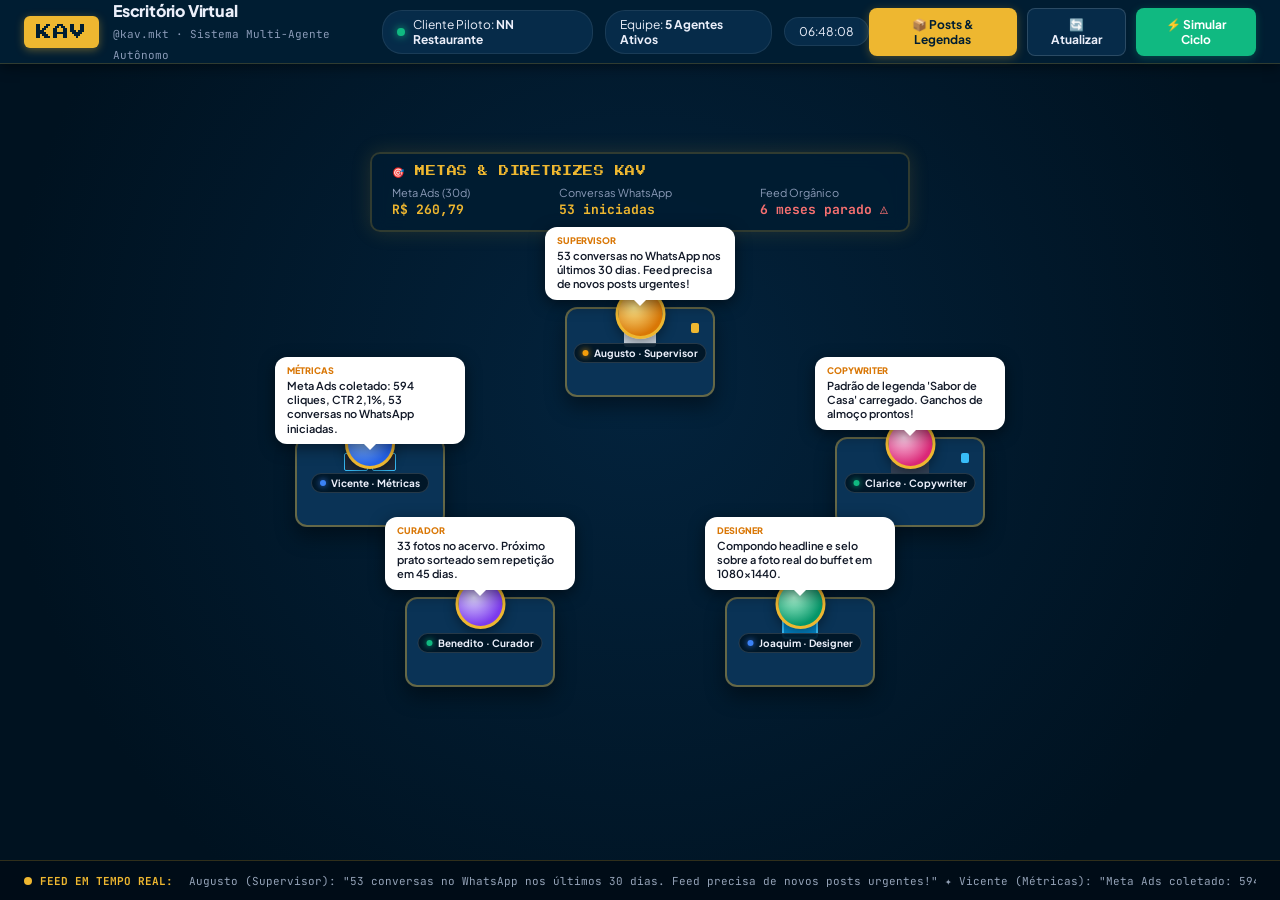
==== kav-mkt/escritorio-kav/index.html @ d54c7be7 "feat: adiciona gaveta de posts e legendas prontas direto no escritorio visual" ====
<!DOCTYPE html>
<html lang="pt-BR">
<head>
  <meta charset="UTF-8">
  <meta name="viewport" content="width=device-width, initial-scale=1.0">
  <title>Kav — Escritório Virtual de Agentes de IA</title>
  <link rel="preconnect" href="https://fonts.googleapis.com">
  <link rel="preconnect" href="https://fonts.gstatic.com" crossorigin>
  <link href="https://fonts.googleapis.com/css2?family=Press+Start+2P&family=Plus+Jakarta+Sans:wght@400;600;700;800&family=JetBrains+Mono:wght@400;600&display=swap" rel="stylesheet">
  <link rel="stylesheet" href="style.css">
</head>
<body>
  <!-- Header / Top Bar -->
  <header class="top-nav">
    <div class="brand">
      <div class="brand-logo">KAV</div>
      <div class="brand-meta">
        <h1>Escritório Virtual</h1>
        <span class="sub">@kav.mkt · Sistema Multi-Agente Autônomo</span>
      </div>
    </div>

    <div class="status-center">
      <div class="pill client-pill">
        <span class="dot live"></span>
        <span>Cliente Piloto: <strong>NN Restaurante</strong></span>
      </div>
      <div class="pill team-pill">
        <span>Equipe: <strong>5 Agentes Ativos</strong></span>
      </div>
      <div class="pill time-pill" id="live-clock">--:--:--</div>
    </div>

    <div class="actions">
      <button id="btn-posts" class="btn btn-primary" title="Abrir gaveta com todos os posts, artes e legendas criadas pelos agentes">
        📦 Posts & Legendas
      </button>
      <button id="btn-refresh" class="btn btn-secondary" title="Recarregar estado atual dos agentes">
        🔄 Atualizar
      </button>
      <button id="btn-demo" class="btn btn-accent" title="Demonstrar o fluxo completo dos agentes trabalhando em cadeia">
        ⚡ Simular Ciclo
      </button>
    </div>
  </header>

  <!-- Main Isometric Office Canvas / Container -->
  <main class="office-container">
    <div class="isometric-world">
      <!-- Office Wall Decor & Whiteboard -->
      <div class="wall-board">
        <div class="board-header">🎯 METAS & DIRETRIZES KAV</div>
        <div class="board-content">
          <div class="board-metric">
            <span class="label">Meta Ads (30d)</span>
            <span class="val highlight">R$ 260,79</span>
          </div>
          <div class="board-metric">
            <span class="label">Conversas WhatsApp</span>
            <span class="val highlight">53 iniciadas</span>
          </div>
          <div class="board-metric">
            <span class="label">Feed Orgânico</span>
            <span class="val warning">6 meses parado ⚠️</span>
          </div>
        </div>
      </div>

      <!-- Floor Grid & Workstations -->
      <div class="office-floor">

        <!-- 1. Estação Supervisor (Centro / Diretoria) -->
        <div class="workstation station-supervisor" data-agent="supervisor">
          <div class="speech-bubble" id="bubble-supervisor">
            <span class="agent-tag">Supervisor</span>
            <p class="bubble-text">Monitorando contas e alinhamento entre tráfego e conteúdo.</p>
          </div>
          <div class="desk supervisor-desk">
            <div class="desk-surface">
              <div class="laptop pro"></div>
              <div class="coffee-mug gold"></div>
              <div class="dashboard-holo"></div>
            </div>
            <div class="avatar-entity" id="avatar-supervisor">
              <div class="avatar-sprite avatar-augusto"></div>
              <div class="name-badge">
                <span class="badge-dot status-online"></span>
                <span>Augusto · Supervisor</span>
              </div>
            </div>
          </div>
        </div>

        <!-- 2. Estação Analista de Métricas -->
        <div class="workstation station-metricas" data-agent="metricas">
          <div class="speech-bubble" id="bubble-metricas">
            <span class="agent-tag">Métricas</span>
            <p class="bubble-text">Conectado à Graph API do Meta Ads. 53 conversas ativas.</p>
          </div>
          <div class="desk analytics-desk">
            <div class="desk-surface">
              <div class="multi-monitors">
                <div class="screen screen-left"></div>
                <div class="screen screen-main"></div>
              </div>
              <div class="server-rack-small"></div>
            </div>
            <div class="avatar-entity" id="avatar-metricas">
              <div class="avatar-sprite avatar-vicente"></div>
              <div class="name-badge">
                <span class="badge-dot status-online"></span>
                <span>Vicente · Métricas</span>
              </div>
            </div>
          </div>
        </div>

        <!-- 3. Estação Redatora / Copywriter -->
        <div class="workstation station-copywriter" data-agent="copywriter">
          <div class="speech-bubble" id="bubble-copywriter">
            <span class="agent-tag">Copywriter</span>
            <p class="bubble-text">Escrevendo chamadas e legendas no padrão do cliente.</p>
          </div>
          <div class="desk copy-desk">
            <div class="desk-surface">
              <div class="keyboard-mech"></div>
              <div class="paper-stack"></div>
              <div class="coffee-mug navy"></div>
            </div>
            <div class="avatar-entity" id="avatar-copywriter">
              <div class="avatar-sprite avatar-clarice"></div>
              <div class="name-badge">
                <span class="badge-dot status-online"></span>
                <span>Clarice · Copywriter</span>
              </div>
            </div>
          </div>
        </div>

        <!-- 4. Estação Designer / Diretor de Arte -->
        <div class="workstation station-designer" data-agent="designer">
          <div class="speech-bubble" id="bubble-designer">
            <span class="agent-tag">Designer</span>
            <p class="bubble-text">Diagramando layouts 1080x1440 sobre as fotos reais.</p>
          </div>
          <div class="desk design-desk">
            <div class="desk-surface">
              <div class="drawing-tablet"></div>
              <div class="pantone-swatch"></div>
              <div class="post-preview-holo"></div>
            </div>
            <div class="avatar-entity" id="avatar-designer">
              <div class="avatar-sprite avatar-joaquim"></div>
              <div class="name-badge">
                <span class="badge-dot status-online"></span>
                <span>Joaquim · Designer</span>
              </div>
            </div>
          </div>
        </div>

        <!-- 5. Estação Curador de Catálogo & Acervo -->
        <div class="workstation station-pesquisador" data-agent="pesquisador">
          <div class="speech-bubble" id="bubble-pesquisador">
            <span class="agent-tag">Curador</span>
            <p class="bubble-text">33 fotos no acervo. Rotação ativa sem repetições em 45 dias.</p>
          </div>
          <div class="desk curator-desk">
            <div class="desk-surface">
              <div class="photo-album"></div>
              <div class="catalog-box"></div>
            </div>
            <div class="avatar-entity" id="avatar-pesquisador">
              <div class="avatar-sprite avatar-benedito"></div>
              <div class="name-badge">
                <span class="badge-dot status-online"></span>
                <span>Benedito · Curador</span>
              </div>
            </div>
          </div>
        </div>

      </div> <!-- /office-floor -->
    </div> <!-- /isometric-world -->
  </main>

  <!-- Live Feed Ticker at Bottom -->
  <footer class="activity-bar">
    <div class="feed-label">
      <span class="pulse-indicator"></span>
      <span>FEED EM TEMPO REAL:</span>
    </div>
    <div class="feed-ticker-container">
      <div class="feed-ticker" id="feed-ticker">
        Carregando atividades dos agentes da Kav...
      </div>
    </div>
  </footer>

  <!-- Modal / Crachá Detalhado do Funcionário -->
  <div class="modal-overlay" id="agent-modal">
    <div class="modal-card">
      <button class="btn-close" id="modal-close">&times;</button>
      <div class="modal-header">
        <div class="modal-avatar-preview" id="modal-avatar-icon"></div>
        <div>
          <h2 id="modal-name">Nome do Agente</h2>
          <span class="modal-role" id="modal-role">Cargo</span>
          <span class="modal-dept" id="modal-dept">Departamento</span>
        </div>
      </div>

      <div class="modal-body">
        <div class="modal-section">
          <h4>STATUS ATUAL</h4>
          <div class="status-indicator-box">
            <span class="badge-dot" id="modal-status-dot"></span>
            <span id="modal-status-text">Online</span>
          </div>
        </div>

        <div class="modal-section">
          <h4>EM EXECUÇÃO</h4>
          <p class="task-desc" id="modal-current-task">Monitorando contas e campanhas.</p>
        </div>

        <div class="modal-section">
          <h4>FALA DO AVATAR</h4>
          <div class="quote-box" id="modal-speech">"..."</div>
        </div>

        <div class="modal-section">
          <h4>HISTÓRICO RECENTE</h4>
          <ul class="activity-history-list" id="modal-history">
            <li>Nenhuma atividade registrada ainda.</li>
          </ul>
        </div>
      </div>
    </div>
  </div>

  <!-- Sliding Drawer: Posts & Legendas Criados -->
  <div class="drawer-overlay" id="posts-drawer-overlay">
    <div class="drawer-panel" id="posts-drawer">
      <div class="drawer-header">
        <div class="drawer-title-area">
          <h2>📦 Entregas dos Agentes</h2>
          <span class="drawer-sub">Posts, chamadas e legendas prontas para publicação</span>
        </div>
        <button class="btn-close-drawer" id="btn-close-drawer">&times;</button>
      </div>

      <div class="drawer-content" id="posts-list-container">
        <!-- Preenchido dinamicamente pelo app.js -->
      </div>
    </div>
  </div>

  <script src="app.js"></script>
</body>
</html>
---- kav-mkt/escritorio-kav/style.css ----
:root {
  --bg-dark: #001220;
  --bg-surface: #001D32;
  --bg-surface-elevated: #062b49;
  --border-color: rgba(238, 183, 48, 0.2);
  --border-active: #EEB730;
  
  --kav-navy: #001D32;
  --kav-gold: #EEB730;
  --kav-light: #EBEFFA;
  --kav-slate: #4D587B;
  
  --status-online: #10B981;
  --status-working: #3B82F6;
  --status-alert: #F59E0B;
  --status-critical: #EF4444;

  --shadow-glow: 0 0 20px rgba(238, 183, 48, 0.15);
}

* {
  box-sizing: border-box;
  margin: 0;
  padding: 0;
}

body {
  font-family: 'Plus Jakarta Sans', sans-serif;
  background-color: var(--bg-dark);
  color: var(--kav-light);
  height: 100vh;
  display: flex;
  flex-direction: column;
  overflow: hidden;
  user-select: none;
}

/* Header */
.top-nav {
  height: 64px;
  background: var(--bg-surface);
  border-bottom: 1px solid var(--border-color);
  display: flex;
  align-items: center;
  justify-content: space-between;
  padding: 0 24px;
  z-index: 100;
  box-shadow: 0 4px 12px rgba(0, 0, 0, 0.4);
}

.brand {
  display: flex;
  align-items: center;
  gap: 14px;
}

.brand-logo {
  font-family: 'Press Start 2P', monospace;
  font-size: 16px;
  background: var(--kav-gold);
  color: var(--kav-navy);
  padding: 8px 12px;
  border-radius: 6px;
  box-shadow: 0 2px 8px rgba(238, 183, 48, 0.4);
  letter-spacing: 1px;
}

.brand-meta h1 {
  font-size: 16px;
  font-weight: 800;
  color: var(--kav-light);
  letter-spacing: -0.2px;
}

.brand-meta .sub {
  font-size: 11px;
  color: #8A9BB8;
  font-family: 'JetBrains Mono', monospace;
}

.status-center {
  display: flex;
  align-items: center;
  gap: 12px;
}

.pill {
  display: flex;
  align-items: center;
  gap: 8px;
  background: var(--bg-surface-elevated);
  padding: 6px 14px;
  border-radius: 20px;
  font-size: 12px;
  border: 1px solid rgba(255, 255, 255, 0.08);
}

.dot.live {
  width: 8px;
  height: 8px;
  background: var(--status-online);
  border-radius: 50%;
  box-shadow: 0 0 8px var(--status-online);
  animation: pulse 1.5s infinite;
}

.actions {
  display: flex;
  gap: 10px;
}

.btn {
  font-family: 'Plus Jakarta Sans', sans-serif;
  font-size: 12px;
  font-weight: 700;
  padding: 8px 16px;
  border-radius: 8px;
  border: none;
  cursor: pointer;
  transition: all 0.2s ease;
  display: flex;
  align-items: center;
  gap: 6px;
}

.btn-primary {
  background: var(--kav-gold);
  color: var(--kav-navy);
  box-shadow: 0 2px 10px rgba(238, 183, 48, 0.3);
}

.btn-primary:hover {
  background: #f7c756;
  transform: translateY(-1px);
}

.btn-secondary {
  background: var(--bg-surface-elevated);
  color: var(--kav-light);
  border: 1px solid rgba(255, 255, 255, 0.15);
}

.btn-secondary:hover {
  background: #0b3d66;
}

.btn-accent {
  background: #10B981;
  color: #ffffff;
  box-shadow: 0 2px 8px rgba(16, 185, 129, 0.3);
}

.btn-accent:hover {
  background: #059669;
  transform: translateY(-1px);
}

/* Office Container / Isometric Stage */
.office-container {
  flex: 1;
  position: relative;
  display: flex;
  justify-content: center;
  align-items: center;
  background: radial-gradient(circle at 50% 40%, #03233d 0%, var(--bg-dark) 80%);
  overflow: auto;
  padding: 20px;
}

.isometric-world {
  position: relative;
  width: 1000px;
  height: 640px;
}

/* Wall Decor / Whiteboard */
.wall-board {
  position: absolute;
  top: 10px;
  left: 50%;
  transform: translateX(-50%);
  width: 540px;
  background: rgba(0, 29, 50, 0.85);
  border: 2px solid var(--border-color);
  border-radius: 10px;
  padding: 12px 20px;
  backdrop-filter: blur(8px);
  box-shadow: var(--shadow-glow);
  z-index: 5;
}

.board-header {
  font-family: 'Press Start 2P', monospace;
  font-size: 10px;
  color: var(--kav-gold);
  margin-bottom: 8px;
  letter-spacing: 0.5px;
}

.board-content {
  display: flex;
  justify-content: space-between;
}

.board-metric {
  display: flex;
  flex-direction: column;
  gap: 2px;
}

.board-metric .label {
  font-size: 11px;
  color: #8A9BB8;
}

.board-metric .val {
  font-size: 13px;
  font-weight: 700;
  font-family: 'JetBrains Mono', monospace;
}

.board-metric .val.highlight {
  color: var(--kav-gold);
}

.board-metric .val.warning {
  color: #F87171;
}

/* Floor & Workstations */
.office-floor {
  position: relative;
  width: 100%;
  height: 100%;
}

.workstation {
  position: absolute;
  width: 220px;
  height: 190px;
  cursor: pointer;
  transition: transform 0.25s ease;
}

.workstation:hover {
  transform: scale(1.04);
}

/* Positions of Stations in Room */
.station-supervisor {
  top: 130px;
  left: 390px;
  z-index: 20;
}

.station-metricas {
  top: 260px;
  left: 120px;
  z-index: 25;
}

.station-copywriter {
  top: 260px;
  right: 120px;
  z-index: 25;
}

.station-pesquisador {
  top: 420px;
  left: 230px;
  z-index: 30;
}

.station-designer {
  top: 420px;
  right: 230px;
  z-index: 30;
}

/* Speech Bubble */
.speech-bubble {
  position: absolute;
  top: -45px;
  left: 50%;
  transform: translateX(-50%);
  background: #ffffff;
  color: #001D32;
  border-radius: 12px;
  padding: 8px 12px;
  font-size: 11px;
  line-height: 1.3;
  width: 190px;
  box-shadow: 0 4px 15px rgba(0, 0, 0, 0.5);
  pointer-events: none;
  z-index: 50;
  transition: opacity 0.3s ease, transform 0.3s ease;
}

.speech-bubble::after {
  content: '';
  position: absolute;
  bottom: -6px;
  left: 50%;
  transform: translateX(-50%);
  border-width: 6px 6px 0;
  border-style: solid;
  border-color: #ffffff transparent transparent;
}

.speech-bubble .agent-tag {
  font-size: 9px;
  font-weight: 800;
  text-transform: uppercase;
  color: #D97706;
  display: block;
  margin-bottom: 2px;
}

.speech-bubble .bubble-text {
  font-weight: 600;
  color: #111827;
}

/* Desk Styling */
.desk {
  position: relative;
  width: 150px;
  height: 90px;
  margin: 35px auto 0;
  background: #0a3356;
  border: 2px solid rgba(238, 183, 48, 0.4);
  border-radius: 12px;
  box-shadow: 0 10px 20px rgba(0, 0, 0, 0.4);
}

.desk-surface {
  position: relative;
  width: 100%;
  height: 100%;
  padding: 8px;
}

/* Avatar Sprite & Representation */
.avatar-entity {
  position: absolute;
  top: -20px;
  left: 50%;
  transform: translateX(-50%);
  display: flex;
  flex-direction: column;
  align-items: center;
}

.avatar-sprite {
  width: 50px;
  height: 50px;
  border-radius: 50%;
  border: 3px solid var(--kav-gold);
  background-size: cover;
  background-position: center;
  box-shadow: 0 4px 12px rgba(0, 0, 0, 0.4);
  animation: floatAvatar 3s ease-in-out infinite;
}

/* Nomes Clássicos dos Avatares */
.avatar-augusto, .avatar-sofia {
  background: linear-gradient(135deg, #F59E0B, #B45309);
  background-image: radial-gradient(circle at 35% 35%, #FDE68A 0%, #D97706 70%);
}

.avatar-vicente, .avatar-marcos {
  background: linear-gradient(135deg, #3B82F6, #1D4ED8);
  background-image: radial-gradient(circle at 35% 35%, #93C5FD 0%, #2563EB 70%);
}

.avatar-clarice, .avatar-beatriz {
  background: linear-gradient(135deg, #EC4899, #BE185D);
  background-image: radial-gradient(circle at 35% 35%, #FBCFE8 0%, #DB2777 70%);
}

.avatar-joaquim, .avatar-lucas {
  background: linear-gradient(135deg, #10B981, #047857);
  background-image: radial-gradient(circle at 35% 35%, #A7F3D0 0%, #059669 70%);
}

.avatar-benedito, .avatar-enzo {
  background: linear-gradient(135deg, #8B5CF6, #6D28D9);
  background-image: radial-gradient(circle at 35% 35%, #DDD6FE 0%, #7C3AED 70%);
}

.name-badge {
  margin-top: 4px;
  background: rgba(0, 20, 36, 0.9);
  border: 1px solid rgba(255, 255, 255, 0.15);
  border-radius: 12px;
  padding: 3px 8px;
  font-size: 10px;
  font-weight: 700;
  display: flex;
  align-items: center;
  gap: 5px;
  white-space: nowrap;
}

.badge-dot {
  width: 6px;
  height: 6px;
  border-radius: 50%;
}

.badge-dot.status-online { background: var(--status-online); box-shadow: 0 0 6px var(--status-online); }
.badge-dot.status-trabalhando { background: var(--status-working); box-shadow: 0 0 6px var(--status-working); }
.badge-dot.status-alerta { background: var(--status-alert); box-shadow: 0 0 6px var(--status-alert); }

/* Furniture Elements */
.laptop.pro {
  width: 32px;
  height: 20px;
  background: #CBD5E1;
  border-radius: 3px;
  margin: 10px auto 0;
  border-top: 2px solid #38BDF8;
}

.multi-monitors {
  display: flex;
  gap: 4px;
  justify-content: center;
  margin-top: 6px;
}

.multi-monitors .screen {
  width: 24px;
  height: 18px;
  background: #1E293B;
  border: 1px solid #38BDF8;
  border-radius: 2px;
}

.drawing-tablet {
  width: 36px;
  height: 24px;
  background: #0284C7;
  border: 2px solid #38BDF8;
  border-radius: 4px;
  margin: 8px auto 0;
}

.keyboard-mech {
  width: 38px;
  height: 16px;
  background: #334155;
  border-radius: 2px;
  margin: 12px auto 0;
}

.coffee-mug {
  width: 8px;
  height: 10px;
  border-radius: 2px;
  position: absolute;
  top: 14px;
  right: 14px;
}

.coffee-mug.gold { background: var(--kav-gold); }
.coffee-mug.navy { background: #38BDF8; }

/* Bottom Live Ticker */
.activity-bar {
  height: 40px;
  background: #000c17;
  border-top: 1px solid var(--border-color);
  display: flex;
  align-items: center;
  padding: 0 24px;
  font-family: 'JetBrains Mono', monospace;
  font-size: 11px;
}

.feed-label {
  display: flex;
  align-items: center;
  gap: 8px;
  color: var(--kav-gold);
  font-weight: 700;
  margin-right: 16px;
}

.pulse-indicator {
  width: 8px;
  height: 8px;
  background: var(--kav-gold);
  border-radius: 50%;
  animation: pulse 1s infinite;
}

.feed-ticker-container {
  flex: 1;
  overflow: hidden;
  white-space: nowrap;
}

.feed-ticker {
  color: #94A3B8;
}

/* Modal / Crachá */
.modal-overlay {
  position: fixed;
  inset: 0;
  background: rgba(0, 10, 20, 0.75);
  backdrop-filter: blur(6px);
  display: none;
  justify-content: center;
  align-items: center;
  z-index: 1000;
}

.modal-overlay.open {
  display: flex;
}

.modal-card {
  width: 440px;
  background: var(--bg-surface);
  border: 2px solid var(--kav-gold);
  border-radius: 14px;
  padding: 24px;
  box-shadow: 0 10px 40px rgba(0, 0, 0, 0.7);
  position: relative;
  animation: modalEnter 0.25s ease-out;
}

.btn-close {
  position: absolute;
  top: 16px;
  right: 16px;
  background: none;
  border: none;
  color: #94A3B8;
  font-size: 24px;
  cursor: pointer;
}

.btn-close:hover {
  color: #ffffff;
}

.modal-header {
  display: flex;
  align-items: center;
  gap: 16px;
  margin-bottom: 20px;
  padding-bottom: 16px;
  border-bottom: 1px solid rgba(255, 255, 255, 0.1);
}

.modal-avatar-preview {
  width: 64px;
  height: 64px;
  border-radius: 50%;
  border: 3px solid var(--kav-gold);
}

.modal-header h2 {
  font-size: 18px;
  font-weight: 800;
  color: var(--kav-light);
}

.modal-role {
  display: block;
  font-size: 13px;
  color: var(--kav-gold);
  font-weight: 600;
}

.modal-dept {
  display: inline-block;
  font-size: 11px;
  color: #8A9BB8;
  font-family: 'JetBrains Mono', monospace;
}

.modal-section {
  margin-bottom: 14px;
}

.modal-section h4 {
  font-size: 10px;
  font-family: 'JetBrains Mono', monospace;
  color: #8A9BB8;
  letter-spacing: 0.5px;
  margin-bottom: 6px;
}

.status-indicator-box {
  display: inline-flex;
  align-items: center;
  gap: 6px;
  background: var(--bg-surface-elevated);
  padding: 4px 10px;
  border-radius: 6px;
  font-size: 12px;
  font-weight: 700;
}

.task-desc {
  font-size: 13px;
  line-height: 1.4;
  color: var(--kav-light);
}

.quote-box {
  background: rgba(238, 183, 48, 0.08);
  border-left: 3px solid var(--kav-gold);
  padding: 8px 12px;
  border-radius: 0 6px 6px 0;
  font-size: 12px;
  font-style: italic;
  color: #FDE68A;
}

.activity-history-list {
  list-style: none;
  font-size: 11px;
  font-family: 'JetBrains Mono', monospace;
  color: #94A3B8;
  display: flex;
  flex-direction: column;
  gap: 6px;
  max-height: 120px;
  overflow-y: auto;
}

.activity-history-list li {
  padding-left: 10px;
  position: relative;
}

.activity-history-list li::before {
  content: '▸';
  position: absolute;
  left: 0;
  color: var(--kav-gold);
}

/* Sliding Drawer (Posts & Legendas) */
.drawer-overlay {
  position: fixed;
  inset: 0;
  background: rgba(0, 10, 20, 0.6);
  backdrop-filter: blur(4px);
  display: none;
  justify-content: flex-end;
  z-index: 1050;
  animation: fadeIn 0.2s ease;
}

.drawer-overlay.open {
  display: flex;
}

.drawer-panel {
  width: 520px;
  max-width: 90vw;
  height: 100vh;
  background: var(--bg-surface);
  border-left: 2px solid var(--kav-gold);
  display: flex;
  flex-direction: column;
  box-shadow: -10px 0 30px rgba(0, 0, 0, 0.7);
  animation: slideLeft 0.3s cubic-bezier(0.16, 1, 0.3, 1);
}

.drawer-header {
  padding: 20px 24px;
  border-bottom: 1px solid rgba(255, 255, 255, 0.1);
  display: flex;
  justify-content: space-between;
  align-items: flex-start;
  background: #001524;
}

.drawer-title-area h2 {
  font-size: 18px;
  font-weight: 800;
  color: var(--kav-gold);
  margin-bottom: 2px;
}

.drawer-sub {
  font-size: 11px;
  color: #8A9BB8;
  font-family: 'JetBrains Mono', monospace;
}

.btn-close-drawer {
  background: none;
  border: none;
  color: #8A9BB8;
  font-size: 26px;
  cursor: pointer;
  line-height: 1;
}

.btn-close-drawer:hover {
  color: #ffffff;
}

.drawer-content {
  flex: 1;
  overflow-y: auto;
  padding: 20px 24px;
  display: flex;
  flex-direction: column;
  gap: 20px;
}

/* Post Cards inside Drawer */
.post-delivery-card {
  background: var(--bg-surface-elevated);
  border: 1px solid rgba(238, 183, 48, 0.3);
  border-radius: 12px;
  padding: 16px;
  display: flex;
  flex-direction: column;
  gap: 12px;
  box-shadow: 0 4px 15px rgba(0, 0, 0, 0.3);
}

.post-card-meta {
  display: flex;
  justify-content: space-between;
  align-items: center;
  font-size: 11px;
  color: #8A9BB8;
  font-family: 'JetBrains Mono', monospace;
  border-bottom: 1px solid rgba(255, 255, 255, 0.06);
  padding-bottom: 8px;
}

.post-badge {
  background: rgba(238, 183, 48, 0.15);
  color: var(--kav-gold);
  padding: 2px 8px;
  border-radius: 4px;
  font-weight: 700;
}

.post-card-headline {
  font-size: 14px;
  font-weight: 700;
  color: var(--kav-light);
}

.post-caption-box {
  background: #001220;
  border: 1px solid rgba(255, 255, 255, 0.08);
  border-radius: 8px;
  padding: 12px;
  font-size: 12px;
  line-height: 1.5;
  color: #D1D5DB;
  white-space: pre-wrap;
  font-family: 'Plus Jakarta Sans', sans-serif;
  max-height: 180px;
  overflow-y: auto;
}

.post-card-footer {
  display: flex;
  justify-content: space-between;
  align-items: center;
  margin-top: 4px;
}

.post-creators {
  font-size: 10px;
  color: #8A9BB8;
  font-family: 'JetBrains Mono', monospace;
}

.btn-copy {
  background: var(--kav-gold);
  color: var(--kav-navy);
  border: none;
  padding: 6px 14px;
  border-radius: 6px;
  font-size: 11px;
  font-weight: 700;
  cursor: pointer;
  transition: all 0.2s ease;
  display: flex;
  align-items: center;
  gap: 5px;
}

.btn-copy:hover {
  background: #f7c756;
}

.btn-copy.copied {
  background: var(--status-online);
  color: #ffffff;
}

/* Animations */
@keyframes pulse {
  0% { opacity: 0.6; transform: scale(0.95); }
  50% { opacity: 1; transform: scale(1.1); }
  100% { opacity: 0.6; transform: scale(0.95); }
}

@keyframes floatAvatar {
  0% { transform: translateY(0); }
  50% { transform: translateY(-4px); }
  100% { transform: translateY(0); }
}

@keyframes modalEnter {
  from { opacity: 0; transform: scale(0.92); }
  to { opacity: 1; transform: scale(1); }
}

@keyframes slideLeft {
  from { transform: translateX(100%); }
  to { transform: translateX(0); }
}

@keyframes fadeIn {
  from { opacity: 0; }
  to { opacity: 1; }
}
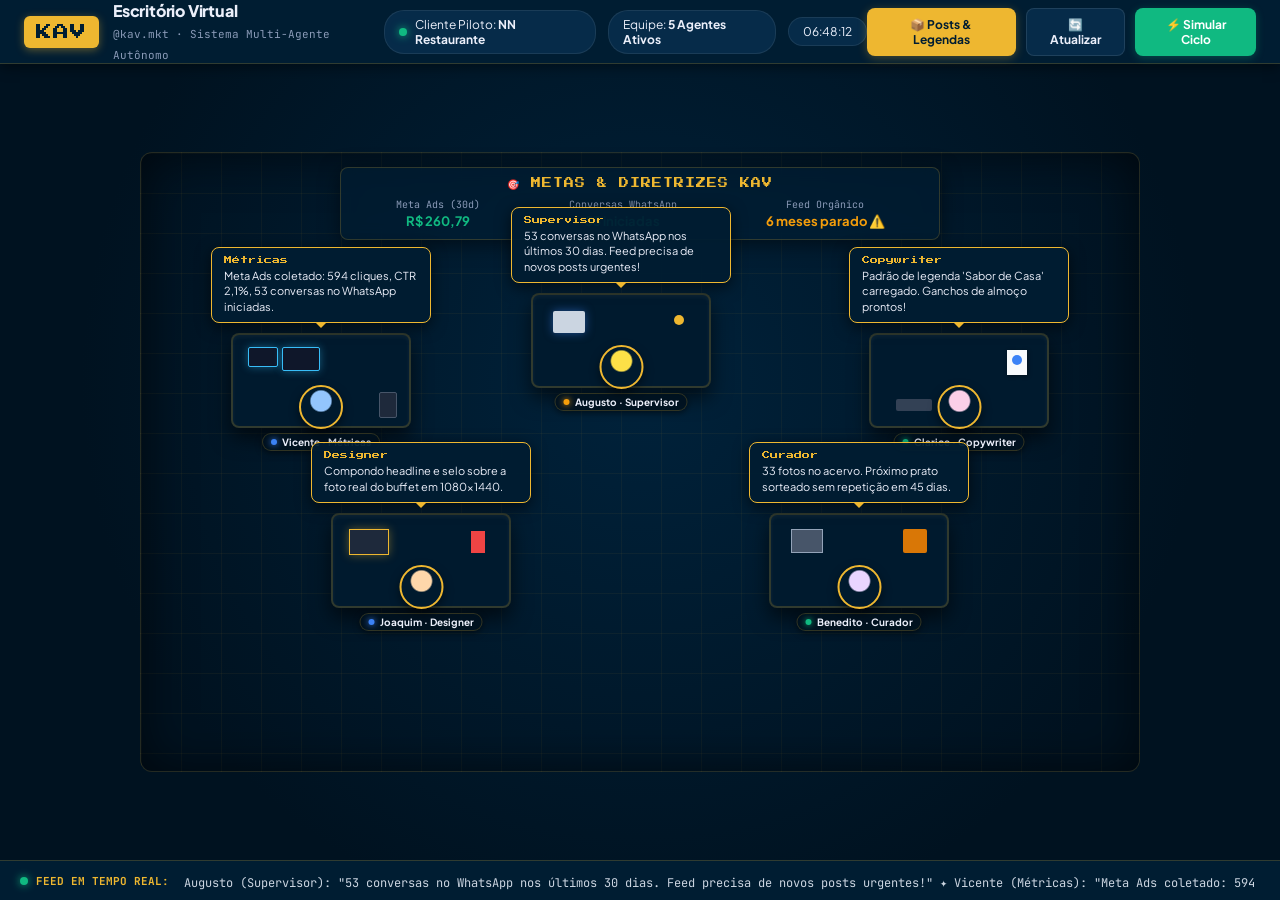
==== commit e214055c: "feat: renderiza layout visual completo do post (4:5) na gaveta de entregaveis" ====
--- a/kav-mkt/escritorio-kav/index.html
+++ b/kav-mkt/escritorio-kav/index.html
@@ -239,18 +239,28 @@
     </div>
   </div>
 
-  <!-- Sliding Drawer: Posts & Legendas Criados -->
+  <!-- Sliding Drawer: Posts, Artes & Legendas Criados -->
   <div class="drawer-overlay" id="posts-drawer-overlay">
     <div class="drawer-panel" id="posts-drawer">
       <div class="drawer-header">
         <div class="drawer-title-area">
           <h2>📦 Entregas dos Agentes</h2>
-          <span class="drawer-sub">Posts, chamadas e legendas prontas para publicação</span>
+          <span class="drawer-sub">Layouts das artes (4:5) e legendas prontas para publicação</span>
         </div>
         <button class="btn-close-drawer" id="btn-close-drawer">&times;</button>
       </div>
 
       <div class="drawer-content" id="posts-list-container">
+        <!-- Preenchido dinamicamente pelo app.js -->
+      </div>
+    </div>
+  </div>
+
+  <!-- Modal de Zoom da Arte & Mockup Instagram Feed -->
+  <div class="modal-overlay" id="art-zoom-modal">
+    <div class="modal-card art-modal-card">
+      <button class="btn-close" id="art-modal-close">&times;</button>
+      <div id="instagram-post-preview-container">
         <!-- Preenchido dinamicamente pelo app.js -->
       </div>
     </div>
--- a/kav-mkt/escritorio-kav/style.css
+++ b/kav-mkt/escritorio-kav/style.css
@@ -137,7 +137,7 @@
 .btn-secondary {
   background: var(--bg-surface-elevated);
   color: var(--kav-light);
-  border: 1px solid rgba(255, 255, 255, 0.15);
+  border: 1px solid rgba(255, 255, 255, 0.1);
 }
 
 .btn-secondary:hover {
@@ -159,33 +159,33 @@
 .office-container {
   flex: 1;
   position: relative;
-  display: flex;
+  overflow: auto;
+  display: flex;
+  align-items: center;
   justify-content: center;
-  align-items: center;
-  background: radial-gradient(circle at 50% 40%, #03233d 0%, var(--bg-dark) 80%);
-  overflow: auto;
-  padding: 20px;
+  background: radial-gradient(circle at 50% 40%, #00223b 0%, #001220 70%);
 }
 
 .isometric-world {
   position: relative;
   width: 1000px;
-  height: 640px;
-}
-
-/* Wall Decor / Whiteboard */
+  height: 620px;
+  margin: auto;
+}
+
+/* Wall Decor: Goals Whiteboard */
 .wall-board {
   position: absolute;
-  top: 10px;
+  top: 15px;
   left: 50%;
   transform: translateX(-50%);
-  width: 540px;
-  background: rgba(0, 29, 50, 0.85);
-  border: 2px solid var(--border-color);
-  border-radius: 10px;
-  padding: 12px 20px;
+  width: 600px;
+  background: rgba(0, 29, 50, 0.7);
   backdrop-filter: blur(8px);
-  box-shadow: var(--shadow-glow);
+  border: 1px solid var(--border-color);
+  border-radius: 8px;
+  padding: 10px 16px;
+  box-shadow: 0 4px 20px rgba(0, 0, 0, 0.5);
   z-index: 5;
 }
 
@@ -194,143 +194,108 @@
   font-size: 10px;
   color: var(--kav-gold);
   margin-bottom: 8px;
-  letter-spacing: 0.5px;
+  text-align: center;
+  letter-spacing: 1px;
 }
 
 .board-content {
   display: flex;
-  justify-content: space-between;
+  justify-content: space-around;
+  gap: 12px;
 }
 
 .board-metric {
   display: flex;
   flex-direction: column;
+  align-items: center;
   gap: 2px;
 }
 
 .board-metric .label {
-  font-size: 11px;
+  font-size: 10px;
   color: #8A9BB8;
+  font-family: 'JetBrains Mono', monospace;
 }
 
 .board-metric .val {
   font-size: 13px;
   font-weight: 700;
-  font-family: 'JetBrains Mono', monospace;
 }
 
 .board-metric .val.highlight {
-  color: var(--kav-gold);
+  color: #10B981;
 }
 
 .board-metric .val.warning {
-  color: #F87171;
-}
-
-/* Floor & Workstations */
+  color: #F59E0B;
+}
+
+/* Floor & Isometric Layout */
 .office-floor {
-  position: relative;
-  width: 100%;
-  height: 100%;
-}
-
+  position: absolute;
+  inset: 0;
+  background-image: 
+    linear-gradient(rgba(238, 183, 48, 0.05) 1px, transparent 1px),
+    linear-gradient(90deg, rgba(238, 183, 48, 0.05) 1px, transparent 1px);
+  background-size: 40px 40px;
+  border: 1px solid rgba(238, 183, 48, 0.15);
+  border-radius: 12px;
+  box-shadow: inset 0 0 50px rgba(0, 0, 0, 0.6);
+}
+
+/* Workstation Positions */
 .workstation {
   position: absolute;
-  width: 220px;
-  height: 190px;
   cursor: pointer;
-  transition: transform 0.25s ease;
+  transition: all 0.3s cubic-bezier(0.34, 1.56, 0.64, 1);
+  z-index: 10;
 }
 
 .workstation:hover {
-  transform: scale(1.04);
-}
-
-/* Positions of Stations in Room */
+  transform: scale(1.05) translateY(-4px);
+  z-index: 30;
+}
+
+/* Specific Station Coordinates */
 .station-supervisor {
-  top: 130px;
+  top: 140px;
   left: 390px;
-  z-index: 20;
 }
 
 .station-metricas {
-  top: 260px;
-  left: 120px;
-  z-index: 25;
+  top: 180px;
+  left: 90px;
 }
 
 .station-copywriter {
-  top: 260px;
-  right: 120px;
-  z-index: 25;
+  top: 180px;
+  right: 90px;
+}
+
+.station-designer {
+  top: 360px;
+  left: 190px;
 }
 
 .station-pesquisador {
-  top: 420px;
-  left: 230px;
-  z-index: 30;
-}
-
-.station-designer {
-  top: 420px;
-  right: 230px;
-  z-index: 30;
-}
-
-/* Speech Bubble */
-.speech-bubble {
-  position: absolute;
-  top: -45px;
-  left: 50%;
-  transform: translateX(-50%);
-  background: #ffffff;
-  color: #001D32;
-  border-radius: 12px;
-  padding: 8px 12px;
-  font-size: 11px;
-  line-height: 1.3;
-  width: 190px;
-  box-shadow: 0 4px 15px rgba(0, 0, 0, 0.5);
-  pointer-events: none;
-  z-index: 50;
-  transition: opacity 0.3s ease, transform 0.3s ease;
-}
-
-.speech-bubble::after {
-  content: '';
-  position: absolute;
-  bottom: -6px;
-  left: 50%;
-  transform: translateX(-50%);
-  border-width: 6px 6px 0;
-  border-style: solid;
-  border-color: #ffffff transparent transparent;
-}
-
-.speech-bubble .agent-tag {
-  font-size: 9px;
-  font-weight: 800;
-  text-transform: uppercase;
-  color: #D97706;
-  display: block;
-  margin-bottom: 2px;
-}
-
-.speech-bubble .bubble-text {
-  font-weight: 600;
-  color: #111827;
-}
-
-/* Desk Styling */
+  top: 360px;
+  right: 190px;
+}
+
+/* Desks and 3D Props */
 .desk {
   position: relative;
-  width: 150px;
-  height: 90px;
-  margin: 35px auto 0;
-  background: #0a3356;
-  border: 2px solid rgba(238, 183, 48, 0.4);
-  border-radius: 12px;
-  box-shadow: 0 10px 20px rgba(0, 0, 0, 0.4);
+  width: 180px;
+  height: 95px;
+  background: #001A2E;
+  border: 2px solid var(--border-color);
+  border-radius: 8px;
+  box-shadow: 0 10px 20px rgba(0, 0, 0, 0.6), inset 0 2px 4px rgba(255, 255, 255, 0.05);
+}
+
+.workstation:hover .desk {
+  border-color: var(--kav-gold);
+  box-shadow: 0 12px 25px rgba(238, 183, 48, 0.25);
 }
 
 .desk-surface {
@@ -340,66 +305,185 @@
   padding: 8px;
 }
 
-/* Avatar Sprite & Representation */
+/* Desk Props Details */
+.laptop.pro {
+  width: 32px;
+  height: 22px;
+  background: #CBD5E1;
+  border-radius: 2px;
+  position: absolute;
+  top: 16px;
+  left: 20px;
+  box-shadow: 0 0 10px rgba(59, 130, 246, 0.5);
+}
+
+.coffee-mug {
+  width: 10px;
+  height: 10px;
+  border-radius: 50%;
+  position: absolute;
+  top: 20px;
+  right: 25px;
+}
+
+.coffee-mug.gold { background: var(--kav-gold); }
+.coffee-mug.navy { background: #3B82F6; }
+
+.multi-monitors {
+  display: flex;
+  gap: 4px;
+  position: absolute;
+  top: 12px;
+  left: 15px;
+}
+
+.screen {
+  width: 30px;
+  height: 20px;
+  background: #0F172A;
+  border: 1px solid #38BDF8;
+  border-radius: 2px;
+  box-shadow: 0 0 8px rgba(56, 189, 248, 0.4);
+}
+
+.screen.screen-main {
+  width: 38px;
+  height: 24px;
+}
+
+.server-rack-small {
+  width: 18px;
+  height: 26px;
+  background: #1E293B;
+  border: 1px solid #475569;
+  position: absolute;
+  bottom: 8px;
+  right: 12px;
+  border-radius: 2px;
+}
+
+.keyboard-mech {
+  width: 36px;
+  height: 12px;
+  background: #334155;
+  border-radius: 2px;
+  position: absolute;
+  bottom: 15px;
+  left: 25px;
+}
+
+.paper-stack {
+  width: 20px;
+  height: 25px;
+  background: #F8FAFC;
+  position: absolute;
+  top: 15px;
+  right: 20px;
+  box-shadow: 1px 1px 4px rgba(0,0,0,0.4);
+}
+
+.drawing-tablet {
+  width: 40px;
+  height: 26px;
+  background: #1E293B;
+  border: 1px solid var(--kav-gold);
+  position: absolute;
+  top: 14px;
+  left: 16px;
+  box-shadow: 0 0 10px rgba(238, 183, 48, 0.4);
+}
+
+.pantone-swatch {
+  width: 14px;
+  height: 22px;
+  background: #EF4444;
+  position: absolute;
+  top: 16px;
+  right: 24px;
+}
+
+.photo-album {
+  width: 32px;
+  height: 24px;
+  background: #475569;
+  border: 1px solid #94A3B8;
+  position: absolute;
+  top: 14px;
+  left: 20px;
+}
+
+.catalog-box {
+  width: 24px;
+  height: 24px;
+  background: #D97706;
+  position: absolute;
+  top: 14px;
+  right: 20px;
+  border-radius: 2px;
+}
+
+/* Avatar Sprite Character */
 .avatar-entity {
   position: absolute;
-  top: -20px;
+  bottom: -25px;
   left: 50%;
   transform: translateX(-50%);
   display: flex;
   flex-direction: column;
   align-items: center;
+  gap: 4px;
 }
 
 .avatar-sprite {
-  width: 50px;
-  height: 50px;
+  width: 44px;
+  height: 44px;
   border-radius: 50%;
-  border: 3px solid var(--kav-gold);
+  border: 2px solid var(--kav-gold);
+  box-shadow: 0 4px 10px rgba(0, 0, 0, 0.5);
   background-size: cover;
   background-position: center;
-  box-shadow: 0 4px 12px rgba(0, 0, 0, 0.4);
-  animation: floatAvatar 3s ease-in-out infinite;
-}
-
-/* Nomes Clássicos dos Avatares */
-.avatar-augusto, .avatar-sofia {
-  background: linear-gradient(135deg, #F59E0B, #B45309);
-  background-image: radial-gradient(circle at 35% 35%, #FDE68A 0%, #D97706 70%);
-}
-
-.avatar-vicente, .avatar-marcos {
-  background: linear-gradient(135deg, #3B82F6, #1D4ED8);
-  background-image: radial-gradient(circle at 35% 35%, #93C5FD 0%, #2563EB 70%);
-}
-
-.avatar-clarice, .avatar-beatriz {
-  background: linear-gradient(135deg, #EC4899, #BE185D);
-  background-image: radial-gradient(circle at 35% 35%, #FBCFE8 0%, #DB2777 70%);
-}
-
-.avatar-joaquim, .avatar-lucas {
-  background: linear-gradient(135deg, #10B981, #047857);
-  background-image: radial-gradient(circle at 35% 35%, #A7F3D0 0%, #059669 70%);
-}
-
-.avatar-benedito, .avatar-enzo {
-  background: linear-gradient(135deg, #8B5CF6, #6D28D9);
-  background-image: radial-gradient(circle at 35% 35%, #DDD6FE 0%, #7C3AED 70%);
+  position: relative;
+  transition: transform 0.2s ease;
+}
+
+/* Pixel / Stylized Avatars */
+.avatar-augusto {
+  background: linear-gradient(135deg, #1E3A8A, #3B82F6);
+  background-image: radial-gradient(circle at 50% 35%, #FDE047 30%, transparent 35%);
+}
+
+.avatar-vicente {
+  background: linear-gradient(135deg, #065F46, #10B981);
+  background-image: radial-gradient(circle at 50% 35%, #93C5FD 30%, transparent 35%);
+}
+
+.avatar-clarice {
+  background: linear-gradient(135deg, #831843, #EC4899);
+  background-image: radial-gradient(circle at 50% 35%, #FBCFE8 30%, transparent 35%);
+}
+
+.avatar-joaquim {
+  background: linear-gradient(135deg, #7C2D12, #F97316);
+  background-image: radial-gradient(circle at 50% 35%, #FED7AA 30%, transparent 35%);
+}
+
+.avatar-benedito {
+  background: linear-gradient(135deg, #581C87, #A855F7);
+  background-image: radial-gradient(circle at 50% 35%, #E9D5FF 30%, transparent 35%);
 }
 
 .name-badge {
-  margin-top: 4px;
-  background: rgba(0, 20, 36, 0.9);
-  border: 1px solid rgba(255, 255, 255, 0.15);
+  background: rgba(0, 18, 32, 0.9);
+  border: 1px solid var(--border-color);
+  padding: 2px 8px;
   border-radius: 12px;
-  padding: 3px 8px;
   font-size: 10px;
   font-weight: 700;
   display: flex;
   align-items: center;
   gap: 5px;
   white-space: nowrap;
+  box-shadow: 0 2px 6px rgba(0,0,0,0.5);
 }
 
 .badge-dot {
@@ -411,110 +495,114 @@
 .badge-dot.status-online { background: var(--status-online); box-shadow: 0 0 6px var(--status-online); }
 .badge-dot.status-trabalhando { background: var(--status-working); box-shadow: 0 0 6px var(--status-working); }
 .badge-dot.status-alerta { background: var(--status-alert); box-shadow: 0 0 6px var(--status-alert); }
-
-/* Furniture Elements */
-.laptop.pro {
-  width: 32px;
-  height: 20px;
-  background: #CBD5E1;
-  border-radius: 3px;
-  margin: 10px auto 0;
-  border-top: 2px solid #38BDF8;
-}
-
-.multi-monitors {
-  display: flex;
-  gap: 4px;
-  justify-content: center;
-  margin-top: 6px;
-}
-
-.multi-monitors .screen {
-  width: 24px;
-  height: 18px;
-  background: #1E293B;
-  border: 1px solid #38BDF8;
-  border-radius: 2px;
-}
-
-.drawing-tablet {
-  width: 36px;
-  height: 24px;
-  background: #0284C7;
-  border: 2px solid #38BDF8;
-  border-radius: 4px;
-  margin: 8px auto 0;
-}
-
-.keyboard-mech {
-  width: 38px;
-  height: 16px;
-  background: #334155;
-  border-radius: 2px;
-  margin: 12px auto 0;
-}
-
-.coffee-mug {
-  width: 8px;
-  height: 10px;
-  border-radius: 2px;
-  position: absolute;
-  top: 14px;
-  right: 14px;
-}
-
-.coffee-mug.gold { background: var(--kav-gold); }
-.coffee-mug.navy { background: #38BDF8; }
-
-/* Bottom Live Ticker */
+.badge-dot.status-ocioso { background: #94A3B8; }
+
+/* Speech Bubbles */
+.speech-bubble {
+  position: absolute;
+  bottom: 105px;
+  left: 50%;
+  transform: translateX(-50%);
+  background: rgba(0, 29, 50, 0.95);
+  border: 1px solid var(--kav-gold);
+  border-radius: 8px;
+  padding: 8px 12px;
+  width: 220px;
+  box-shadow: 0 4px 15px rgba(0,0,0,0.6);
+  pointer-events: none;
+  animation: slideDown 0.3s ease;
+  z-index: 25;
+}
+
+.speech-bubble::after {
+  content: '';
+  position: absolute;
+  bottom: -6px;
+  left: 50%;
+  transform: translateX(-50%);
+  width: 0;
+  height: 0;
+  border-left: 6px solid transparent;
+  border-right: 6px solid transparent;
+  border-top: 6px solid var(--kav-gold);
+}
+
+.agent-tag {
+  font-family: 'Press Start 2P', monospace;
+  font-size: 8px;
+  color: var(--kav-gold);
+  display: block;
+  margin-bottom: 4px;
+}
+
+.bubble-text {
+  font-size: 11px;
+  line-height: 1.4;
+  color: var(--kav-light);
+}
+
+/* Activity Footer / Live Ticker */
 .activity-bar {
   height: 40px;
-  background: #000c17;
+  background: var(--bg-surface);
   border-top: 1px solid var(--border-color);
   display: flex;
   align-items: center;
-  padding: 0 24px;
+  padding: 0 20px;
+  gap: 15px;
+  z-index: 100;
+}
+
+.feed-label {
+  display: flex;
+  align-items: center;
+  gap: 8px;
   font-family: 'JetBrains Mono', monospace;
   font-size: 11px;
-}
-
-.feed-label {
-  display: flex;
-  align-items: center;
-  gap: 8px;
+  font-weight: 700;
   color: var(--kav-gold);
-  font-weight: 700;
-  margin-right: 16px;
+  white-space: nowrap;
 }
 
 .pulse-indicator {
   width: 8px;
   height: 8px;
-  background: var(--kav-gold);
   border-radius: 50%;
+  background: var(--status-online);
+  box-shadow: 0 0 8px var(--status-online);
   animation: pulse 1s infinite;
 }
 
 .feed-ticker-container {
-  flex: 1;
   overflow: hidden;
   white-space: nowrap;
+  flex: 1;
 }
 
 .feed-ticker {
-  color: #94A3B8;
-}
-
-/* Modal / Crachá */
+  display: inline-block;
+  font-size: 12px;
+  color: #CBD5E1;
+  font-family: 'JetBrains Mono', monospace;
+  animation: ticker 35s linear infinite;
+}
+
+@keyframes ticker {
+  0% { transform: translateX(100%); }
+  100% { transform: translateX(-100%); }
+}
+
+/* Modal Crachá do Funcionário */
 .modal-overlay {
   position: fixed;
   inset: 0;
   background: rgba(0, 10, 20, 0.75);
-  backdrop-filter: blur(6px);
+  backdrop-filter: blur(4px);
   display: none;
+  align-items: center;
   justify-content: center;
-  align-items: center;
   z-index: 1000;
+  animation: fadeIn 0.2s ease;
 }
 
 .modal-overlay.open {
@@ -525,22 +613,23 @@
   width: 440px;
   background: var(--bg-surface);
   border: 2px solid var(--kav-gold);
-  border-radius: 14px;
+  border-radius: 12px;
   padding: 24px;
-  box-shadow: 0 10px 40px rgba(0, 0, 0, 0.7);
   position: relative;
-  animation: modalEnter 0.25s ease-out;
+  box-shadow: 0 10px 30px rgba(0,0,0,0.8), var(--shadow-glow);
+  animation: popIn 0.25s cubic-bezier(0.16, 1, 0.3, 1);
 }
 
 .btn-close {
   position: absolute;
-  top: 16px;
-  right: 16px;
+  top: 14px;
+  right: 14px;
   background: none;
   border: none;
-  color: #94A3B8;
-  font-size: 24px;
+  color: #8A9BB8;
+  font-size: 22px;
   cursor: pointer;
+  line-height: 1;
 }
 
 .btn-close:hover {
@@ -552,15 +641,15 @@
   align-items: center;
   gap: 16px;
   margin-bottom: 20px;
+  border-bottom: 1px solid rgba(255, 255, 255, 0.08);
   padding-bottom: 16px;
-  border-bottom: 1px solid rgba(255, 255, 255, 0.1);
 }
 
 .modal-avatar-preview {
-  width: 64px;
-  height: 64px;
+  width: 56px;
+  height: 56px;
   border-radius: 50%;
-  border: 3px solid var(--kav-gold);
+  border: 2px solid var(--kav-gold);
 }
 
 .modal-header h2 {
@@ -571,13 +660,12 @@
 
 .modal-role {
   display: block;
-  font-size: 13px;
+  font-size: 12px;
   color: var(--kav-gold);
   font-weight: 600;
 }
 
 .modal-dept {
-  display: inline-block;
   font-size: 11px;
   color: #8A9BB8;
   font-family: 'JetBrains Mono', monospace;
@@ -596,47 +684,42 @@
 }
 
 .status-indicator-box {
-  display: inline-flex;
-  align-items: center;
-  gap: 6px;
-  background: var(--bg-surface-elevated);
-  padding: 4px 10px;
-  border-radius: 6px;
+  display: flex;
+  align-items: center;
+  gap: 8px;
   font-size: 12px;
-  font-weight: 700;
+  font-weight: 600;
 }
 
 .task-desc {
   font-size: 13px;
+  color: var(--kav-light);
   line-height: 1.4;
-  color: var(--kav-light);
 }
 
 .quote-box {
-  background: rgba(238, 183, 48, 0.08);
+  background: #001220;
   border-left: 3px solid var(--kav-gold);
   padding: 8px 12px;
   border-radius: 0 6px 6px 0;
   font-size: 12px;
   font-style: italic;
-  color: #FDE68A;
+  color: #E2E8F0;
 }
 
 .activity-history-list {
   list-style: none;
-  font-size: 11px;
-  font-family: 'JetBrains Mono', monospace;
-  color: #94A3B8;
   display: flex;
   flex-direction: column;
   gap: 6px;
-  max-height: 120px;
-  overflow-y: auto;
 }
 
 .activity-history-list li {
-  padding-left: 10px;
+  font-size: 11px;
+  color: #CBD5E1;
+  font-family: 'JetBrains Mono', monospace;
   position: relative;
+  padding-left: 14px;
 }
 
 .activity-history-list li::before {
@@ -650,8 +733,8 @@
 .drawer-overlay {
   position: fixed;
   inset: 0;
-  background: rgba(0, 10, 20, 0.6);
-  backdrop-filter: blur(4px);
+  background: rgba(0, 10, 20, 0.65);
+  backdrop-filter: blur(6px);
   display: none;
   justify-content: flex-end;
   z-index: 1050;
@@ -663,23 +746,23 @@
 }
 
 .drawer-panel {
-  width: 520px;
-  max-width: 90vw;
+  width: 900px;
+  max-width: 95vw;
   height: 100vh;
   background: var(--bg-surface);
   border-left: 2px solid var(--kav-gold);
   display: flex;
   flex-direction: column;
-  box-shadow: -10px 0 30px rgba(0, 0, 0, 0.7);
+  box-shadow: -15px 0 35px rgba(0, 0, 0, 0.8);
   animation: slideLeft 0.3s cubic-bezier(0.16, 1, 0.3, 1);
 }
 
 .drawer-header {
-  padding: 20px 24px;
+  padding: 18px 24px;
   border-bottom: 1px solid rgba(255, 255, 255, 0.1);
   display: flex;
   justify-content: space-between;
-  align-items: flex-start;
+  align-items: center;
   background: #001524;
 }
 
@@ -700,9 +783,11 @@
   background: none;
   border: none;
   color: #8A9BB8;
-  font-size: 26px;
+  font-size: 28px;
   cursor: pointer;
   line-height: 1;
+  padding: 0 6px;
+  transition: color 0.2s;
 }
 
 .btn-close-drawer:hover {
@@ -712,22 +797,22 @@
 .drawer-content {
   flex: 1;
   overflow-y: auto;
-  padding: 20px 24px;
+  padding: 24px;
   display: flex;
   flex-direction: column;
-  gap: 20px;
+  gap: 24px;
 }
 
 /* Post Cards inside Drawer */
 .post-delivery-card {
   background: var(--bg-surface-elevated);
-  border: 1px solid rgba(238, 183, 48, 0.3);
-  border-radius: 12px;
-  padding: 16px;
+  border: 1px solid rgba(238, 183, 48, 0.35);
+  border-radius: 14px;
+  padding: 18px 20px;
   display: flex;
   flex-direction: column;
-  gap: 12px;
-  box-shadow: 0 4px 15px rgba(0, 0, 0, 0.3);
+  gap: 14px;
+  box-shadow: 0 6px 20px rgba(0, 0, 0, 0.35);
 }
 
 .post-card-meta {
@@ -737,68 +822,365 @@
   font-size: 11px;
   color: #8A9BB8;
   font-family: 'JetBrains Mono', monospace;
-  border-bottom: 1px solid rgba(255, 255, 255, 0.06);
-  padding-bottom: 8px;
+  border-bottom: 1px solid rgba(255, 255, 255, 0.08);
+  padding-bottom: 10px;
+}
+
+.post-badge-group {
+  display: flex;
+  align-items: center;
+  gap: 8px;
 }
 
 .post-badge {
   background: rgba(238, 183, 48, 0.15);
   color: var(--kav-gold);
-  padding: 2px 8px;
+  padding: 3px 10px;
+  border-radius: 6px;
+  font-weight: 700;
+  border: 1px solid rgba(238, 183, 48, 0.3);
+}
+
+.post-cat-pill {
+  background: rgba(255, 255, 255, 0.08);
+  color: #E2E8F0;
+  padding: 3px 8px;
+  border-radius: 6px;
+  font-size: 10px;
+}
+
+.post-date-text {
+  color: #8A9BB8;
+}
+
+/* Two-column layout: Art & Caption */
+.post-card-grid {
+  display: grid;
+  grid-template-columns: 320px 1fr;
+  gap: 22px;
+  align-items: start;
+}
+
+@media (max-width: 820px) {
+  .post-card-grid {
+    grid-template-columns: 1fr;
+  }
+}
+
+.col-section-header {
+  display: flex;
+  justify-content: space-between;
+  align-items: center;
+  margin-bottom: 8px;
+}
+
+.col-section-title {
+  font-size: 11px;
+  font-weight: 800;
+  color: #A0AEC0;
+  font-family: 'JetBrains Mono', monospace;
+  text-transform: uppercase;
+}
+
+.col-section-tag {
+  font-size: 10px;
+  color: #718096;
+  font-family: 'JetBrains Mono', monospace;
+}
+
+.col-section-tag.ready {
+  color: var(--status-online);
+  font-weight: 700;
+}
+
+/* Visual Post Layout Canvas (Instagram 4:5 Art) */
+.post-art-canvas {
+  width: 100%;
+  aspect-ratio: 4 / 5;
+  position: relative;
+  border-radius: 12px;
+  overflow: hidden;
+  border: 2px solid rgba(238, 183, 48, 0.45);
+  box-shadow: 0 8px 24px rgba(0, 0, 0, 0.5);
+  background: #060b13;
+  cursor: pointer;
+  transition: transform 0.2s ease, box-shadow 0.2s ease;
+}
+
+.post-art-canvas:hover {
+  transform: translateY(-2px);
+  box-shadow: 0 10px 28px rgba(238, 183, 48, 0.25);
+}
+
+.art-photo-bg {
+  position: absolute;
+  inset: 0;
+  background-size: cover;
+  background-position: center;
+  transition: transform 0.3s ease;
+  background-color: #121e2d;
+  display: flex;
+  align-items: center;
+  justify-content: center;
+}
+
+.art-fallback-icon {
+  font-size: 54px;
+  opacity: 0.7;
+}
+
+.art-vignette-top {
+  position: absolute;
+  top: 0;
+  left: 0;
+  right: 0;
+  height: 38%;
+  background: linear-gradient(to bottom, rgba(0, 18, 32, 0.94) 0%, rgba(0, 18, 32, 0) 100%);
+  pointer-events: none;
+  z-index: 1;
+}
+
+.art-vignette-bottom {
+  position: absolute;
+  bottom: 0;
+  left: 0;
+  right: 0;
+  height: 60%;
+  background: linear-gradient(to top, rgba(0, 18, 32, 0.98) 0%, rgba(0, 18, 32, 0.75) 50%, rgba(0, 18, 32, 0) 100%);
+  pointer-events: none;
+  z-index: 1;
+}
+
+.art-header-layer {
+  position: absolute;
+  top: 14px;
+  left: 14px;
+  right: 14px;
+  display: flex;
+  justify-content: space-between;
+  align-items: center;
+  z-index: 2;
+}
+
+.art-brand-badge {
+  display: flex;
+  align-items: center;
+  gap: 8px;
+}
+
+.art-brand-icon {
+  font-size: 20px;
+  filter: drop-shadow(0 2px 4px rgba(0,0,0,0.6));
+}
+
+.art-brand-name {
+  font-size: 11px;
+  font-weight: 800;
+  color: var(--kav-gold);
+  letter-spacing: 0.5px;
+  text-shadow: 0 2px 4px rgba(0,0,0,0.9);
+}
+
+.art-brand-sub {
+  font-size: 8px;
+  color: #CBD5E1;
+  font-family: 'JetBrains Mono', monospace;
+  text-shadow: 0 1px 3px rgba(0,0,0,0.9);
+}
+
+.art-city-pill {
+  font-size: 8px;
+  font-weight: 700;
+  color: #FFFFFF;
+  background: rgba(0, 0, 0, 0.55);
+  backdrop-filter: blur(4px);
+  padding: 3px 7px;
+  border-radius: 10px;
+  border: 1px solid rgba(255, 255, 255, 0.2);
+  font-family: 'JetBrains Mono', monospace;
+}
+
+.art-footer-layer {
+  position: absolute;
+  bottom: 14px;
+  left: 14px;
+  right: 14px;
+  display: flex;
+  flex-direction: column;
+  gap: 6px;
+  z-index: 2;
+}
+
+.art-seal-ribbon {
+  display: inline-flex;
+  align-items: center;
+  gap: 5px;
+  background: linear-gradient(135deg, #EEB730, #D49B1E);
+  color: #001220;
+  font-size: 10px;
+  font-weight: 800;
+  padding: 4px 10px;
   border-radius: 4px;
+  box-shadow: 0 2px 8px rgba(0,0,0,0.6);
+  align-self: flex-start;
+  text-transform: uppercase;
+  letter-spacing: 0.4px;
+}
+
+.art-seal-ribbon .star {
+  color: #001220;
+  font-size: 11px;
+}
+
+.art-headline {
+  font-size: 19px;
+  font-weight: 800;
+  color: #FFFFFF;
+  text-transform: uppercase;
+  line-height: 1.15;
+  text-shadow: 0 3px 8px rgba(0,0,0,0.95);
+  letter-spacing: -0.3px;
+  margin: 2px 0;
+}
+
+.art-footer-info {
+  display: flex;
+  justify-content: space-between;
+  align-items: center;
+  font-size: 8.5px;
+  color: #E2E8F0;
+  font-family: 'JetBrains Mono', monospace;
+  border-top: 1px solid rgba(255,255,255,0.18);
+  padding-top: 5px;
+  text-shadow: 0 1px 3px rgba(0,0,0,0.9);
+}
+
+.art-hover-overlay {
+  position: absolute;
+  inset: 0;
+  background: rgba(0, 18, 32, 0.6);
+  backdrop-filter: blur(2px);
+  display: flex;
+  align-items: center;
+  justify-content: center;
+  opacity: 0;
+  transition: opacity 0.2s ease;
+  z-index: 5;
+}
+
+.art-hover-overlay span {
+  background: var(--kav-gold);
+  color: var(--kav-navy);
+  font-size: 11px;
+  font-weight: 800;
+  padding: 7px 14px;
+  border-radius: 20px;
+  box-shadow: 0 4px 12px rgba(0,0,0,0.5);
+}
+
+.post-art-canvas:hover .art-hover-overlay {
+  opacity: 1;
+}
+
+.art-actions-row {
+  display: flex;
+  gap: 8px;
+  margin-top: 8px;
+}
+
+.btn-art-action {
+  flex: 1;
+  background: rgba(255, 255, 255, 0.05);
+  border: 1px solid rgba(238, 183, 48, 0.3);
+  color: var(--kav-light);
+  font-size: 11px;
   font-weight: 700;
-}
-
-.post-card-headline {
-  font-size: 14px;
+  padding: 8px 10px;
+  border-radius: 6px;
+  cursor: pointer;
+  transition: all 0.2s ease;
+  text-align: center;
+}
+
+.btn-art-action:hover {
+  background: rgba(238, 183, 48, 0.15);
+  border-color: var(--kav-gold);
+  color: var(--kav-gold);
+}
+
+.btn-art-download {
+  background: rgba(238, 183, 48, 0.1);
+  color: var(--kav-gold);
+}
+
+/* Caption Column */
+.post-caption-col {
+  display: flex;
+  flex-direction: column;
+  gap: 10px;
+  height: 100%;
+}
+
+.post-item-title-box {
+  background: #001524;
+  border: 1px solid rgba(255, 255, 255, 0.06);
+  border-radius: 8px;
+  padding: 8px 12px;
+  display: flex;
+  justify-content: space-between;
+  align-items: center;
+}
+
+.post-item-name {
+  font-size: 13px;
   font-weight: 700;
   color: var(--kav-light);
+}
+
+.post-creators-tag {
+  font-size: 10px;
+  color: #8A9BB8;
+  font-family: 'JetBrains Mono', monospace;
 }
 
 .post-caption-box {
   background: #001220;
   border: 1px solid rgba(255, 255, 255, 0.08);
   border-radius: 8px;
-  padding: 12px;
+  padding: 14px;
   font-size: 12px;
-  line-height: 1.5;
+  line-height: 1.6;
   color: #D1D5DB;
   white-space: pre-wrap;
   font-family: 'Plus Jakarta Sans', sans-serif;
-  max-height: 180px;
+  height: 310px;
   overflow-y: auto;
 }
 
-.post-card-footer {
-  display: flex;
-  justify-content: space-between;
-  align-items: center;
-  margin-top: 4px;
-}
-
-.post-creators {
-  font-size: 10px;
-  color: #8A9BB8;
-  font-family: 'JetBrains Mono', monospace;
+.post-caption-footer {
+  display: flex;
+  justify-content: flex-end;
+  margin-top: 2px;
 }
 
 .btn-copy {
   background: var(--kav-gold);
   color: var(--kav-navy);
   border: none;
-  padding: 6px 14px;
+  padding: 8px 18px;
   border-radius: 6px;
-  font-size: 11px;
+  font-size: 12px;
   font-weight: 700;
   cursor: pointer;
   transition: all 0.2s ease;
   display: flex;
   align-items: center;
-  gap: 5px;
+  gap: 6px;
 }
 
 .btn-copy:hover {
   background: #f7c756;
+  transform: translateY(-1px);
 }
 
 .btn-copy.copied {
@@ -806,20 +1188,181 @@
   color: #ffffff;
 }
 
+/* Modal Zoom da Arte & Instagram Preview */
+.art-modal-card {
+  width: 520px;
+  max-width: 92vw;
+  max-height: 90vh;
+  overflow-y: auto;
+  background: #001424;
+  border: 2px solid var(--kav-gold);
+  border-radius: 16px;
+  padding: 0;
+  box-shadow: 0 15px 40px rgba(0, 0, 0, 0.85);
+}
+
+.insta-mockup-frame {
+  display: flex;
+  flex-direction: column;
+}
+
+.insta-top-bar {
+  padding: 12px 16px;
+  display: flex;
+  justify-content: space-between;
+  align-items: center;
+  border-bottom: 1px solid rgba(255, 255, 255, 0.08);
+  background: #00182c;
+}
+
+.insta-user-box {
+  display: flex;
+  align-items: center;
+  gap: 10px;
+}
+
+.insta-avatar-ring {
+  width: 38px;
+  height: 38px;
+  border-radius: 50%;
+  background: linear-gradient(45deg, #f09433, #e6683c, #dc2743, #cc2366, #bc1888);
+  padding: 2px;
+}
+
+.insta-avatar-inner {
+  width: 100%;
+  height: 100%;
+  border-radius: 50%;
+  background: #001220;
+  display: flex;
+  align-items: center;
+  justify-content: center;
+  font-size: 16px;
+}
+
+.insta-meta {
+  display: flex;
+  flex-direction: column;
+}
+
+.insta-name-row {
+  display: flex;
+  align-items: center;
+  gap: 5px;
+  font-size: 13px;
+  color: #FFFFFF;
+}
+
+.insta-badge-check {
+  color: #3897f0;
+  font-size: 11px;
+}
+
+.insta-dot-sep {
+  color: #718096;
+}
+
+.insta-follow-btn {
+  font-size: 12px;
+  color: #63B3ED;
+  cursor: pointer;
+}
+
+.insta-loc-sub {
+  font-size: 10px;
+  color: #8A9BB8;
+  font-family: 'JetBrains Mono', monospace;
+}
+
+.insta-options-btn {
+  color: #8A9BB8;
+  cursor: pointer;
+}
+
+.insta-creative-canvas {
+  width: 100%;
+  aspect-ratio: 4 / 5;
+  position: relative;
+  overflow: hidden;
+  background: #000000;
+}
+
+.insta-creative-canvas .art-headline {
+  font-size: 26px;
+}
+
+.insta-creative-canvas .art-seal-ribbon {
+  font-size: 12px;
+  padding: 6px 12px;
+}
+
+.insta-engagement-bar {
+  display: flex;
+  justify-content: space-between;
+  align-items: center;
+  padding: 12px 16px 6px;
+  font-size: 20px;
+}
+
+.insta-icons-group {
+  display: flex;
+  gap: 16px;
+}
+
+.insta-action-btn {
+  cursor: pointer;
+}
+
+.insta-action-btn.red {
+  color: #EF4444;
+}
+
+.insta-text-section {
+  padding: 6px 16px 16px;
+  display: flex;
+  flex-direction: column;
+  gap: 8px;
+}
+
+.insta-likes-count {
+  font-size: 12px;
+  color: #E2E8F0;
+}
+
+.insta-full-caption {
+  font-size: 12px;
+  line-height: 1.5;
+  color: #CBD5E1;
+  max-height: 140px;
+  overflow-y: auto;
+  background: rgba(0, 0, 0, 0.25);
+  padding: 10px;
+  border-radius: 8px;
+  border: 1px solid rgba(255, 255, 255, 0.05);
+}
+
+.insta-modal-actions {
+  padding: 14px 16px;
+  border-top: 1px solid rgba(255, 255, 255, 0.08);
+  display: flex;
+  justify-content: flex-end;
+  gap: 10px;
+  background: #00182c;
+}
+
 /* Animations */
 @keyframes pulse {
   0% { opacity: 0.6; transform: scale(0.95); }
-  50% { opacity: 1; transform: scale(1.1); }
+  50% { opacity: 1; transform: scale(1.05); }
   100% { opacity: 0.6; transform: scale(0.95); }
 }
 
-@keyframes floatAvatar {
-  0% { transform: translateY(0); }
-  50% { transform: translateY(-4px); }
-  100% { transform: translateY(0); }
-}
-
-@keyframes modalEnter {
+@keyframes slideDown {
+  from { opacity: 0; transform: translateY(-10px); }
+  to { opacity: 1; transform: translateY(0); }
+}
+
+@keyframes popIn {
   from { opacity: 0; transform: scale(0.92); }
   to { opacity: 1; transform: scale(1); }
 }
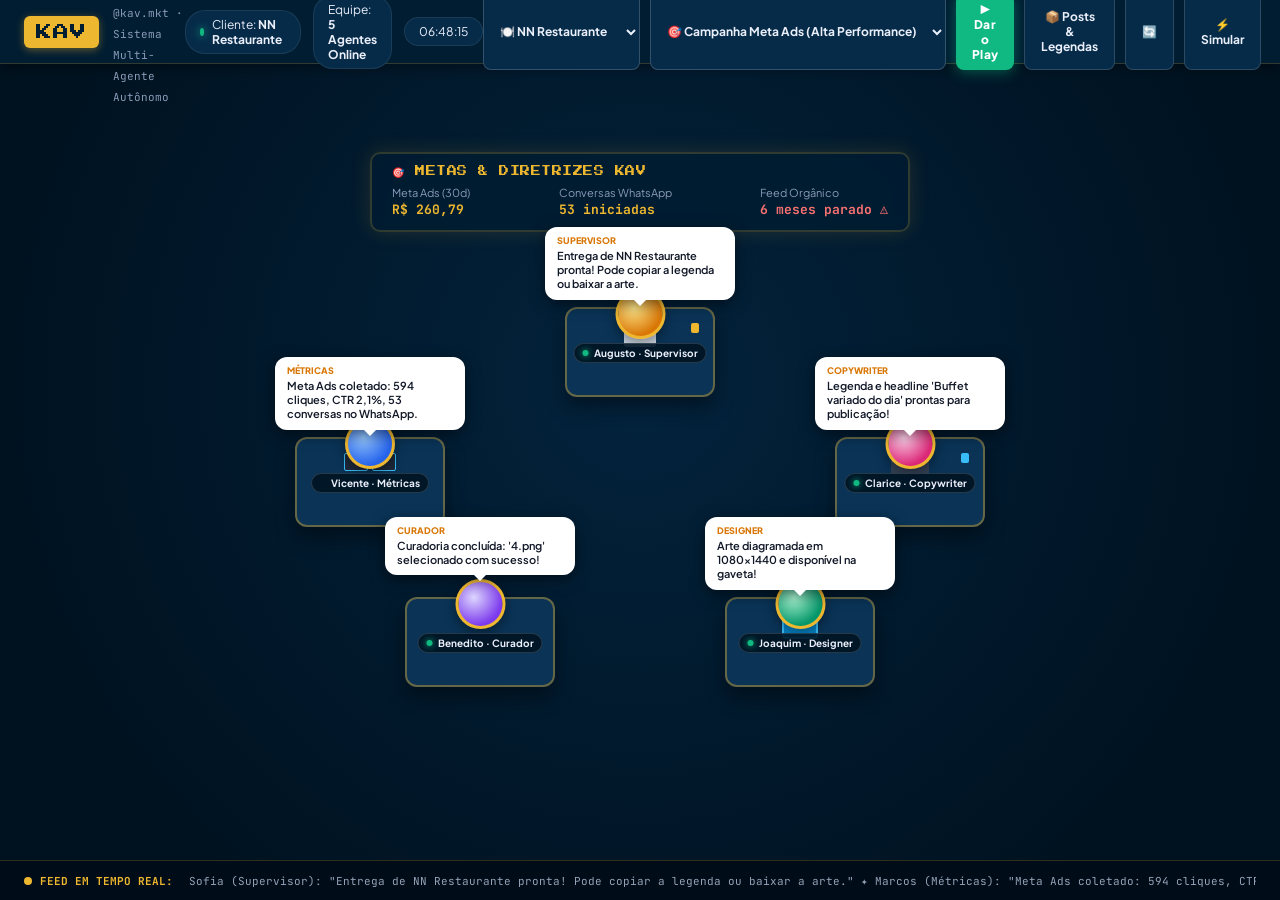
==== commit 8ca4c039: "feat: adiciona esteira de campanha Meta Ads e servidor do Escritório Virtual - Cria escritorio-kav/s" ====
--- a/kav-mkt/escritorio-kav/index.html
+++ b/kav-mkt/escritorio-kav/index.html
@@ -23,23 +23,35 @@
     <div class="status-center">
       <div class="pill client-pill">
         <span class="dot live"></span>
-        <span>Cliente Piloto: <strong>NN Restaurante</strong></span>
+        <span>Cliente: <strong>NN Restaurante</strong></span>
       </div>
       <div class="pill team-pill">
-        <span>Equipe: <strong>5 Agentes Ativos</strong></span>
+        <span>Equipe: <strong>5 Agentes Online</strong></span>
       </div>
       <div class="pill time-pill" id="live-clock">--:--:--</div>
     </div>
 
     <div class="actions">
-      <button id="btn-posts" class="btn btn-primary" title="Abrir gaveta com todos os posts, artes e legendas criadas pelos agentes">
+      <select id="select-cliente" class="select-cliente" title="Selecione o cliente para produção">
+        <option value="nn-restaurante">🍽️ NN Restaurante</option>
+        <option value="ponto-car">🚗 Ponto Car</option>
+        <option value="kav">🧠 Kav (@kav.mkt)</option>
+      </select>
+      <select id="select-modo" class="select-cliente" title="Selecione o tipo de peça a produzir">
+        <option value="campanha">🎯 Campanha Meta Ads (Alta Performance)</option>
+        <option value="organico">📱 Feed Orgânico Tradicional</option>
+      </select>
+      <button id="btn-play" class="btn btn-play" title="Disparar a esteira real de agentes de IA para criar o post">
+        ▶️ Dar o Play
+      </button>
+      <button id="btn-ver-posts" class="btn btn-secondary" title="Ver posts e legendas concluídos">
         📦 Posts & Legendas
       </button>
       <button id="btn-refresh" class="btn btn-secondary" title="Recarregar estado atual dos agentes">
-        🔄 Atualizar
+        🔄
       </button>
-      <button id="btn-demo" class="btn btn-accent" title="Demonstrar o fluxo completo dos agentes trabalhando em cadeia">
-        ⚡ Simular Ciclo
+      <button id="btn-demo" class="btn btn-secondary" title="Simular animação rápida">
+        ⚡ Simular
       </button>
     </div>
   </header>
@@ -82,7 +94,7 @@
               <div class="dashboard-holo"></div>
             </div>
             <div class="avatar-entity" id="avatar-supervisor">
-              <div class="avatar-sprite avatar-augusto"></div>
+              <div class="avatar-sprite avatar-sofia"></div>
               <div class="name-badge">
                 <span class="badge-dot status-online"></span>
                 <span>Augusto · Supervisor</span>
@@ -106,7 +118,7 @@
               <div class="server-rack-small"></div>
             </div>
             <div class="avatar-entity" id="avatar-metricas">
-              <div class="avatar-sprite avatar-vicente"></div>
+              <div class="avatar-sprite avatar-marcos"></div>
               <div class="name-badge">
                 <span class="badge-dot status-online"></span>
                 <span>Vicente · Métricas</span>
@@ -128,7 +140,7 @@
               <div class="coffee-mug navy"></div>
             </div>
             <div class="avatar-entity" id="avatar-copywriter">
-              <div class="avatar-sprite avatar-clarice"></div>
+              <div class="avatar-sprite avatar-beatriz"></div>
               <div class="name-badge">
                 <span class="badge-dot status-online"></span>
                 <span>Clarice · Copywriter</span>
@@ -150,7 +162,7 @@
               <div class="post-preview-holo"></div>
             </div>
             <div class="avatar-entity" id="avatar-designer">
-              <div class="avatar-sprite avatar-joaquim"></div>
+              <div class="avatar-sprite avatar-lucas"></div>
               <div class="name-badge">
                 <span class="badge-dot status-online"></span>
                 <span>Joaquim · Designer</span>
@@ -171,7 +183,7 @@
               <div class="catalog-box"></div>
             </div>
             <div class="avatar-entity" id="avatar-pesquisador">
-              <div class="avatar-sprite avatar-benedito"></div>
+              <div class="avatar-sprite avatar-enzo"></div>
               <div class="name-badge">
                 <span class="badge-dot status-online"></span>
                 <span>Benedito · Curador</span>
@@ -239,33 +251,59 @@
     </div>
   </div>
 
-  <!-- Sliding Drawer: Posts, Artes & Legendas Criados -->
-  <div class="drawer-overlay" id="posts-drawer-overlay">
-    <div class="drawer-panel" id="posts-drawer">
-      <div class="drawer-header">
-        <div class="drawer-title-area">
-          <h2>📦 Entregas dos Agentes</h2>
-          <span class="drawer-sub">Layouts das artes (4:5) e legendas prontas para publicação</span>
-        </div>
-        <button class="btn-close-drawer" id="btn-close-drawer">&times;</button>
-      </div>
-
-      <div class="drawer-content" id="posts-list-container">
-        <!-- Preenchido dinamicamente pelo app.js -->
+  <script src="app.js"></script>
+
+  <!-- Modal de Entrega do Post Gerado -->
+  <div class="modal-overlay" id="post-delivery-modal">
+    <div class="modal-card modal-post-card">
+      <button class="btn-close" id="post-modal-close">&times;</button>
+      <div class="modal-header">
+        <div>
+          <span class="badge-campanha" id="post-modal-badge-campanha" style="display:none; background:#EEB730; color:#2A2A2E; font-weight:700; font-size:11px; letter-spacing:0.03em; padding:4px 10px; border-radius:20px; display:inline-block; margin-bottom:8px;">🎯 Peça de Campanha (Meta Ads)</span>
+          <h2 id="post-modal-title">🎉 Post Concluído com Sucesso!</h2>
+          <span class="modal-role" id="post-modal-subtitle">Esteira de Agentes Autônomos Kav</span>
+        </div>
+      </div>
+      <div class="modal-body post-modal-grid">
+        <div class="post-preview-col">
+          <div class="post-image-container" id="post-image-box">
+            <img id="post-modal-img" src="" alt="Arte do Post" style="display:none;">
+            <div id="post-modal-img-placeholder" style="color:#8A9BB8; font-size:12px; text-align:center; padding:20px;">
+              Imagem em processamento ou modo teste
+            </div>
+          </div>
+          <a id="post-modal-download-link" href="#" download="post-kav.png" class="btn btn-primary btn-block" style="text-decoration:none; text-align:center;">
+            ⬇️ Baixar Imagem (.png)
+          </a>
+        </div>
+        <div class="post-text-col">
+          <div class="modal-section" id="post-modal-angulo-section" style="display:none;">
+            <h4>ÂNGULO DE CONVERSÃO</h4>
+            <p class="task-desc" id="post-modal-angulo">-</p>
+          </div>
+          <div class="modal-section">
+            <h4 id="post-modal-headline-label">CHAMADA (HEADLINE)</h4>
+            <p class="post-headline-text" id="post-modal-headline">-</p>
+          </div>
+          <div class="modal-section">
+            <h4>SELO</h4>
+            <span class="badge-selo" id="post-modal-selo">-</span>
+          </div>
+          <div class="modal-section">
+            <div class="section-header-flex">
+              <h4 id="post-modal-copy-label">LEGENDA DO POST</h4>
+              <button id="post-modal-copy-btn" class="btn btn-secondary btn-sm">📋 Copiar Legenda</button>
+            </div>
+            <pre class="post-copy-box" id="post-modal-copy"></pre>
+          </div>
+          <div class="modal-section">
+            <h4>CRIAÇÃO</h4>
+            <p class="post-creators-text" id="post-modal-creators">Curadoria: Benedito · Texto: Clarice · Arte: Joaquim</p>
+          </div>
+        </div>
       </div>
     </div>
   </div>
 
-  <!-- Modal de Zoom da Arte & Mockup Instagram Feed -->
-  <div class="modal-overlay" id="art-zoom-modal">
-    <div class="modal-card art-modal-card">
-      <button class="btn-close" id="art-modal-close">&times;</button>
-      <div id="instagram-post-preview-container">
-        <!-- Preenchido dinamicamente pelo app.js -->
-      </div>
-    </div>
-  </div>
-
-  <script src="app.js"></script>
 </body>
 </html>
--- a/kav-mkt/escritorio-kav/style.css
+++ b/kav-mkt/escritorio-kav/style.css
@@ -137,55 +137,44 @@
 .btn-secondary {
   background: var(--bg-surface-elevated);
   color: var(--kav-light);
-  border: 1px solid rgba(255, 255, 255, 0.1);
+  border: 1px solid rgba(255, 255, 255, 0.15);
 }
 
 .btn-secondary:hover {
   background: #0b3d66;
-}
-
-.btn-accent {
-  background: #10B981;
-  color: #ffffff;
-  box-shadow: 0 2px 8px rgba(16, 185, 129, 0.3);
-}
-
-.btn-accent:hover {
-  background: #059669;
-  transform: translateY(-1px);
 }
 
 /* Office Container / Isometric Stage */
 .office-container {
   flex: 1;
   position: relative;
+  display: flex;
+  justify-content: center;
+  align-items: center;
+  background: radial-gradient(circle at 50% 40%, #03233d 0%, var(--bg-dark) 80%);
   overflow: auto;
-  display: flex;
-  align-items: center;
-  justify-content: center;
-  background: radial-gradient(circle at 50% 40%, #00223b 0%, #001220 70%);
+  padding: 20px;
 }
 
 .isometric-world {
   position: relative;
   width: 1000px;
-  height: 620px;
-  margin: auto;
-}
-
-/* Wall Decor: Goals Whiteboard */
+  height: 640px;
+}
+
+/* Wall Decor / Whiteboard */
 .wall-board {
   position: absolute;
-  top: 15px;
+  top: 10px;
   left: 50%;
   transform: translateX(-50%);
-  width: 600px;
-  background: rgba(0, 29, 50, 0.7);
+  width: 540px;
+  background: rgba(0, 29, 50, 0.85);
+  border: 2px solid var(--border-color);
+  border-radius: 10px;
+  padding: 12px 20px;
   backdrop-filter: blur(8px);
-  border: 1px solid var(--border-color);
-  border-radius: 8px;
-  padding: 10px 16px;
-  box-shadow: 0 4px 20px rgba(0, 0, 0, 0.5);
+  box-shadow: var(--shadow-glow);
   z-index: 5;
 }
 
@@ -194,324 +183,106 @@
   font-size: 10px;
   color: var(--kav-gold);
   margin-bottom: 8px;
-  text-align: center;
-  letter-spacing: 1px;
+  letter-spacing: 0.5px;
 }
 
 .board-content {
   display: flex;
-  justify-content: space-around;
-  gap: 12px;
+  justify-content: space-between;
 }
 
 .board-metric {
   display: flex;
   flex-direction: column;
-  align-items: center;
   gap: 2px;
 }
 
 .board-metric .label {
-  font-size: 10px;
+  font-size: 11px;
   color: #8A9BB8;
-  font-family: 'JetBrains Mono', monospace;
 }
 
 .board-metric .val {
   font-size: 13px;
   font-weight: 700;
+  font-family: 'JetBrains Mono', monospace;
 }
 
 .board-metric .val.highlight {
-  color: #10B981;
+  color: var(--kav-gold);
 }
 
 .board-metric .val.warning {
-  color: #F59E0B;
-}
-
-/* Floor & Isometric Layout */
+  color: #F87171;
+}
+
+/* Floor & Workstations */
 .office-floor {
-  position: absolute;
-  inset: 0;
-  background-image: 
-    linear-gradient(rgba(238, 183, 48, 0.05) 1px, transparent 1px),
-    linear-gradient(90deg, rgba(238, 183, 48, 0.05) 1px, transparent 1px);
-  background-size: 40px 40px;
-  border: 1px solid rgba(238, 183, 48, 0.15);
-  border-radius: 12px;
-  box-shadow: inset 0 0 50px rgba(0, 0, 0, 0.6);
-}
-
-/* Workstation Positions */
-.workstation {
-  position: absolute;
-  cursor: pointer;
-  transition: all 0.3s cubic-bezier(0.34, 1.56, 0.64, 1);
-  z-index: 10;
-}
-
-.workstation:hover {
-  transform: scale(1.05) translateY(-4px);
-  z-index: 30;
-}
-
-/* Specific Station Coordinates */
-.station-supervisor {
-  top: 140px;
-  left: 390px;
-}
-
-.station-metricas {
-  top: 180px;
-  left: 90px;
-}
-
-.station-copywriter {
-  top: 180px;
-  right: 90px;
-}
-
-.station-designer {
-  top: 360px;
-  left: 190px;
-}
-
-.station-pesquisador {
-  top: 360px;
-  right: 190px;
-}
-
-/* Desks and 3D Props */
-.desk {
-  position: relative;
-  width: 180px;
-  height: 95px;
-  background: #001A2E;
-  border: 2px solid var(--border-color);
-  border-radius: 8px;
-  box-shadow: 0 10px 20px rgba(0, 0, 0, 0.6), inset 0 2px 4px rgba(255, 255, 255, 0.05);
-}
-
-.workstation:hover .desk {
-  border-color: var(--kav-gold);
-  box-shadow: 0 12px 25px rgba(238, 183, 48, 0.25);
-}
-
-.desk-surface {
   position: relative;
   width: 100%;
   height: 100%;
-  padding: 8px;
-}
-
-/* Desk Props Details */
-.laptop.pro {
-  width: 32px;
-  height: 22px;
-  background: #CBD5E1;
-  border-radius: 2px;
+}
+
+.workstation {
   position: absolute;
-  top: 16px;
-  left: 20px;
-  box-shadow: 0 0 10px rgba(59, 130, 246, 0.5);
-}
-
-.coffee-mug {
-  width: 10px;
-  height: 10px;
-  border-radius: 50%;
+  width: 220px;
+  height: 190px;
+  cursor: pointer;
+  transition: transform 0.25s ease;
+}
+
+.workstation:hover {
+  transform: scale(1.04);
+}
+
+/* Positions of Stations in Room */
+.station-supervisor {
+  top: 130px;
+  left: 390px; /* Center top */
+  z-index: 20;
+}
+
+.station-metricas {
+  top: 260px;
+  left: 120px; /* Left middle */
+  z-index: 25;
+}
+
+.station-copywriter {
+  top: 260px;
+  right: 120px; /* Right middle */
+  z-index: 25;
+}
+
+.station-pesquisador {
+  top: 420px;
+  left: 230px; /* Bottom left */
+  z-index: 30;
+}
+
+.station-designer {
+  top: 420px;
+  right: 230px; /* Bottom right */
+  z-index: 30;
+}
+
+/* Speech Bubble */
+.speech-bubble {
   position: absolute;
-  top: 20px;
-  right: 25px;
-}
-
-.coffee-mug.gold { background: var(--kav-gold); }
-.coffee-mug.navy { background: #3B82F6; }
-
-.multi-monitors {
-  display: flex;
-  gap: 4px;
-  position: absolute;
-  top: 12px;
-  left: 15px;
-}
-
-.screen {
-  width: 30px;
-  height: 20px;
-  background: #0F172A;
-  border: 1px solid #38BDF8;
-  border-radius: 2px;
-  box-shadow: 0 0 8px rgba(56, 189, 248, 0.4);
-}
-
-.screen.screen-main {
-  width: 38px;
-  height: 24px;
-}
-
-.server-rack-small {
-  width: 18px;
-  height: 26px;
-  background: #1E293B;
-  border: 1px solid #475569;
-  position: absolute;
-  bottom: 8px;
-  right: 12px;
-  border-radius: 2px;
-}
-
-.keyboard-mech {
-  width: 36px;
-  height: 12px;
-  background: #334155;
-  border-radius: 2px;
-  position: absolute;
-  bottom: 15px;
-  left: 25px;
-}
-
-.paper-stack {
-  width: 20px;
-  height: 25px;
-  background: #F8FAFC;
-  position: absolute;
-  top: 15px;
-  right: 20px;
-  box-shadow: 1px 1px 4px rgba(0,0,0,0.4);
-}
-
-.drawing-tablet {
-  width: 40px;
-  height: 26px;
-  background: #1E293B;
-  border: 1px solid var(--kav-gold);
-  position: absolute;
-  top: 14px;
-  left: 16px;
-  box-shadow: 0 0 10px rgba(238, 183, 48, 0.4);
-}
-
-.pantone-swatch {
-  width: 14px;
-  height: 22px;
-  background: #EF4444;
-  position: absolute;
-  top: 16px;
-  right: 24px;
-}
-
-.photo-album {
-  width: 32px;
-  height: 24px;
-  background: #475569;
-  border: 1px solid #94A3B8;
-  position: absolute;
-  top: 14px;
-  left: 20px;
-}
-
-.catalog-box {
-  width: 24px;
-  height: 24px;
-  background: #D97706;
-  position: absolute;
-  top: 14px;
-  right: 20px;
-  border-radius: 2px;
-}
-
-/* Avatar Sprite Character */
-.avatar-entity {
-  position: absolute;
-  bottom: -25px;
+  top: -45px;
   left: 50%;
   transform: translateX(-50%);
-  display: flex;
-  flex-direction: column;
-  align-items: center;
-  gap: 4px;
-}
-
-.avatar-sprite {
-  width: 44px;
-  height: 44px;
-  border-radius: 50%;
-  border: 2px solid var(--kav-gold);
-  box-shadow: 0 4px 10px rgba(0, 0, 0, 0.5);
-  background-size: cover;
-  background-position: center;
-  position: relative;
-  transition: transform 0.2s ease;
-}
-
-/* Pixel / Stylized Avatars */
-.avatar-augusto {
-  background: linear-gradient(135deg, #1E3A8A, #3B82F6);
-  background-image: radial-gradient(circle at 50% 35%, #FDE047 30%, transparent 35%);
-}
-
-.avatar-vicente {
-  background: linear-gradient(135deg, #065F46, #10B981);
-  background-image: radial-gradient(circle at 50% 35%, #93C5FD 30%, transparent 35%);
-}
-
-.avatar-clarice {
-  background: linear-gradient(135deg, #831843, #EC4899);
-  background-image: radial-gradient(circle at 50% 35%, #FBCFE8 30%, transparent 35%);
-}
-
-.avatar-joaquim {
-  background: linear-gradient(135deg, #7C2D12, #F97316);
-  background-image: radial-gradient(circle at 50% 35%, #FED7AA 30%, transparent 35%);
-}
-
-.avatar-benedito {
-  background: linear-gradient(135deg, #581C87, #A855F7);
-  background-image: radial-gradient(circle at 50% 35%, #E9D5FF 30%, transparent 35%);
-}
-
-.name-badge {
-  background: rgba(0, 18, 32, 0.9);
-  border: 1px solid var(--border-color);
-  padding: 2px 8px;
+  background: #ffffff;
+  color: #001D32;
   border-radius: 12px;
-  font-size: 10px;
-  font-weight: 700;
-  display: flex;
-  align-items: center;
-  gap: 5px;
-  white-space: nowrap;
-  box-shadow: 0 2px 6px rgba(0,0,0,0.5);
-}
-
-.badge-dot {
-  width: 6px;
-  height: 6px;
-  border-radius: 50%;
-}
-
-.badge-dot.status-online { background: var(--status-online); box-shadow: 0 0 6px var(--status-online); }
-.badge-dot.status-trabalhando { background: var(--status-working); box-shadow: 0 0 6px var(--status-working); }
-.badge-dot.status-alerta { background: var(--status-alert); box-shadow: 0 0 6px var(--status-alert); }
-.badge-dot.status-ocioso { background: #94A3B8; }
-
-/* Speech Bubbles */
-.speech-bubble {
-  position: absolute;
-  bottom: 105px;
-  left: 50%;
-  transform: translateX(-50%);
-  background: rgba(0, 29, 50, 0.95);
-  border: 1px solid var(--kav-gold);
-  border-radius: 8px;
   padding: 8px 12px;
-  width: 220px;
-  box-shadow: 0 4px 15px rgba(0,0,0,0.6);
+  font-size: 11px;
+  line-height: 1.3;
+  width: 190px;
+  box-shadow: 0 4px 15px rgba(0, 0, 0, 0.5);
   pointer-events: none;
-  animation: slideDown 0.3s ease;
-  z-index: 25;
+  z-index: 50;
+  transition: opacity 0.3s ease, transform 0.3s ease;
 }
 
 .speech-bubble::after {
@@ -520,89 +291,220 @@
   bottom: -6px;
   left: 50%;
   transform: translateX(-50%);
-  width: 0;
-  height: 0;
-  border-left: 6px solid transparent;
-  border-right: 6px solid transparent;
-  border-top: 6px solid var(--kav-gold);
-}
-
-.agent-tag {
-  font-family: 'Press Start 2P', monospace;
-  font-size: 8px;
-  color: var(--kav-gold);
+  border-width: 6px 6px 0;
+  border-style: solid;
+  border-color: #ffffff transparent transparent;
+}
+
+.speech-bubble .agent-tag {
+  font-size: 9px;
+  font-weight: 800;
+  text-transform: uppercase;
+  color: #D97706;
   display: block;
-  margin-bottom: 4px;
-}
-
-.bubble-text {
-  font-size: 11px;
-  line-height: 1.4;
-  color: var(--kav-light);
-}
-
-/* Activity Footer / Live Ticker */
+  margin-bottom: 2px;
+}
+
+.speech-bubble .bubble-text {
+  font-weight: 600;
+  color: #111827;
+}
+
+/* Desk Styling */
+.desk {
+  position: relative;
+  width: 150px;
+  height: 90px;
+  margin: 35px auto 0;
+  background: #0a3356;
+  border: 2px solid rgba(238, 183, 48, 0.4);
+  border-radius: 12px;
+  box-shadow: 0 10px 20px rgba(0, 0, 0, 0.4);
+}
+
+.desk-surface {
+  position: relative;
+  width: 100%;
+  height: 100%;
+  padding: 8px;
+}
+
+/* Avatar Sprite & Representation */
+.avatar-entity {
+  position: absolute;
+  top: -20px;
+  left: 50%;
+  transform: translateX(-50%);
+  display: flex;
+  flex-direction: column;
+  align-items: center;
+}
+
+.avatar-sprite {
+  width: 50px;
+  height: 50px;
+  border-radius: 50%;
+  border: 3px solid var(--kav-gold);
+  background-size: cover;
+  background-position: center;
+  box-shadow: 0 4px 12px rgba(0, 0, 0, 0.4);
+  animation: floatAvatar 3s ease-in-out infinite;
+}
+
+/* Different avatar illustrations / icons */
+.avatar-sofia {
+  background: linear-gradient(135deg, #F59E0B, #B45309);
+  background-image: radial-gradient(circle at 35% 35%, #FDE68A 0%, #D97706 70%);
+}
+
+.avatar-marcos {
+  background: linear-gradient(135deg, #3B82F6, #1D4ED8);
+  background-image: radial-gradient(circle at 35% 35%, #93C5FD 0%, #2563EB 70%);
+}
+
+.avatar-beatriz {
+  background: linear-gradient(135deg, #EC4899, #BE185D);
+  background-image: radial-gradient(circle at 35% 35%, #FBCFE8 0%, #DB2777 70%);
+}
+
+.avatar-lucas {
+  background: linear-gradient(135deg, #10B981, #047857);
+  background-image: radial-gradient(circle at 35% 35%, #A7F3D0 0%, #059669 70%);
+}
+
+.avatar-enzo {
+  background: linear-gradient(135deg, #8B5CF6, #6D28D9);
+  background-image: radial-gradient(circle at 35% 35%, #DDD6FE 0%, #7C3AED 70%);
+}
+
+.name-badge {
+  margin-top: 4px;
+  background: rgba(0, 20, 36, 0.9);
+  border: 1px solid rgba(255, 255, 255, 0.15);
+  border-radius: 12px;
+  padding: 3px 8px;
+  font-size: 10px;
+  font-weight: 700;
+  display: flex;
+  align-items: center;
+  gap: 5px;
+  white-space: nowrap;
+}
+
+.badge-dot {
+  width: 6px;
+  height: 6px;
+  border-radius: 50%;
+}
+
+.badge-dot.status-online { background: var(--status-online); box-shadow: 0 0 6px var(--status-online); }
+.badge-dot.status-working { background: var(--status-working); box-shadow: 0 0 6px var(--status-working); }
+.badge-dot.status-alert { background: var(--status-alert); box-shadow: 0 0 6px var(--status-alert); }
+
+/* Decorative Furniture Elements */
+.laptop.pro {
+  width: 32px;
+  height: 20px;
+  background: #CBD5E1;
+  border-radius: 3px;
+  margin: 10px auto 0;
+  border-top: 2px solid #38BDF8;
+}
+
+.multi-monitors {
+  display: flex;
+  gap: 4px;
+  justify-content: center;
+  margin-top: 6px;
+}
+
+.multi-monitors .screen {
+  width: 24px;
+  height: 18px;
+  background: #1E293B;
+  border: 1px solid #38BDF8;
+  border-radius: 2px;
+}
+
+.drawing-tablet {
+  width: 36px;
+  height: 24px;
+  background: #0284C7;
+  border: 2px solid #38BDF8;
+  border-radius: 4px;
+  margin: 8px auto 0;
+}
+
+.keyboard-mech {
+  width: 38px;
+  height: 16px;
+  background: #334155;
+  border-radius: 2px;
+  margin: 12px auto 0;
+}
+
+.coffee-mug {
+  width: 8px;
+  height: 10px;
+  border-radius: 2px;
+  position: absolute;
+  top: 14px;
+  right: 14px;
+}
+
+.coffee-mug.gold { background: var(--kav-gold); }
+.coffee-mug.navy { background: #38BDF8; }
+
+/* Bottom Live Ticker */
 .activity-bar {
   height: 40px;
-  background: var(--bg-surface);
+  background: #000c17;
   border-top: 1px solid var(--border-color);
   display: flex;
   align-items: center;
-  padding: 0 20px;
-  gap: 15px;
-  z-index: 100;
-}
-
-.feed-label {
-  display: flex;
-  align-items: center;
-  gap: 8px;
+  padding: 0 24px;
   font-family: 'JetBrains Mono', monospace;
   font-size: 11px;
+}
+
+.feed-label {
+  display: flex;
+  align-items: center;
+  gap: 8px;
+  color: var(--kav-gold);
   font-weight: 700;
-  color: var(--kav-gold);
-  white-space: nowrap;
+  margin-right: 16px;
 }
 
 .pulse-indicator {
   width: 8px;
   height: 8px;
+  background: var(--kav-gold);
   border-radius: 50%;
-  background: var(--status-online);
-  box-shadow: 0 0 8px var(--status-online);
   animation: pulse 1s infinite;
 }
 
 .feed-ticker-container {
+  flex: 1;
   overflow: hidden;
   white-space: nowrap;
-  flex: 1;
 }
 
 .feed-ticker {
-  display: inline-block;
-  font-size: 12px;
-  color: #CBD5E1;
-  font-family: 'JetBrains Mono', monospace;
-  animation: ticker 35s linear infinite;
-}
-
-@keyframes ticker {
-  0% { transform: translateX(100%); }
-  100% { transform: translateX(-100%); }
-}
-
-/* Modal Crachá do Funcionário */
+  color: #94A3B8;
+  animation: tickerScroll 25s linear infinite;
+}
+
+/* Modal / Crachá */
 .modal-overlay {
   position: fixed;
   inset: 0;
   background: rgba(0, 10, 20, 0.75);
-  backdrop-filter: blur(4px);
+  backdrop-filter: blur(6px);
   display: none;
-  align-items: center;
   justify-content: center;
+  align-items: center;
   z-index: 1000;
-  animation: fadeIn 0.2s ease;
 }
 
 .modal-overlay.open {
@@ -613,23 +515,22 @@
   width: 440px;
   background: var(--bg-surface);
   border: 2px solid var(--kav-gold);
-  border-radius: 12px;
+  border-radius: 14px;
   padding: 24px;
+  box-shadow: 0 10px 40px rgba(0, 0, 0, 0.7);
   position: relative;
-  box-shadow: 0 10px 30px rgba(0,0,0,0.8), var(--shadow-glow);
-  animation: popIn 0.25s cubic-bezier(0.16, 1, 0.3, 1);
+  animation: modalEnter 0.25s ease-out;
 }
 
 .btn-close {
   position: absolute;
-  top: 14px;
-  right: 14px;
+  top: 16px;
+  right: 16px;
   background: none;
   border: none;
-  color: #8A9BB8;
-  font-size: 22px;
+  color: #94A3B8;
+  font-size: 24px;
   cursor: pointer;
-  line-height: 1;
 }
 
 .btn-close:hover {
@@ -641,15 +542,15 @@
   align-items: center;
   gap: 16px;
   margin-bottom: 20px;
-  border-bottom: 1px solid rgba(255, 255, 255, 0.08);
   padding-bottom: 16px;
+  border-bottom: 1px solid rgba(255, 255, 255, 0.1);
 }
 
 .modal-avatar-preview {
-  width: 56px;
-  height: 56px;
+  width: 64px;
+  height: 64px;
   border-radius: 50%;
-  border: 2px solid var(--kav-gold);
+  border: 3px solid var(--kav-gold);
 }
 
 .modal-header h2 {
@@ -660,12 +561,13 @@
 
 .modal-role {
   display: block;
-  font-size: 12px;
+  font-size: 13px;
   color: var(--kav-gold);
   font-weight: 600;
 }
 
 .modal-dept {
+  display: inline-block;
   font-size: 11px;
   color: #8A9BB8;
   font-family: 'JetBrains Mono', monospace;
@@ -684,42 +586,47 @@
 }
 
 .status-indicator-box {
-  display: flex;
-  align-items: center;
-  gap: 8px;
+  display: inline-flex;
+  align-items: center;
+  gap: 6px;
+  background: var(--bg-surface-elevated);
+  padding: 4px 10px;
+  border-radius: 6px;
   font-size: 12px;
-  font-weight: 600;
+  font-weight: 700;
 }
 
 .task-desc {
   font-size: 13px;
+  line-height: 1.4;
   color: var(--kav-light);
-  line-height: 1.4;
 }
 
 .quote-box {
-  background: #001220;
+  background: rgba(238, 183, 48, 0.08);
   border-left: 3px solid var(--kav-gold);
   padding: 8px 12px;
   border-radius: 0 6px 6px 0;
   font-size: 12px;
   font-style: italic;
-  color: #E2E8F0;
+  color: #FDE68A;
 }
 
 .activity-history-list {
   list-style: none;
+  font-size: 11px;
+  font-family: 'JetBrains Mono', monospace;
+  color: #94A3B8;
   display: flex;
   flex-direction: column;
   gap: 6px;
+  max-height: 120px;
+  overflow-y: auto;
 }
 
 .activity-history-list li {
-  font-size: 11px;
-  color: #CBD5E1;
-  font-family: 'JetBrains Mono', monospace;
+  padding-left: 10px;
   position: relative;
-  padding-left: 14px;
 }
 
 .activity-history-list li::before {
@@ -729,650 +636,152 @@
   color: var(--kav-gold);
 }
 
-/* Sliding Drawer (Posts & Legendas) */
-.drawer-overlay {
-  position: fixed;
-  inset: 0;
-  background: rgba(0, 10, 20, 0.65);
-  backdrop-filter: blur(6px);
-  display: none;
-  justify-content: flex-end;
-  z-index: 1050;
-  animation: fadeIn 0.2s ease;
-}
-
-.drawer-overlay.open {
-  display: flex;
-}
-
-.drawer-panel {
-  width: 900px;
-  max-width: 95vw;
-  height: 100vh;
-  background: var(--bg-surface);
-  border-left: 2px solid var(--kav-gold);
-  display: flex;
-  flex-direction: column;
-  box-shadow: -15px 0 35px rgba(0, 0, 0, 0.8);
-  animation: slideLeft 0.3s cubic-bezier(0.16, 1, 0.3, 1);
-}
-
-.drawer-header {
-  padding: 18px 24px;
-  border-bottom: 1px solid rgba(255, 255, 255, 0.1);
-  display: flex;
-  justify-content: space-between;
-  align-items: center;
-  background: #001524;
-}
-
-.drawer-title-area h2 {
-  font-size: 18px;
-  font-weight: 800;
-  color: var(--kav-gold);
-  margin-bottom: 2px;
-}
-
-.drawer-sub {
-  font-size: 11px;
-  color: #8A9BB8;
-  font-family: 'JetBrains Mono', monospace;
-}
-
-.btn-close-drawer {
-  background: none;
-  border: none;
-  color: #8A9BB8;
-  font-size: 28px;
-  cursor: pointer;
-  line-height: 1;
-  padding: 0 6px;
-  transition: color 0.2s;
-}
-
-.btn-close-drawer:hover {
-  color: #ffffff;
-}
-
-.drawer-content {
-  flex: 1;
-  overflow-y: auto;
-  padding: 24px;
-  display: flex;
-  flex-direction: column;
-  gap: 24px;
-}
-
-/* Post Cards inside Drawer */
-.post-delivery-card {
-  background: var(--bg-surface-elevated);
-  border: 1px solid rgba(238, 183, 48, 0.35);
-  border-radius: 14px;
-  padding: 18px 20px;
-  display: flex;
-  flex-direction: column;
-  gap: 14px;
-  box-shadow: 0 6px 20px rgba(0, 0, 0, 0.35);
-}
-
-.post-card-meta {
-  display: flex;
-  justify-content: space-between;
-  align-items: center;
-  font-size: 11px;
-  color: #8A9BB8;
-  font-family: 'JetBrains Mono', monospace;
-  border-bottom: 1px solid rgba(255, 255, 255, 0.08);
-  padding-bottom: 10px;
-}
-
-.post-badge-group {
-  display: flex;
-  align-items: center;
-  gap: 8px;
-}
-
-.post-badge {
-  background: rgba(238, 183, 48, 0.15);
-  color: var(--kav-gold);
-  padding: 3px 10px;
-  border-radius: 6px;
-  font-weight: 700;
-  border: 1px solid rgba(238, 183, 48, 0.3);
-}
-
-.post-cat-pill {
-  background: rgba(255, 255, 255, 0.08);
-  color: #E2E8F0;
-  padding: 3px 8px;
-  border-radius: 6px;
-  font-size: 10px;
-}
-
-.post-date-text {
-  color: #8A9BB8;
-}
-
-/* Two-column layout: Art & Caption */
-.post-card-grid {
-  display: grid;
-  grid-template-columns: 320px 1fr;
-  gap: 22px;
-  align-items: start;
-}
-
-@media (max-width: 820px) {
-  .post-card-grid {
-    grid-template-columns: 1fr;
-  }
-}
-
-.col-section-header {
-  display: flex;
-  justify-content: space-between;
-  align-items: center;
-  margin-bottom: 8px;
-}
-
-.col-section-title {
-  font-size: 11px;
-  font-weight: 800;
-  color: #A0AEC0;
-  font-family: 'JetBrains Mono', monospace;
-  text-transform: uppercase;
-}
-
-.col-section-tag {
-  font-size: 10px;
-  color: #718096;
-  font-family: 'JetBrains Mono', monospace;
-}
-
-.col-section-tag.ready {
-  color: var(--status-online);
-  font-weight: 700;
-}
-
-/* Visual Post Layout Canvas (Instagram 4:5 Art) */
-.post-art-canvas {
-  width: 100%;
-  aspect-ratio: 4 / 5;
-  position: relative;
-  border-radius: 12px;
-  overflow: hidden;
-  border: 2px solid rgba(238, 183, 48, 0.45);
-  box-shadow: 0 8px 24px rgba(0, 0, 0, 0.5);
-  background: #060b13;
-  cursor: pointer;
-  transition: transform 0.2s ease, box-shadow 0.2s ease;
-}
-
-.post-art-canvas:hover {
-  transform: translateY(-2px);
-  box-shadow: 0 10px 28px rgba(238, 183, 48, 0.25);
-}
-
-.art-photo-bg {
-  position: absolute;
-  inset: 0;
-  background-size: cover;
-  background-position: center;
-  transition: transform 0.3s ease;
-  background-color: #121e2d;
-  display: flex;
-  align-items: center;
-  justify-content: center;
-}
-
-.art-fallback-icon {
-  font-size: 54px;
-  opacity: 0.7;
-}
-
-.art-vignette-top {
-  position: absolute;
-  top: 0;
-  left: 0;
-  right: 0;
-  height: 38%;
-  background: linear-gradient(to bottom, rgba(0, 18, 32, 0.94) 0%, rgba(0, 18, 32, 0) 100%);
-  pointer-events: none;
-  z-index: 1;
-}
-
-.art-vignette-bottom {
-  position: absolute;
-  bottom: 0;
-  left: 0;
-  right: 0;
-  height: 60%;
-  background: linear-gradient(to top, rgba(0, 18, 32, 0.98) 0%, rgba(0, 18, 32, 0.75) 50%, rgba(0, 18, 32, 0) 100%);
-  pointer-events: none;
-  z-index: 1;
-}
-
-.art-header-layer {
-  position: absolute;
-  top: 14px;
-  left: 14px;
-  right: 14px;
-  display: flex;
-  justify-content: space-between;
-  align-items: center;
-  z-index: 2;
-}
-
-.art-brand-badge {
-  display: flex;
-  align-items: center;
-  gap: 8px;
-}
-
-.art-brand-icon {
-  font-size: 20px;
-  filter: drop-shadow(0 2px 4px rgba(0,0,0,0.6));
-}
-
-.art-brand-name {
-  font-size: 11px;
-  font-weight: 800;
-  color: var(--kav-gold);
-  letter-spacing: 0.5px;
-  text-shadow: 0 2px 4px rgba(0,0,0,0.9);
-}
-
-.art-brand-sub {
-  font-size: 8px;
-  color: #CBD5E1;
-  font-family: 'JetBrains Mono', monospace;
-  text-shadow: 0 1px 3px rgba(0,0,0,0.9);
-}
-
-.art-city-pill {
-  font-size: 8px;
-  font-weight: 700;
-  color: #FFFFFF;
-  background: rgba(0, 0, 0, 0.55);
-  backdrop-filter: blur(4px);
-  padding: 3px 7px;
-  border-radius: 10px;
-  border: 1px solid rgba(255, 255, 255, 0.2);
-  font-family: 'JetBrains Mono', monospace;
-}
-
-.art-footer-layer {
-  position: absolute;
-  bottom: 14px;
-  left: 14px;
-  right: 14px;
-  display: flex;
-  flex-direction: column;
-  gap: 6px;
-  z-index: 2;
-}
-
-.art-seal-ribbon {
-  display: inline-flex;
-  align-items: center;
-  gap: 5px;
-  background: linear-gradient(135deg, #EEB730, #D49B1E);
-  color: #001220;
-  font-size: 10px;
-  font-weight: 800;
-  padding: 4px 10px;
-  border-radius: 4px;
-  box-shadow: 0 2px 8px rgba(0,0,0,0.6);
-  align-self: flex-start;
-  text-transform: uppercase;
-  letter-spacing: 0.4px;
-}
-
-.art-seal-ribbon .star {
-  color: #001220;
-  font-size: 11px;
-}
-
-.art-headline {
-  font-size: 19px;
-  font-weight: 800;
-  color: #FFFFFF;
-  text-transform: uppercase;
-  line-height: 1.15;
-  text-shadow: 0 3px 8px rgba(0,0,0,0.95);
-  letter-spacing: -0.3px;
-  margin: 2px 0;
-}
-
-.art-footer-info {
-  display: flex;
-  justify-content: space-between;
-  align-items: center;
-  font-size: 8.5px;
-  color: #E2E8F0;
-  font-family: 'JetBrains Mono', monospace;
-  border-top: 1px solid rgba(255,255,255,0.18);
-  padding-top: 5px;
-  text-shadow: 0 1px 3px rgba(0,0,0,0.9);
-}
-
-.art-hover-overlay {
-  position: absolute;
-  inset: 0;
-  background: rgba(0, 18, 32, 0.6);
-  backdrop-filter: blur(2px);
-  display: flex;
-  align-items: center;
-  justify-content: center;
-  opacity: 0;
-  transition: opacity 0.2s ease;
-  z-index: 5;
-}
-
-.art-hover-overlay span {
-  background: var(--kav-gold);
-  color: var(--kav-navy);
-  font-size: 11px;
-  font-weight: 800;
-  padding: 7px 14px;
-  border-radius: 20px;
-  box-shadow: 0 4px 12px rgba(0,0,0,0.5);
-}
-
-.post-art-canvas:hover .art-hover-overlay {
-  opacity: 1;
-}
-
-.art-actions-row {
-  display: flex;
-  gap: 8px;
-  margin-top: 8px;
-}
-
-.btn-art-action {
-  flex: 1;
-  background: rgba(255, 255, 255, 0.05);
-  border: 1px solid rgba(238, 183, 48, 0.3);
-  color: var(--kav-light);
-  font-size: 11px;
-  font-weight: 700;
-  padding: 8px 10px;
-  border-radius: 6px;
-  cursor: pointer;
-  transition: all 0.2s ease;
-  text-align: center;
-}
-
-.btn-art-action:hover {
-  background: rgba(238, 183, 48, 0.15);
-  border-color: var(--kav-gold);
-  color: var(--kav-gold);
-}
-
-.btn-art-download {
-  background: rgba(238, 183, 48, 0.1);
-  color: var(--kav-gold);
-}
-
-/* Caption Column */
-.post-caption-col {
-  display: flex;
-  flex-direction: column;
-  gap: 10px;
-  height: 100%;
-}
-
-.post-item-title-box {
-  background: #001524;
-  border: 1px solid rgba(255, 255, 255, 0.06);
-  border-radius: 8px;
-  padding: 8px 12px;
-  display: flex;
-  justify-content: space-between;
-  align-items: center;
-}
-
-.post-item-name {
-  font-size: 13px;
-  font-weight: 700;
-  color: var(--kav-light);
-}
-
-.post-creators-tag {
-  font-size: 10px;
-  color: #8A9BB8;
-  font-family: 'JetBrains Mono', monospace;
-}
-
-.post-caption-box {
-  background: #001220;
-  border: 1px solid rgba(255, 255, 255, 0.08);
-  border-radius: 8px;
-  padding: 14px;
-  font-size: 12px;
-  line-height: 1.6;
-  color: #D1D5DB;
-  white-space: pre-wrap;
-  font-family: 'Plus Jakarta Sans', sans-serif;
-  height: 310px;
-  overflow-y: auto;
-}
-
-.post-caption-footer {
-  display: flex;
-  justify-content: flex-end;
-  margin-top: 2px;
-}
-
-.btn-copy {
-  background: var(--kav-gold);
-  color: var(--kav-navy);
-  border: none;
-  padding: 8px 18px;
-  border-radius: 6px;
-  font-size: 12px;
-  font-weight: 700;
-  cursor: pointer;
-  transition: all 0.2s ease;
-  display: flex;
-  align-items: center;
-  gap: 6px;
-}
-
-.btn-copy:hover {
-  background: #f7c756;
-  transform: translateY(-1px);
-}
-
-.btn-copy.copied {
-  background: var(--status-online);
-  color: #ffffff;
-}
-
-/* Modal Zoom da Arte & Instagram Preview */
-.art-modal-card {
-  width: 520px;
-  max-width: 92vw;
-  max-height: 90vh;
-  overflow-y: auto;
-  background: #001424;
-  border: 2px solid var(--kav-gold);
-  border-radius: 16px;
-  padding: 0;
-  box-shadow: 0 15px 40px rgba(0, 0, 0, 0.85);
-}
-
-.insta-mockup-frame {
-  display: flex;
-  flex-direction: column;
-}
-
-.insta-top-bar {
-  padding: 12px 16px;
-  display: flex;
-  justify-content: space-between;
-  align-items: center;
-  border-bottom: 1px solid rgba(255, 255, 255, 0.08);
-  background: #00182c;
-}
-
-.insta-user-box {
-  display: flex;
-  align-items: center;
-  gap: 10px;
-}
-
-.insta-avatar-ring {
-  width: 38px;
-  height: 38px;
-  border-radius: 50%;
-  background: linear-gradient(45deg, #f09433, #e6683c, #dc2743, #cc2366, #bc1888);
-  padding: 2px;
-}
-
-.insta-avatar-inner {
-  width: 100%;
-  height: 100%;
-  border-radius: 50%;
-  background: #001220;
-  display: flex;
-  align-items: center;
-  justify-content: center;
-  font-size: 16px;
-}
-
-.insta-meta {
-  display: flex;
-  flex-direction: column;
-}
-
-.insta-name-row {
-  display: flex;
-  align-items: center;
-  gap: 5px;
-  font-size: 13px;
-  color: #FFFFFF;
-}
-
-.insta-badge-check {
-  color: #3897f0;
-  font-size: 11px;
-}
-
-.insta-dot-sep {
-  color: #718096;
-}
-
-.insta-follow-btn {
-  font-size: 12px;
-  color: #63B3ED;
-  cursor: pointer;
-}
-
-.insta-loc-sub {
-  font-size: 10px;
-  color: #8A9BB8;
-  font-family: 'JetBrains Mono', monospace;
-}
-
-.insta-options-btn {
-  color: #8A9BB8;
-  cursor: pointer;
-}
-
-.insta-creative-canvas {
-  width: 100%;
-  aspect-ratio: 4 / 5;
-  position: relative;
-  overflow: hidden;
-  background: #000000;
-}
-
-.insta-creative-canvas .art-headline {
-  font-size: 26px;
-}
-
-.insta-creative-canvas .art-seal-ribbon {
-  font-size: 12px;
-  padding: 6px 12px;
-}
-
-.insta-engagement-bar {
-  display: flex;
-  justify-content: space-between;
-  align-items: center;
-  padding: 12px 16px 6px;
-  font-size: 20px;
-}
-
-.insta-icons-group {
-  display: flex;
-  gap: 16px;
-}
-
-.insta-action-btn {
-  cursor: pointer;
-}
-
-.insta-action-btn.red {
-  color: #EF4444;
-}
-
-.insta-text-section {
-  padding: 6px 16px 16px;
-  display: flex;
-  flex-direction: column;
-  gap: 8px;
-}
-
-.insta-likes-count {
-  font-size: 12px;
-  color: #E2E8F0;
-}
-
-.insta-full-caption {
-  font-size: 12px;
-  line-height: 1.5;
-  color: #CBD5E1;
-  max-height: 140px;
-  overflow-y: auto;
-  background: rgba(0, 0, 0, 0.25);
-  padding: 10px;
-  border-radius: 8px;
-  border: 1px solid rgba(255, 255, 255, 0.05);
-}
-
-.insta-modal-actions {
-  padding: 14px 16px;
-  border-top: 1px solid rgba(255, 255, 255, 0.08);
-  display: flex;
-  justify-content: flex-end;
-  gap: 10px;
-  background: #00182c;
-}
-
 /* Animations */
 @keyframes pulse {
   0% { opacity: 0.6; transform: scale(0.95); }
-  50% { opacity: 1; transform: scale(1.05); }
+  50% { opacity: 1; transform: scale(1.1); }
   100% { opacity: 0.6; transform: scale(0.95); }
 }
 
-@keyframes slideDown {
-  from { opacity: 0; transform: translateY(-10px); }
-  to { opacity: 1; transform: translateY(0); }
-}
-
-@keyframes popIn {
+@keyframes floatAvatar {
+  0% { transform: translateY(0); }
+  50% { transform: translateY(-4px); }
+  100% { transform: translateY(0); }
+}
+
+@keyframes modalEnter {
   from { opacity: 0; transform: scale(0.92); }
   to { opacity: 1; transform: scale(1); }
 }
 
-@keyframes slideLeft {
-  from { transform: translateX(100%); }
-  to { transform: translateX(0); }
-}
-
-@keyframes fadeIn {
-  from { opacity: 0; }
-  to { opacity: 1; }
-}
+/* Botão de Play Interativo e Seletor de Cliente */
+.btn-play {
+  background: #10B981 !important;
+  color: #FFFFFF !important;
+  box-shadow: 0 2px 14px rgba(16, 185, 129, 0.45) !important;
+  font-weight: 800 !important;
+  letter-spacing: 0.3px;
+  animation: play-pulse 2.2s infinite;
+}
+
+.btn-play:hover {
+  background: #059669 !important;
+  transform: translateY(-2px);
+  box-shadow: 0 4px 18px rgba(16, 185, 129, 0.6) !important;
+}
+
+.btn-play:disabled {
+  background: #4B5563 !important;
+  color: #9CA3AF !important;
+  box-shadow: none !important;
+  cursor: not-allowed !important;
+  animation: none !important;
+  transform: none !important;
+}
+
+@keyframes play-pulse {
+  0%, 100% { box-shadow: 0 0 0 0 rgba(16, 185, 129, 0.6); }
+  50% { box-shadow: 0 0 0 8px rgba(16, 185, 129, 0); }
+}
+
+.select-cliente {
+  background: var(--bg-surface-elevated);
+  color: var(--kav-light);
+  border: 1px solid rgba(255, 255, 255, 0.18);
+  border-radius: 8px;
+  padding: 6px 12px;
+  font-family: 'Plus Jakarta Sans', sans-serif;
+  font-size: 12px;
+  font-weight: 700;
+  outline: none;
+  cursor: pointer;
+  transition: border-color 0.2s;
+}
+
+.select-cliente:focus {
+  border-color: var(--kav-gold);
+}
+
+/* Modal de Entrega do Post Gerado */
+.modal-post-card {
+  max-width: 860px !important;
+  width: 92% !important;
+}
+
+.post-modal-grid {
+  display: grid;
+  grid-template-columns: 320px 1fr;
+  gap: 24px;
+}
+
+@media (max-width: 768px) {
+  .post-modal-grid {
+    grid-template-columns: 1fr;
+  }
+}
+
+.post-image-container {
+  width: 100%;
+  aspect-ratio: 4 / 5;
+  background: #11141D;
+  border-radius: 8px;
+  overflow: hidden;
+  display: flex;
+  align-items: center;
+  justify-content: center;
+  border: 1px solid rgba(255, 255, 255, 0.12);
+  margin-bottom: 12px;
+}
+
+.post-image-container img {
+  width: 100%;
+  height: 100%;
+  object-fit: cover;
+}
+
+.post-headline-text {
+  font-size: 15px;
+  font-weight: 800;
+  color: var(--kav-gold);
+}
+
+.badge-selo {
+  display: inline-block;
+  background: rgba(238, 183, 48, 0.15);
+  color: var(--kav-gold);
+  border: 1px solid var(--kav-gold);
+  padding: 4px 10px;
+  border-radius: 4px;
+  font-size: 11px;
+  font-weight: 700;
+}
+
+.section-header-flex {
+  display: flex;
+  justify-content: space-between;
+  align-items: center;
+  margin-bottom: 6px;
+}
+
+.post-copy-box {
+  background: var(--bg-surface-elevated);
+  border: 1px solid rgba(255, 255, 255, 0.08);
+  border-radius: 6px;
+  padding: 12px;
+  font-family: 'JetBrains Mono', monospace;
+  font-size: 12px;
+  color: #D1D5DB;
+  white-space: pre-wrap;
+  max-height: 200px;
+  overflow-y: auto;
+}
+
+.btn-block {
+  width: 100%;
+  justify-content: center;
+}
+
+.btn-sm {
+  padding: 4px 10px;
+  font-size: 11px;
+}
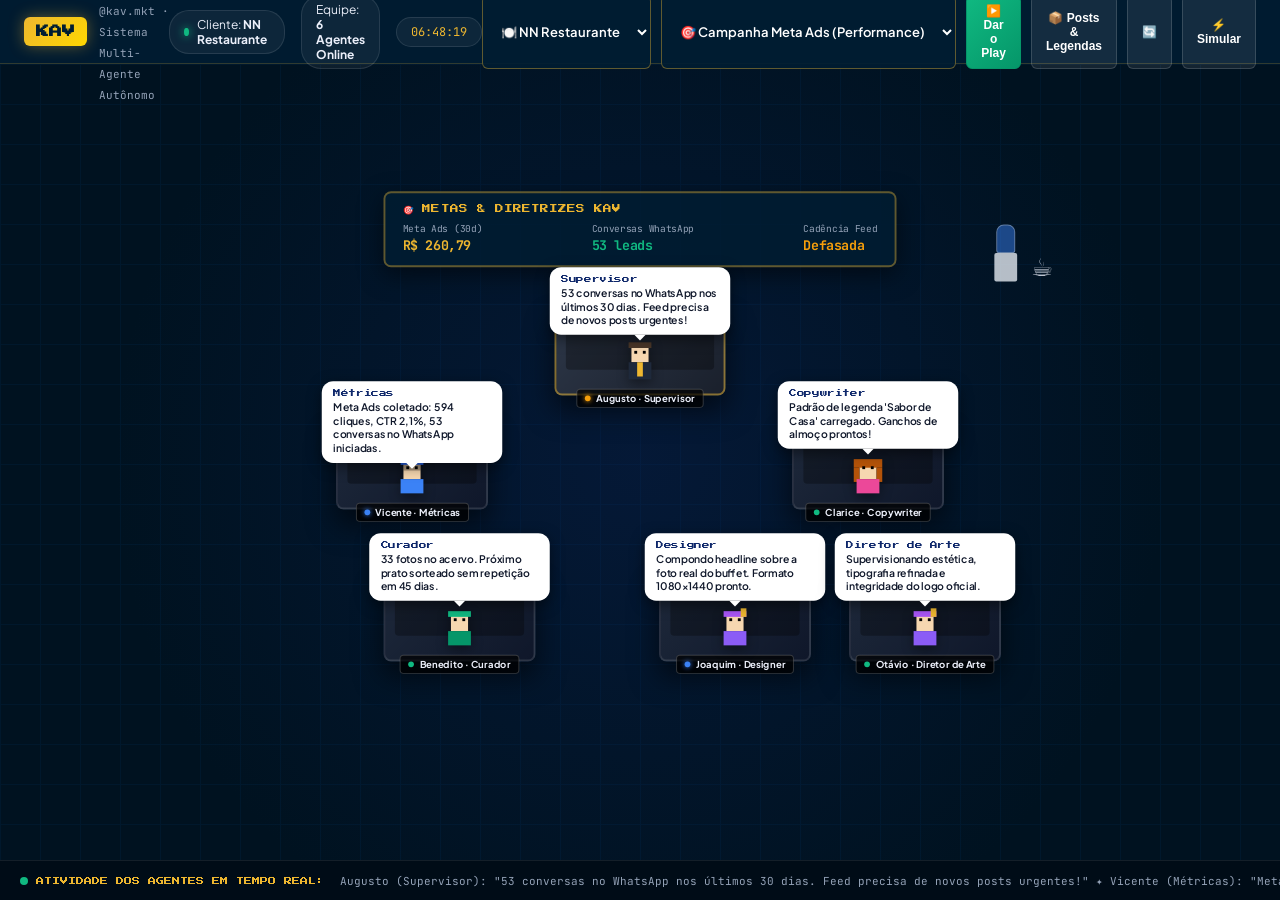
==== commit ff3f0cae: "fix(escritorio): corrige ImportError gerar_copy_foto, rota /api/estado 404 e adiciona Otavio (Direto" ====
--- a/kav-mkt/escritorio-kav/index.html
+++ b/kav-mkt/escritorio-kav/index.html
@@ -26,7 +26,7 @@
         <span>Cliente: <strong>NN Restaurante</strong></span>
       </div>
       <div class="pill team-pill">
-        <span>Equipe: <strong>5 Agentes Online</strong></span>
+        <span>Equipe: <strong>6 Agentes Online</strong></span>
       </div>
       <div class="pill time-pill" id="live-clock">--:--:--</div>
     </div>
@@ -37,8 +37,8 @@
         <option value="ponto-car">🚗 Ponto Car</option>
         <option value="kav">🧠 Kav (@kav.mkt)</option>
       </select>
-      <select id="select-modo" class="select-cliente" title="Selecione o tipo de peça a produzir">
-        <option value="campanha">🎯 Campanha Meta Ads (Alta Performance)</option>
+      <select id="select-modo" class="select-cliente" title="Tipo de peça a produzir">
+        <option value="campanha">🎯 Campanha Meta Ads (Performance)</option>
         <option value="organico">📱 Feed Orgânico Tradicional</option>
       </select>
       <button id="btn-play" class="btn btn-play" title="Disparar a esteira real de agentes de IA para criar o post">
@@ -69,58 +69,67 @@
           </div>
           <div class="board-metric">
             <span class="label">Conversas WhatsApp</span>
-            <span class="val highlight">53 iniciadas</span>
+            <span class="val success">53 leads</span>
           </div>
           <div class="board-metric">
-            <span class="label">Feed Orgânico</span>
-            <span class="val warning">6 meses parado ⚠️</span>
-          </div>
-        </div>
-      </div>
-
-      <!-- Floor Grid & Workstations -->
-      <div class="office-floor">
-
-        <!-- 1. Estação Supervisor (Centro / Diretoria) -->
+            <span class="label">Cadência Feed</span>
+            <span class="val alert">Defasada</span>
+          </div>
+        </div>
+      </div>
+
+      <!-- Water Cooler Area (Relax) -->
+      <div class="break-zone">
+        <div class="water-cooler">
+          <div class="bottle"></div>
+          <div class="base"></div>
+        </div>
+        <div class="coffee-machine">☕</div>
+        <div class="snack-table"></div>
+      </div>
+
+      <!-- Workstations Grid (Isometric Plan) -->
+      <div class="workstations-cluster">
+
+        <!-- 1. Estação Supervisor (Liderança) -->
         <div class="workstation station-supervisor" data-agent="supervisor">
           <div class="speech-bubble" id="bubble-supervisor">
             <span class="agent-tag">Supervisor</span>
-            <p class="bubble-text">Monitorando contas e alinhamento entre tráfego e conteúdo.</p>
-          </div>
-          <div class="desk supervisor-desk">
-            <div class="desk-surface">
-              <div class="laptop pro"></div>
-              <div class="coffee-mug gold"></div>
-              <div class="dashboard-holo"></div>
+            <p class="bubble-text">Monitorando alinhamento: Meta Ads ativo e feed sem posts.</p>
+          </div>
+          <div class="desk executive-desk">
+            <div class="desk-surface">
+              <div class="laptop dual-screen"></div>
+              <div class="coffee-mug"></div>
+              <div class="kpi-sheet"></div>
             </div>
             <div class="avatar-entity" id="avatar-supervisor">
-              <div class="avatar-sprite avatar-sofia"></div>
-              <div class="name-badge">
-                <span class="badge-dot status-online"></span>
+              <div class="avatar-sprite avatar-augusto"></div>
+              <div class="name-badge">
+                <span class="badge-dot status-alerta"></span>
                 <span>Augusto · Supervisor</span>
               </div>
             </div>
           </div>
         </div>
 
-        <!-- 2. Estação Analista de Métricas -->
+        <!-- 2. Estação Analista de Métricas / Performance -->
         <div class="workstation station-metricas" data-agent="metricas">
           <div class="speech-bubble" id="bubble-metricas">
             <span class="agent-tag">Métricas</span>
-            <p class="bubble-text">Conectado à Graph API do Meta Ads. 53 conversas ativas.</p>
-          </div>
-          <div class="desk analytics-desk">
-            <div class="desk-surface">
-              <div class="multi-monitors">
-                <div class="screen screen-left"></div>
-                <div class="screen screen-main"></div>
-              </div>
-              <div class="server-rack-small"></div>
+            <p class="bubble-text">Graph API: 594 cliques e 53 mensagens no WhatsApp.</p>
+          </div>
+          <div class="desk tech-desk">
+            <div class="desk-surface">
+              <div class="terminal-monitor">
+                <div class="screen-glitch"></div>
+              </div>
+              <div class="chart-tablet"></div>
             </div>
             <div class="avatar-entity" id="avatar-metricas">
-              <div class="avatar-sprite avatar-marcos"></div>
-              <div class="name-badge">
-                <span class="badge-dot status-online"></span>
+              <div class="avatar-sprite avatar-vicente"></div>
+              <div class="name-badge">
+                <span class="badge-dot status-trabalhando"></span>
                 <span>Vicente · Métricas</span>
               </div>
             </div>
@@ -131,16 +140,16 @@
         <div class="workstation station-copywriter" data-agent="copywriter">
           <div class="speech-bubble" id="bubble-copywriter">
             <span class="agent-tag">Copywriter</span>
-            <p class="bubble-text">Escrevendo chamadas e legendas no padrão do cliente.</p>
-          </div>
-          <div class="desk copy-desk">
-            <div class="desk-surface">
-              <div class="keyboard-mech"></div>
-              <div class="paper-stack"></div>
-              <div class="coffee-mug navy"></div>
+            <p class="bubble-text">Criando headline e legenda com gancho de almoço e fome.</p>
+          </div>
+          <div class="desk creative-desk">
+            <div class="desk-surface">
+              <div class="typewriter-screen"></div>
+              <div class="notebook-notes"></div>
+              <div class="pen-holder"></div>
             </div>
             <div class="avatar-entity" id="avatar-copywriter">
-              <div class="avatar-sprite avatar-beatriz"></div>
+              <div class="avatar-sprite avatar-clarice"></div>
               <div class="name-badge">
                 <span class="badge-dot status-online"></span>
                 <span>Clarice · Copywriter</span>
@@ -149,7 +158,7 @@
           </div>
         </div>
 
-        <!-- 4. Estação Designer / Diretor de Arte -->
+        <!-- 4. Estação Designer -->
         <div class="workstation station-designer" data-agent="designer">
           <div class="speech-bubble" id="bubble-designer">
             <span class="agent-tag">Designer</span>
@@ -171,7 +180,29 @@
           </div>
         </div>
 
-        <!-- 5. Estação Curador de Catálogo & Acervo -->
+        <!-- 5. Estação Diretor de Arte Sênior -->
+        <div class="workstation station-diretor" data-agent="diretor">
+          <div class="speech-bubble" id="bubble-diretor">
+            <span class="agent-tag">Diretor de Arte</span>
+            <p class="bubble-text">Inspecionando rigor estético, tipografia e logo oficial da N&N.</p>
+          </div>
+          <div class="desk design-desk">
+            <div class="desk-surface">
+              <div class="drawing-tablet"></div>
+              <div class="pantone-swatch"></div>
+              <div class="post-preview-holo"></div>
+            </div>
+            <div class="avatar-entity" id="avatar-diretor">
+              <div class="avatar-sprite avatar-lucas"></div>
+              <div class="name-badge">
+                <span class="badge-dot status-online"></span>
+                <span>Otávio · Diretor de Arte</span>
+              </div>
+            </div>
+          </div>
+        </div>
+
+        <!-- 6. Estação Curador de Catálogo & Acervo -->
         <div class="workstation station-pesquisador" data-agent="pesquisador">
           <div class="speech-bubble" id="bubble-pesquisador">
             <span class="agent-tag">Curador</span>
@@ -179,8 +210,8 @@
           </div>
           <div class="desk curator-desk">
             <div class="desk-surface">
-              <div class="photo-album"></div>
-              <div class="catalog-box"></div>
+              <div class="photo-lightbox"></div>
+              <div class="catalog-binder"></div>
             </div>
             <div class="avatar-entity" id="avatar-pesquisador">
               <div class="avatar-sprite avatar-enzo"></div>
@@ -192,118 +223,124 @@
           </div>
         </div>
 
-      </div> <!-- /office-floor -->
-    </div> <!-- /isometric-world -->
+      </div>
+    </div>
   </main>
 
-  <!-- Live Feed Ticker at Bottom -->
-  <footer class="activity-bar">
-    <div class="feed-label">
-      <span class="pulse-indicator"></span>
-      <span>FEED EM TEMPO REAL:</span>
-    </div>
-    <div class="feed-ticker-container">
-      <div class="feed-ticker" id="feed-ticker">
-        Carregando atividades dos agentes da Kav...
-      </div>
+  <!-- Live Feed / Status Footer Ticker -->
+  <footer class="bottom-bar">
+    <div class="ticker-label">
+      <span class="pulse-icon"></span>
+      ATIVIDADE DOS AGENTES EM TEMPO REAL:
+    </div>
+    <div class="ticker-content" id="feed-ticker">
+      Augusto: "Supervisionando alinhamento de tráfego pago" ✦ Vicente: "Meta Ads 594 cliques" ✦ Clarice: "Escrevendo headlines" ✦ Joaquim: "Compondo artes 1080x1440" ✦ Otávio: "Aprovando layouts" ✦ Benedito: "33 fotos cadastradas"
     </div>
   </footer>
 
-  <!-- Modal / Crachá Detalhado do Funcionário -->
+  <!-- Modal Detalhes do Agente (Crachá) -->
   <div class="modal-overlay" id="agent-modal">
     <div class="modal-card">
-      <button class="btn-close" id="modal-close">&times;</button>
+      <button class="modal-close" id="modal-close">×</button>
       <div class="modal-header">
-        <div class="modal-avatar-preview" id="modal-avatar-icon"></div>
+        <div class="modal-badge-dot" id="modal-status-dot"></div>
         <div>
           <h2 id="modal-name">Nome do Agente</h2>
-          <span class="modal-role" id="modal-role">Cargo</span>
-          <span class="modal-dept" id="modal-dept">Departamento</span>
-        </div>
-      </div>
-
+          <span class="modal-sub" id="modal-role">Cargo</span> · <span id="modal-dept">Departamento</span>
+        </div>
+      </div>
       <div class="modal-body">
         <div class="modal-section">
-          <h4>STATUS ATUAL</h4>
-          <div class="status-indicator-box">
-            <span class="badge-dot" id="modal-status-dot"></span>
-            <span id="modal-status-text">Online</span>
-          </div>
-        </div>
-
+          <div class="section-title">STATUS ATUAL</div>
+          <div class="status-pill" id="modal-status-text">TRABALHANDO</div>
+        </div>
         <div class="modal-section">
-          <h4>EM EXECUÇÃO</h4>
-          <p class="task-desc" id="modal-current-task">Monitorando contas e campanhas.</p>
-        </div>
-
+          <div class="section-title">ATIVIDADE RECENTE</div>
+          <p id="modal-current-task">Carregando atividade...</p>
+        </div>
         <div class="modal-section">
-          <h4>FALA DO AVATAR</h4>
-          <div class="quote-box" id="modal-speech">"..."</div>
-        </div>
-
+          <div class="section-title">ÚLTIMO DIÁLOGO / COMENTÁRIO</div>
+          <blockquote class="modal-quote" id="modal-speech">"Carregando fala..."</blockquote>
+        </div>
         <div class="modal-section">
-          <h4>HISTÓRICO RECENTE</h4>
-          <ul class="activity-history-list" id="modal-history">
-            <li>Nenhuma atividade registrada ainda.</li>
-          </ul>
+          <div class="section-title">HISTÓRICO DE PRODUÇÃO</div>
+          <ul class="activity-history" id="modal-history"></ul>
         </div>
       </div>
     </div>
   </div>
 
-  <script src="app.js"></script>
-
-  <!-- Modal de Entrega do Post Gerado -->
+  <!-- Gaveta Lateral de Posts e Legendas Entregues (Drawer) -->
+  <div class="drawer-overlay" id="posts-drawer-overlay">
+    <div class="posts-drawer">
+      <div class="drawer-header">
+        <div class="drawer-title-group">
+          <h2>📦 Entregáveis da Kav</h2>
+          <span class="drawer-subtitle">Posts completos diagramados (4:5) prontos para publicação</span>
+        </div>
+        <button class="drawer-close" id="btn-close-drawer">×</button>
+      </div>
+      <div class="drawer-body" id="posts-list-container">
+        <!-- Inserido dinamicamente via app.js -->
+      </div>
+    </div>
+  </div>
+
+  <!-- Modal Zoom da Arte / Mockup Instagram Feed -->
+  <div class="modal-overlay" id="art-zoom-modal">
+    <div class="insta-modal-wrapper">
+      <button class="insta-modal-close" id="art-modal-close">×</button>
+      <div id="instagram-post-preview-container"></div>
+    </div>
+  </div>
+
+  <!-- Modal de Entrega de Post Imediato (Gerado no Play) -->
   <div class="modal-overlay" id="post-delivery-modal">
-    <div class="modal-card modal-post-card">
-      <button class="btn-close" id="post-modal-close">&times;</button>
-      <div class="modal-header">
+    <div class="post-delivery-dialog">
+      <button class="post-delivery-close" onclick="fecharPostModal()">×</button>
+      <div class="post-delivery-header">
+        <div class="success-icon">🎉</div>
         <div>
-          <span class="badge-campanha" id="post-modal-badge-campanha" style="display:none; background:#EEB730; color:#2A2A2E; font-weight:700; font-size:11px; letter-spacing:0.03em; padding:4px 10px; border-radius:20px; display:inline-block; margin-bottom:8px;">🎯 Peça de Campanha (Meta Ads)</span>
-          <h2 id="post-modal-title">🎉 Post Concluído com Sucesso!</h2>
-          <span class="modal-role" id="post-modal-subtitle">Esteira de Agentes Autônomos Kav</span>
-        </div>
-      </div>
-      <div class="modal-body post-modal-grid">
+          <h2>Peça Criada com Sucesso!</h2>
+          <span class="sub" id="post-modal-creators">Curadoria: Benedito · Texto: Clarice · Arte: Joaquim · Direção de Arte: Otávio</span>
+        </div>
+      </div>
+      <div class="post-delivery-grid">
         <div class="post-preview-col">
-          <div class="post-image-container" id="post-image-box">
-            <img id="post-modal-img" src="" alt="Arte do Post" style="display:none;">
-            <div id="post-modal-img-placeholder" style="color:#8A9BB8; font-size:12px; text-align:center; padding:20px;">
-              Imagem em processamento ou modo teste
-            </div>
-          </div>
-          <a id="post-modal-download-link" href="#" download="post-kav.png" class="btn btn-primary btn-block" style="text-decoration:none; text-align:center;">
+          <div class="post-preview-box">
+            <img id="post-modal-img" src="" alt="Arte gerada" style="display:none; max-width:100%; border-radius:8px;" />
+            <div id="post-modal-img-placeholder" style="padding:40px; text-align:center; color:#94a3b8;">Gerando imagem...</div>
+          </div>
+          <a id="post-modal-download-link" href="#" download="post-kav.png" class="btn btn-secondary" style="display:none; margin-top:12px; width:100%; justify-content:center;">
             ⬇️ Baixar Imagem (.png)
           </a>
         </div>
-        <div class="post-text-col">
-          <div class="modal-section" id="post-modal-angulo-section" style="display:none;">
-            <h4>ÂNGULO DE CONVERSÃO</h4>
-            <p class="task-desc" id="post-modal-angulo">-</p>
-          </div>
-          <div class="modal-section">
-            <h4 id="post-modal-headline-label">CHAMADA (HEADLINE)</h4>
-            <p class="post-headline-text" id="post-modal-headline">-</p>
-          </div>
-          <div class="modal-section">
-            <h4>SELO</h4>
-            <span class="badge-selo" id="post-modal-selo">-</span>
-          </div>
-          <div class="modal-section">
-            <div class="section-header-flex">
-              <h4 id="post-modal-copy-label">LEGENDA DO POST</h4>
-              <button id="post-modal-copy-btn" class="btn btn-secondary btn-sm">📋 Copiar Legenda</button>
-            </div>
-            <pre class="post-copy-box" id="post-modal-copy"></pre>
-          </div>
-          <div class="modal-section">
-            <h4>CRIAÇÃO</h4>
-            <p class="post-creators-text" id="post-modal-creators">Curadoria: Benedito · Texto: Clarice · Arte: Joaquim</p>
-          </div>
+        <div class="post-caption-col">
+          <div class="caption-header">
+            <span class="headline-badge" id="post-modal-selo">Destaque</span>
+            <h3 id="post-modal-headline">Título</h3>
+          </div>
+          <div class="caption-text-box" id="post-modal-copy"></div>
+          <button class="btn btn-primary" onclick="copiarLegendaModal(this)" style="margin-top:12px; width:100%; justify-content:center;">
+            📋 Copiar Legenda
+          </button>
         </div>
       </div>
     </div>
   </div>
 
+  <script src="app.js"></script>
+  <script>
+    function fecharPostModal() {
+      document.getElementById("post-delivery-modal").classList.remove("open");
+    }
+    function copiarLegendaModal(btn) {
+      const copy = document.getElementById("post-modal-copy").textContent;
+      navigator.clipboard.writeText(copy).then(() => {
+        btn.textContent = "✅ Copiado!";
+        setTimeout(() => btn.textContent = "📋 Copiar Legenda", 2000);
+      });
+    }
+  </script>
 </body>
 </html>
--- a/kav-mkt/escritorio-kav/style.css
+++ b/kav-mkt/escritorio-kav/style.css
@@ -1,21 +1,25 @@
+/* Kav — Estilos do Escritório Virtual de Agentes de IA
+   Visual Isométrico Retrô-Tech com Paleta Profissional da Kav
+*/
+
 :root {
-  --bg-dark: #001220;
-  --bg-surface: #001D32;
-  --bg-surface-elevated: #062b49;
-  --border-color: rgba(238, 183, 48, 0.2);
-  --border-active: #EEB730;
-  
   --kav-navy: #001D32;
+  --kav-navy-light: #0F286B;
+  --kav-slate: #2A2A2E;
+  --kav-slate-light: #4D587B;
   --kav-gold: #EEB730;
-  --kav-light: #EBEFFA;
-  --kav-slate: #4D587B;
+  --kav-cream: #EBEFFA;
+  --kav-red: #A31D1D;
+  --kav-white: #FFFFFF;
   
   --status-online: #10B981;
-  --status-working: #3B82F6;
-  --status-alert: #F59E0B;
-  --status-critical: #EF4444;
-
-  --shadow-glow: 0 0 20px rgba(238, 183, 48, 0.15);
+  --status-alerta: #F59E0B;
+  --status-trabalhando: #3B82F6;
+  --status-critico: #EF4444;
+
+  --font-sans: 'Plus Jakarta Sans', system-ui, sans-serif;
+  --font-mono: 'JetBrains Mono', monospace;
+  --font-pixel: 'Press Start 2P', monospace;
 }
 
 * {
@@ -25,83 +29,90 @@
 }
 
 body {
-  font-family: 'Plus Jakarta Sans', sans-serif;
-  background-color: var(--bg-dark);
-  color: var(--kav-light);
+  background-color: #001220;
+  color: var(--kav-cream);
+  font-family: var(--font-sans);
+  overflow-x: hidden;
   height: 100vh;
   display: flex;
   flex-direction: column;
-  overflow: hidden;
-  user-select: none;
-}
-
-/* Header */
+}
+
+/* Header / Nav */
 .top-nav {
   height: 64px;
-  background: var(--bg-surface);
-  border-bottom: 1px solid var(--border-color);
+  background: rgba(0, 29, 50, 0.95);
+  backdrop-filter: blur(10px);
+  border-bottom: 1px solid rgba(238, 183, 48, 0.2);
   display: flex;
   align-items: center;
   justify-content: space-between;
   padding: 0 24px;
   z-index: 100;
-  box-shadow: 0 4px 12px rgba(0, 0, 0, 0.4);
 }
 
 .brand {
   display: flex;
   align-items: center;
-  gap: 14px;
+  gap: 12px;
 }
 
 .brand-logo {
-  font-family: 'Press Start 2P', monospace;
-  font-size: 16px;
-  background: var(--kav-gold);
+  background: linear-gradient(135deg, var(--kav-gold), #FFD700);
   color: var(--kav-navy);
+  font-family: var(--font-pixel);
+  font-size: 13px;
+  font-weight: 800;
   padding: 8px 12px;
   border-radius: 6px;
-  box-shadow: 0 2px 8px rgba(238, 183, 48, 0.4);
-  letter-spacing: 1px;
+  box-shadow: 0 0 15px rgba(238, 183, 48, 0.4);
 }
 
 .brand-meta h1 {
-  font-size: 16px;
-  font-weight: 800;
-  color: var(--kav-light);
-  letter-spacing: -0.2px;
+  font-size: 15px;
+  font-weight: 700;
+  color: #FFFFFF;
+  letter-spacing: -0.3px;
 }
 
 .brand-meta .sub {
   font-size: 11px;
-  color: #8A9BB8;
-  font-family: 'JetBrains Mono', monospace;
+  color: #94A3B8;
+  font-family: var(--font-mono);
 }
 
 .status-center {
   display: flex;
   align-items: center;
-  gap: 12px;
+  gap: 16px;
 }
 
 .pill {
-  display: flex;
-  align-items: center;
-  gap: 8px;
-  background: var(--bg-surface-elevated);
+  background: rgba(255, 255, 255, 0.05);
+  border: 1px solid rgba(255, 255, 255, 0.1);
   padding: 6px 14px;
   border-radius: 20px;
   font-size: 12px;
-  border: 1px solid rgba(255, 255, 255, 0.08);
-}
-
-.dot.live {
+  display: flex;
+  align-items: center;
+  gap: 8px;
+}
+
+.dot {
   width: 8px;
   height: 8px;
+  border-radius: 50%;
+}
+
+.dot.live {
   background: var(--status-online);
-  border-radius: 50%;
   box-shadow: 0 0 8px var(--status-online);
-  animation: pulse 1.5s infinite;
+  animation: pulse 2s infinite;
+}
+
+.time-pill {
+  font-family: var(--font-mono);
+  color: var(--kav-gold);
 }
 
 .actions {
@@ -109,78 +120,95 @@
   gap: 10px;
 }
 
+.select-cliente {
+  background: rgba(0, 29, 50, 0.9);
+  color: #FFFFFF;
+  border: 1px solid rgba(238, 183, 48, 0.4);
+  padding: 8px 14px;
+  border-radius: 6px;
+  font-family: var(--font-sans);
+  font-size: 13px;
+  font-weight: 600;
+  cursor: pointer;
+  outline: none;
+}
+
+.select-cliente:focus {
+  border-color: var(--kav-gold);
+  box-shadow: 0 0 10px rgba(238, 183, 48, 0.3);
+}
+
 .btn {
-  font-family: 'Plus Jakarta Sans', sans-serif;
+  background: rgba(255, 255, 255, 0.08);
+  border: 1px solid rgba(255, 255, 255, 0.15);
+  color: #FFFFFF;
+  padding: 8px 14px;
+  border-radius: 6px;
   font-size: 12px;
+  font-weight: 600;
+  cursor: pointer;
+  transition: all 0.2s;
+  display: flex;
+  align-items: center;
+  gap: 6px;
+}
+
+.btn:hover {
+  background: rgba(255, 255, 255, 0.15);
+  border-color: var(--kav-gold);
+}
+
+.btn-play {
+  background: linear-gradient(135deg, #10B981, #059669);
+  border-color: #059669;
   font-weight: 700;
-  padding: 8px 16px;
-  border-radius: 8px;
-  border: none;
-  cursor: pointer;
-  transition: all 0.2s ease;
-  display: flex;
-  align-items: center;
-  gap: 6px;
-}
-
-.btn-primary {
-  background: var(--kav-gold);
-  color: var(--kav-navy);
-  box-shadow: 0 2px 10px rgba(238, 183, 48, 0.3);
-}
-
-.btn-primary:hover {
-  background: #f7c756;
-  transform: translateY(-1px);
-}
-
-.btn-secondary {
-  background: var(--bg-surface-elevated);
-  color: var(--kav-light);
-  border: 1px solid rgba(255, 255, 255, 0.15);
-}
-
-.btn-secondary:hover {
-  background: #0b3d66;
-}
-
-/* Office Container / Isometric Stage */
+}
+
+.btn-play:hover {
+  background: linear-gradient(135deg, #059669, #047857);
+}
+
+/* Office Isometric Canvas */
 .office-container {
   flex: 1;
   position: relative;
-  display: flex;
+  overflow: hidden;
+  background: 
+    radial-gradient(circle at 50% 50%, rgba(15, 40, 107, 0.3) 0%, transparent 70%),
+    linear-gradient(#00182C 1px, transparent 1px),
+    linear-gradient(90deg, #00182C 1px, transparent 1px);
+  background-size: 100% 100%, 40px 40px, 40px 40px;
+  display: flex;
+  align-items: center;
   justify-content: center;
-  align-items: center;
-  background: radial-gradient(circle at 50% 40%, #03233d 0%, var(--bg-dark) 80%);
-  overflow: auto;
-  padding: 20px;
 }
 
 .isometric-world {
+  width: 1000px;
+  height: 600px;
   position: relative;
-  width: 1000px;
-  height: 640px;
-}
-
-/* Wall Decor / Whiteboard */
+  transform: scale(0.95);
+  transform-origin: center center;
+}
+
+/* Whiteboard / Mural de Metas */
 .wall-board {
   position: absolute;
-  top: 10px;
+  top: 15px;
   left: 50%;
   transform: translateX(-50%);
   width: 540px;
   background: rgba(0, 29, 50, 0.85);
-  border: 2px solid var(--border-color);
-  border-radius: 10px;
-  padding: 12px 20px;
-  backdrop-filter: blur(8px);
-  box-shadow: var(--shadow-glow);
-  z-index: 5;
+  border: 2px solid rgba(238, 183, 48, 0.4);
+  border-radius: 8px;
+  padding: 12px 18px;
+  box-shadow: 0 8px 25px rgba(0, 0, 0, 0.5);
+  z-index: 10;
 }
 
 .board-header {
-  font-family: 'Press Start 2P', monospace;
-  font-size: 10px;
+  font-family: var(--font-pixel);
+  font-size: 9px;
   color: var(--kav-gold);
   margin-bottom: 8px;
   letter-spacing: 0.5px;
@@ -198,59 +226,90 @@
 }
 
 .board-metric .label {
-  font-size: 11px;
-  color: #8A9BB8;
+  font-size: 10px;
+  color: #94A3B8;
+  font-family: var(--font-mono);
 }
 
 .board-metric .val {
-  font-size: 13px;
+  font-size: 14px;
   font-weight: 700;
-  font-family: 'JetBrains Mono', monospace;
-}
-
-.board-metric .val.highlight {
-  color: var(--kav-gold);
-}
-
-.board-metric .val.warning {
-  color: #F87171;
-}
-
-/* Floor & Workstations */
-.office-floor {
-  position: relative;
-  width: 100%;
-  height: 100%;
-}
-
+  font-family: var(--font-mono);
+}
+
+.val.highlight { color: var(--kav-gold); }
+.val.success { color: var(--status-online); }
+.val.alert { color: var(--status-alerta); }
+
+/* Break Area (Water Cooler) */
+.break-zone {
+  position: absolute;
+  top: 50px;
+  right: 50px;
+  display: flex;
+  align-items: flex-end;
+  gap: 15px;
+  opacity: 0.8;
+}
+
+.water-cooler {
+  width: 24px;
+  height: 60px;
+  display: flex;
+  flex-direction: column;
+  align-items: center;
+}
+
+.water-cooler .bottle {
+  width: 20px;
+  height: 30px;
+  background: rgba(59, 130, 246, 0.6);
+  border-radius: 8px 8px 3px 3px;
+  border: 1px solid rgba(255, 255, 255, 0.4);
+}
+
+.water-cooler .base {
+  width: 24px;
+  height: 30px;
+  background: #E2E8F0;
+  border-radius: 2px;
+}
+
+.coffee-machine {
+  font-size: 26px;
+}
+
+/* Workstations Setup */
 .workstation {
   position: absolute;
-  width: 220px;
-  height: 190px;
   cursor: pointer;
-  transition: transform 0.25s ease;
+  transition: transform 0.2s ease;
 }
 
 .workstation:hover {
-  transform: scale(1.04);
-}
-
-/* Positions of Stations in Room */
+  transform: translateY(-4px) scale(1.02);
+}
+
+/* Posições das Mesas no Escritório (Layout Organizado em Ilhas) */
 .station-supervisor {
-  top: 130px;
-  left: 390px; /* Center top */
+  top: 140px;
+  left: 50%;
+  transform: translateX(-50%);
   z-index: 20;
+}
+.station-supervisor:hover {
+  transform: translateX(-50%) translateY(-4px) scale(1.02);
 }
 
 .station-metricas {
   top: 260px;
-  left: 120px; /* Left middle */
+  left: 180px; /* Top left */
   z-index: 25;
 }
 
 .station-copywriter {
   top: 260px;
-  right: 120px; /* Right middle */
+  right: 180px; /* Top right */
   z-index: 25;
 }
 
@@ -262,7 +321,13 @@
 
 .station-designer {
   top: 420px;
-  right: 230px; /* Bottom right */
+  right: 320px;
+  z-index: 30;
+}
+
+.station-diretor {
+  top: 420px;
+  right: 120px;
   z-index: 30;
 }
 
@@ -293,101 +358,113 @@
   transform: translateX(-50%);
   border-width: 6px 6px 0;
   border-style: solid;
-  border-color: #ffffff transparent transparent;
+  border-color: #ffffff transparent;
 }
 
 .speech-bubble .agent-tag {
-  font-size: 9px;
-  font-weight: 800;
-  text-transform: uppercase;
-  color: #D97706;
   display: block;
+  font-size: 8px;
+  font-family: var(--font-pixel);
+  color: var(--kav-navy-light);
   margin-bottom: 2px;
 }
 
 .speech-bubble .bubble-text {
   font-weight: 600;
-  color: #111827;
-}
-
-/* Desk Styling */
+  color: #0F172A;
+}
+
+/* Mesas e Mobília 2.5D */
 .desk {
   position: relative;
-  width: 150px;
+  width: 160px;
   height: 90px;
-  margin: 35px auto 0;
-  background: #0a3356;
-  border: 2px solid rgba(238, 183, 48, 0.4);
-  border-radius: 12px;
-  box-shadow: 0 10px 20px rgba(0, 0, 0, 0.4);
+  background: linear-gradient(135deg, #1E293B, #0F172A);
+  border: 2px solid rgba(255, 255, 255, 0.1);
+  border-radius: 8px;
+  box-shadow: 0 15px 30px rgba(0, 0, 0, 0.6), inset 0 1px 0 rgba(255, 255, 255, 0.2);
+  display: flex;
+  align-items: center;
+  justify-content: center;
+}
+
+.desk.executive-desk {
+  border-color: rgba(238, 183, 48, 0.5);
+  background: linear-gradient(135deg, #2D3748, #1A202C);
+  width: 180px;
 }
 
 .desk-surface {
-  position: relative;
-  width: 100%;
-  height: 100%;
-  padding: 8px;
-}
-
-/* Avatar Sprite & Representation */
+  position: absolute;
+  top: 10px;
+  left: 10px;
+  right: 10px;
+  bottom: 25px;
+  background: rgba(0, 0, 0, 0.3);
+  border-radius: 4px;
+}
+
+/* Avatares dos Agentes (Estilo Pixel Art com Efeito Flutuante) */
 .avatar-entity {
   position: absolute;
-  top: -20px;
-  left: 50%;
-  transform: translateX(-50%);
+  bottom: -15px;
   display: flex;
   flex-direction: column;
   align-items: center;
 }
 
 .avatar-sprite {
-  width: 50px;
-  height: 50px;
-  border-radius: 50%;
-  border: 3px solid var(--kav-gold);
-  background-size: cover;
+  width: 48px;
+  height: 48px;
+  background-size: contain;
+  background-repeat: no-repeat;
   background-position: center;
-  box-shadow: 0 4px 12px rgba(0, 0, 0, 0.4);
-  animation: floatAvatar 3s ease-in-out infinite;
-}
-
-/* Different avatar illustrations / icons */
-.avatar-sofia {
-  background: linear-gradient(135deg, #F59E0B, #B45309);
-  background-image: radial-gradient(circle at 35% 35%, #FDE68A 0%, #D97706 70%);
-}
-
-.avatar-marcos {
-  background: linear-gradient(135deg, #3B82F6, #1D4ED8);
-  background-image: radial-gradient(circle at 35% 35%, #93C5FD 0%, #2563EB 70%);
-}
-
-.avatar-beatriz {
-  background: linear-gradient(135deg, #EC4899, #BE185D);
-  background-image: radial-gradient(circle at 35% 35%, #FBCFE8 0%, #DB2777 70%);
+  filter: drop-shadow(0 4px 6px rgba(0, 0, 0, 0.4));
+  transition: transform 0.2s ease;
+}
+
+/* Sprites Visuais Diferenciados para Cada Agente */
+.avatar-augusto {
+  background-image: url('data:image/svg+xml;utf8,<svg xmlns="http://www.w3.org/2000/svg" viewBox="0 0 32 32"><rect x="10" y="4" width="12" height="12" fill="%23f6d7b0"/><rect x="8" y="2" width="16" height="4" fill="%234a3728"/><rect x="8" y="16" width="16" height="12" fill="%231e293b"/><rect x="14" y="16" width="4" height="10" fill="%23eeb730"/><rect x="12" y="8" width="2" height="2" fill="%23000"/><rect x="18" y="8" width="2" height="2" fill="%23000"/></svg>');
+}
+
+.avatar-vicente {
+  background-image: url('data:image/svg+xml;utf8,<svg xmlns="http://www.w3.org/2000/svg" viewBox="0 0 32 32"><rect x="10" y="6" width="12" height="12" fill="%23f6d7b0"/><rect x="8" y="4" width="16" height="4" fill="%232563eb"/><rect x="8" y="18" width="16" height="10" fill="%233b82f6"/><rect x="10" y="8" width="12" height="4" fill="%23000" fill-opacity="0.3"/><rect x="12" y="9" width="2" height="2" fill="%23000"/><rect x="18" y="9" width="2" height="2" fill="%23000"/></svg>');
+}
+
+.avatar-clarice {
+  background-image: url('data:image/svg+xml;utf8,<svg xmlns="http://www.w3.org/2000/svg" viewBox="0 0 32 32"><rect x="10" y="6" width="12" height="12" fill="%23f6d7b0"/><rect x="6" y="4" width="20" height="6" fill="%23b45309"/><rect x="6" y="10" width="4" height="10" fill="%23b45309"/><rect x="22" y="10" width="4" height="10" fill="%23b45309"/><rect x="8" y="18" width="16" height="10" fill="%23ec4899"/><rect x="12" y="9" width="2" height="2" fill="%23000"/><rect x="18" y="9" width="2" height="2" fill="%23000"/></svg>');
 }
 
 .avatar-lucas {
-  background: linear-gradient(135deg, #10B981, #047857);
-  background-image: radial-gradient(circle at 35% 35%, #A7F3D0 0%, #059669 70%);
+  background-image: url('data:image/svg+xml;utf8,<svg xmlns="http://www.w3.org/2000/svg" viewBox="0 0 32 32"><rect x="10" y="6" width="12" height="12" fill="%23f6d7b0"/><rect x="8" y="4" width="16" height="4" fill="%23a855f7"/><rect x="8" y="18" width="16" height="10" fill="%238b5cf6"/><rect x="20" y="2" width="4" height="6" fill="%23eeb730"/><rect x="12" y="9" width="2" height="2" fill="%23000"/><rect x="18" y="9" width="2" height="2" fill="%23000"/></svg>');
 }
 
 .avatar-enzo {
-  background: linear-gradient(135deg, #8B5CF6, #6D28D9);
-  background-image: radial-gradient(circle at 35% 35%, #DDD6FE 0%, #7C3AED 70%);
-}
-
+  background-image: url('data:image/svg+xml;utf8,<svg xmlns="http://www.w3.org/2000/svg" viewBox="0 0 32 32"><rect x="10" y="6" width="12" height="12" fill="%23f6d7b0"/><rect x="8" y="4" width="16" height="4" fill="%2310b981"/><rect x="8" y="18" width="16" height="10" fill="%23059669"/><rect x="12" y="9" width="2" height="2" fill="%23000"/><rect x="18" y="9" width="2" height="2" fill="%23000"/></svg>');
+}
+
+.avatar-sprite.jump {
+  animation: jumpAnim 0.6s ease;
+}
+
+@keyframes jumpAnim {
+  0%, 100% { transform: translateY(0); }
+  50% { transform: translateY(-16px); }
+}
+
+/* Crachá no Pé da Mesa */
 .name-badge {
   margin-top: 4px;
-  background: rgba(0, 20, 36, 0.9);
-  border: 1px solid rgba(255, 255, 255, 0.15);
-  border-radius: 12px;
+  background: rgba(0, 0, 0, 0.7);
+  border: 1px solid rgba(255, 255, 255, 0.2);
+  border-radius: 4px;
   padding: 3px 8px;
   font-size: 10px;
   font-weight: 700;
   display: flex;
   align-items: center;
-  gap: 5px;
+  gap: 6px;
   white-space: nowrap;
 }
 
@@ -396,392 +473,366 @@
   height: 6px;
   border-radius: 50%;
 }
-
-.badge-dot.status-online { background: var(--status-online); box-shadow: 0 0 6px var(--status-online); }
-.badge-dot.status-working { background: var(--status-working); box-shadow: 0 0 6px var(--status-working); }
-.badge-dot.status-alert { background: var(--status-alert); box-shadow: 0 0 6px var(--status-alert); }
-
-/* Decorative Furniture Elements */
-.laptop.pro {
-  width: 32px;
-  height: 20px;
-  background: #CBD5E1;
-  border-radius: 3px;
-  margin: 10px auto 0;
-  border-top: 2px solid #38BDF8;
-}
-
-.multi-monitors {
-  display: flex;
-  gap: 4px;
-  justify-content: center;
-  margin-top: 6px;
-}
-
-.multi-monitors .screen {
-  width: 24px;
-  height: 18px;
-  background: #1E293B;
-  border: 1px solid #38BDF8;
-  border-radius: 2px;
-}
-
-.drawing-tablet {
-  width: 36px;
-  height: 24px;
-  background: #0284C7;
-  border: 2px solid #38BDF8;
-  border-radius: 4px;
-  margin: 8px auto 0;
-}
-
-.keyboard-mech {
-  width: 38px;
-  height: 16px;
-  background: #334155;
-  border-radius: 2px;
-  margin: 12px auto 0;
-}
-
-.coffee-mug {
-  width: 8px;
-  height: 10px;
-  border-radius: 2px;
-  position: absolute;
-  top: 14px;
-  right: 14px;
-}
-
-.coffee-mug.gold { background: var(--kav-gold); }
-.coffee-mug.navy { background: #38BDF8; }
-
-/* Bottom Live Ticker */
-.activity-bar {
+.badge-dot.status-online { background: var(--status-online); }
+.badge-dot.status-alerta { background: var(--status-alerta); box-shadow: 0 0 6px var(--status-alerta); }
+.badge-dot.status-trabalhando { background: var(--status-trabalhando); box-shadow: 0 0 6px var(--status-trabalhando); }
+
+/* Footer Ticker */
+.bottom-bar {
   height: 40px;
   background: #000c17;
-  border-top: 1px solid var(--border-color);
-  display: flex;
-  align-items: center;
-  padding: 0 24px;
-  font-family: 'JetBrains Mono', monospace;
+  border-top: 1px solid rgba(255, 255, 255, 0.08);
+  display: flex;
+  align-items: center;
+  padding: 0 20px;
+  overflow: hidden;
   font-size: 11px;
 }
 
-.feed-label {
+.ticker-label {
   display: flex;
   align-items: center;
   gap: 8px;
+  font-family: var(--font-pixel);
+  font-size: 8px;
   color: var(--kav-gold);
-  font-weight: 700;
+  white-space: nowrap;
   margin-right: 16px;
 }
 
-.pulse-indicator {
+.pulse-icon {
   width: 8px;
   height: 8px;
-  background: var(--kav-gold);
+  background: var(--status-online);
   border-radius: 50%;
-  animation: pulse 1s infinite;
-}
-
-.feed-ticker-container {
-  flex: 1;
-  overflow: hidden;
+  animation: pulse 1.5s infinite;
+}
+
+.ticker-content {
+  color: #94A3B8;
+  font-family: var(--font-mono);
   white-space: nowrap;
-}
-
-.feed-ticker {
-  color: #94A3B8;
-  animation: tickerScroll 25s linear infinite;
-}
-
-/* Modal / Crachá */
-.modal-overlay {
+  animation: marquee 30s linear infinite;
+}
+
+@keyframes marquee {
+  0% { transform: translateX(100%); }
+  100% { transform: translateX(-100%); }
+}
+
+@keyframes pulse {
+  0%, 100% { opacity: 1; transform: scale(1); }
+  50% { opacity: 0.4; transform: scale(1.2); }
+}
+
+/* Modals */
+.modal-overlay, .drawer-overlay {
   position: fixed;
-  inset: 0;
-  background: rgba(0, 10, 20, 0.75);
+  top: 0;
+  left: 0;
+  right: 0;
+  bottom: 0;
+  background: rgba(0, 0, 0, 0.8);
   backdrop-filter: blur(6px);
   display: none;
+  align-items: center;
   justify-content: center;
-  align-items: center;
   z-index: 1000;
 }
 
-.modal-overlay.open {
+.modal-overlay.open, .drawer-overlay.open {
   display: flex;
 }
 
 .modal-card {
-  width: 440px;
-  background: var(--bg-surface);
-  border: 2px solid var(--kav-gold);
-  border-radius: 14px;
+  background: #0F172A;
+  border: 1px solid rgba(238, 183, 48, 0.3);
+  border-radius: 12px;
+  width: 480px;
+  max-width: 90vw;
   padding: 24px;
-  box-shadow: 0 10px 40px rgba(0, 0, 0, 0.7);
   position: relative;
-  animation: modalEnter 0.25s ease-out;
-}
-
-.btn-close {
+  box-shadow: 0 20px 50px rgba(0, 0, 0, 0.8);
+}
+
+.modal-close, .drawer-close {
   position: absolute;
   top: 16px;
   right: 16px;
-  background: none;
+  background: transparent;
   border: none;
   color: #94A3B8;
   font-size: 24px;
   cursor: pointer;
 }
 
-.btn-close:hover {
-  color: #ffffff;
-}
-
 .modal-header {
   display: flex;
   align-items: center;
-  gap: 16px;
+  gap: 12px;
   margin-bottom: 20px;
+  border-bottom: 1px solid rgba(255, 255, 255, 0.1);
   padding-bottom: 16px;
-  border-bottom: 1px solid rgba(255, 255, 255, 0.1);
-}
-
-.modal-avatar-preview {
-  width: 64px;
-  height: 64px;
-  border-radius: 50%;
-  border: 3px solid var(--kav-gold);
 }
 
 .modal-header h2 {
   font-size: 18px;
-  font-weight: 800;
-  color: var(--kav-light);
-}
-
-.modal-role {
-  display: block;
+  font-weight: 700;
+}
+
+.modal-sub {
+  font-family: var(--font-mono);
+  font-size: 12px;
+  color: var(--kav-gold);
+}
+
+.modal-section {
+  margin-bottom: 16px;
+}
+
+.modal-section .section-title {
+  font-family: var(--font-pixel);
+  font-size: 8px;
+  color: #64748B;
+  margin-bottom: 6px;
+}
+
+.status-pill {
+  display: inline-block;
+  background: rgba(59, 130, 246, 0.2);
+  border: 1px solid #3B82F6;
+  color: #93C5FD;
+  font-family: var(--font-mono);
+  font-size: 11px;
+  font-weight: 700;
+  padding: 4px 10px;
+  border-radius: 4px;
+}
+
+.modal-quote {
+  background: rgba(255, 255, 255, 0.03);
+  border-left: 3px solid var(--kav-gold);
+  padding: 10px 14px;
+  border-radius: 0 6px 6px 0;
+  font-style: italic;
   font-size: 13px;
+  color: #E2E8F0;
+}
+
+.activity-history {
+  list-style: none;
+  font-size: 12px;
+  color: #94A3B8;
+}
+
+.activity-history li {
+  padding: 6px 0;
+  border-bottom: 1px dashed rgba(255, 255, 255, 0.05);
+}
+
+/* Drawer de Posts */
+.posts-drawer {
+  position: absolute;
+  top: 0;
+  right: 0;
+  bottom: 0;
+  width: 650px;
+  max-width: 90vw;
+  background: #001528;
+  border-left: 1px solid rgba(238, 183, 48, 0.3);
+  display: flex;
+  flex-direction: column;
+}
+
+.drawer-header {
+  padding: 24px;
+  border-bottom: 1px solid rgba(255, 255, 255, 0.1);
+  display: flex;
+  justify-content: space-between;
+  align-items: center;
+}
+
+.drawer-header h2 { font-size: 18px; }
+.drawer-subtitle { font-size: 12px; color: #94A3B8; }
+
+.drawer-body {
+  flex: 1;
+  overflow-y: auto;
+  padding: 20px;
+  display: flex;
+  flex-direction: column;
+  gap: 16px;
+}
+
+.post-delivery-card {
+  background: rgba(255, 255, 255, 0.03);
+  border: 1px solid rgba(255, 255, 255, 0.08);
+  border-radius: 8px;
+  padding: 16px;
+}
+
+.post-card-meta {
+  display: flex;
+  justify-content: space-between;
+  margin-bottom: 12px;
+  font-size: 11px;
   color: var(--kav-gold);
-  font-weight: 600;
-}
-
-.modal-dept {
-  display: inline-block;
+}
+
+.post-card-grid {
+  display: grid;
+  grid-template-columns: 180px 1fr;
+  gap: 16px;
+}
+
+.post-art-canvas {
+  height: 240px;
+  background: #000;
+  border-radius: 6px;
+  overflow: hidden;
+  position: relative;
+  cursor: pointer;
+}
+
+.art-photo-bg {
+  width: 100%;
+  height: 100%;
+  background-size: cover;
+  background-position: center;
+}
+
+.art-hover-overlay {
+  position: absolute;
+  inset: 0;
+  background: rgba(0, 0, 0, 0.6);
+  display: flex;
+  align-items: center;
+  justify-content: center;
+  opacity: 0;
+  transition: opacity 0.2s;
   font-size: 11px;
-  color: #8A9BB8;
-  font-family: 'JetBrains Mono', monospace;
-}
-
-.modal-section {
-  margin-bottom: 14px;
-}
-
-.modal-section h4 {
+}
+
+.post-art-canvas:hover .art-hover-overlay {
+  opacity: 1;
+}
+
+.art-actions-row {
+  display: flex;
+  gap: 8px;
+  margin-top: 8px;
+}
+
+.btn-art-action {
+  flex: 1;
+  background: rgba(255, 255, 255, 0.08);
+  border: 1px solid rgba(255, 255, 255, 0.15);
+  color: #FFF;
+  padding: 6px;
+  border-radius: 4px;
   font-size: 10px;
-  font-family: 'JetBrains Mono', monospace;
-  color: #8A9BB8;
-  letter-spacing: 0.5px;
-  margin-bottom: 6px;
-}
-
-.status-indicator-box {
-  display: inline-flex;
-  align-items: center;
-  gap: 6px;
-  background: var(--bg-surface-elevated);
-  padding: 4px 10px;
-  border-radius: 6px;
+  cursor: pointer;
+}
+
+.post-caption-box {
+  background: rgba(0, 0, 0, 0.4);
+  padding: 10px;
+  border-radius: 4px;
   font-size: 12px;
-  font-weight: 700;
-}
-
-.task-desc {
-  font-size: 13px;
+  max-height: 160px;
+  overflow-y: auto;
   line-height: 1.4;
-  color: var(--kav-light);
-}
-
-.quote-box {
-  background: rgba(238, 183, 48, 0.08);
-  border-left: 3px solid var(--kav-gold);
-  padding: 8px 12px;
-  border-radius: 0 6px 6px 0;
-  font-size: 12px;
-  font-style: italic;
-  color: #FDE68A;
-}
-
-.activity-history-list {
-  list-style: none;
+  color: #CBD5E1;
+  margin-top: 8px;
+}
+
+.post-caption-footer {
+  margin-top: 8px;
+}
+
+.btn-copy {
+  background: var(--kav-navy-light);
+  border: 1px solid rgba(238, 183, 48, 0.4);
+  color: #FFF;
+  padding: 6px 12px;
+  border-radius: 4px;
   font-size: 11px;
-  font-family: 'JetBrains Mono', monospace;
+  cursor: pointer;
+}
+
+/* Dialog de Entrega Imediata */
+.post-delivery-dialog {
+  background: #0F172A;
+  border: 2px solid var(--kav-gold);
+  border-radius: 12px;
+  width: 800px;
+  max-width: 95vw;
+  padding: 24px;
+  position: relative;
+  box-shadow: 0 25px 60px rgba(0,0,0,0.9);
+}
+
+.post-delivery-close {
+  position: absolute;
+  top: 16px;
+  right: 16px;
+  background: transparent;
+  border: none;
   color: #94A3B8;
-  display: flex;
-  flex-direction: column;
-  gap: 6px;
-  max-height: 120px;
-  overflow-y: auto;
-}
-
-.activity-history-list li {
-  padding-left: 10px;
-  position: relative;
-}
-
-.activity-history-list li::before {
-  content: '▸';
-  position: absolute;
-  left: 0;
-  color: var(--kav-gold);
-}
-
-/* Animations */
-@keyframes pulse {
-  0% { opacity: 0.6; transform: scale(0.95); }
-  50% { opacity: 1; transform: scale(1.1); }
-  100% { opacity: 0.6; transform: scale(0.95); }
-}
-
-@keyframes floatAvatar {
-  0% { transform: translateY(0); }
-  50% { transform: translateY(-4px); }
-  100% { transform: translateY(0); }
-}
-
-@keyframes modalEnter {
-  from { opacity: 0; transform: scale(0.92); }
-  to { opacity: 1; transform: scale(1); }
-}
-
-/* Botão de Play Interativo e Seletor de Cliente */
-.btn-play {
-  background: #10B981 !important;
-  color: #FFFFFF !important;
-  box-shadow: 0 2px 14px rgba(16, 185, 129, 0.45) !important;
-  font-weight: 800 !important;
-  letter-spacing: 0.3px;
-  animation: play-pulse 2.2s infinite;
-}
-
-.btn-play:hover {
-  background: #059669 !important;
-  transform: translateY(-2px);
-  box-shadow: 0 4px 18px rgba(16, 185, 129, 0.6) !important;
-}
-
-.btn-play:disabled {
-  background: #4B5563 !important;
-  color: #9CA3AF !important;
-  box-shadow: none !important;
-  cursor: not-allowed !important;
-  animation: none !important;
-  transform: none !important;
-}
-
-@keyframes play-pulse {
-  0%, 100% { box-shadow: 0 0 0 0 rgba(16, 185, 129, 0.6); }
-  50% { box-shadow: 0 0 0 8px rgba(16, 185, 129, 0); }
-}
-
-.select-cliente {
-  background: var(--bg-surface-elevated);
-  color: var(--kav-light);
-  border: 1px solid rgba(255, 255, 255, 0.18);
-  border-radius: 8px;
-  padding: 6px 12px;
-  font-family: 'Plus Jakarta Sans', sans-serif;
-  font-size: 12px;
-  font-weight: 700;
-  outline: none;
+  font-size: 24px;
   cursor: pointer;
-  transition: border-color 0.2s;
-}
-
-.select-cliente:focus {
-  border-color: var(--kav-gold);
-}
-
-/* Modal de Entrega do Post Gerado */
-.modal-post-card {
-  max-width: 860px !important;
-  width: 92% !important;
-}
-
-.post-modal-grid {
+}
+
+.post-delivery-header {
+  display: flex;
+  align-items: center;
+  gap: 12px;
+  margin-bottom: 20px;
+  padding-bottom: 12px;
+  border-bottom: 1px solid rgba(255,255,255,0.1);
+}
+
+.post-delivery-header .success-icon { font-size: 28px; }
+.post-delivery-header h2 { font-size: 20px; color: #FFF; }
+.post-delivery-header .sub { font-size: 12px; color: #94A3B8; }
+
+.post-delivery-grid {
   display: grid;
   grid-template-columns: 320px 1fr;
   gap: 24px;
 }
 
-@media (max-width: 768px) {
-  .post-modal-grid {
-    grid-template-columns: 1fr;
-  }
-}
-
-.post-image-container {
-  width: 100%;
-  aspect-ratio: 4 / 5;
-  background: #11141D;
+.post-preview-box {
+  background: #000;
   border-radius: 8px;
   overflow: hidden;
-  display: flex;
-  align-items: center;
-  justify-content: center;
-  border: 1px solid rgba(255, 255, 255, 0.12);
+  border: 1px solid rgba(255,255,255,0.1);
+}
+
+.caption-header {
   margin-bottom: 12px;
 }
 
-.post-image-container img {
-  width: 100%;
-  height: 100%;
-  object-fit: cover;
-}
-
-.post-headline-text {
-  font-size: 15px;
+.headline-badge {
+  background: var(--kav-gold);
+  color: var(--kav-navy);
   font-weight: 800;
-  color: var(--kav-gold);
-}
-
-.badge-selo {
+  font-size: 10px;
+  padding: 3px 8px;
+  border-radius: 4px;
   display: inline-block;
-  background: rgba(238, 183, 48, 0.15);
-  color: var(--kav-gold);
-  border: 1px solid var(--kav-gold);
-  padding: 4px 10px;
-  border-radius: 4px;
-  font-size: 11px;
-  font-weight: 700;
-}
-
-.section-header-flex {
-  display: flex;
-  justify-content: space-between;
-  align-items: center;
   margin-bottom: 6px;
 }
 
-.post-copy-box {
-  background: var(--bg-surface-elevated);
-  border: 1px solid rgba(255, 255, 255, 0.08);
+.caption-text-box {
+  background: rgba(0,0,0,0.5);
+  border: 1px solid rgba(255,255,255,0.08);
   border-radius: 6px;
-  padding: 12px;
-  font-family: 'JetBrains Mono', monospace;
-  font-size: 12px;
-  color: #D1D5DB;
+  padding: 16px;
+  font-size: 13px;
+  line-height: 1.5;
+  color: #E2E8F0;
+  max-height: 340px;
+  overflow-y: auto;
   white-space: pre-wrap;
-  max-height: 200px;
-  overflow-y: auto;
-}
-
-.btn-block {
-  width: 100%;
-  justify-content: center;
-}
-
-.btn-sm {
-  padding: 4px 10px;
-  font-size: 11px;
-}
+}
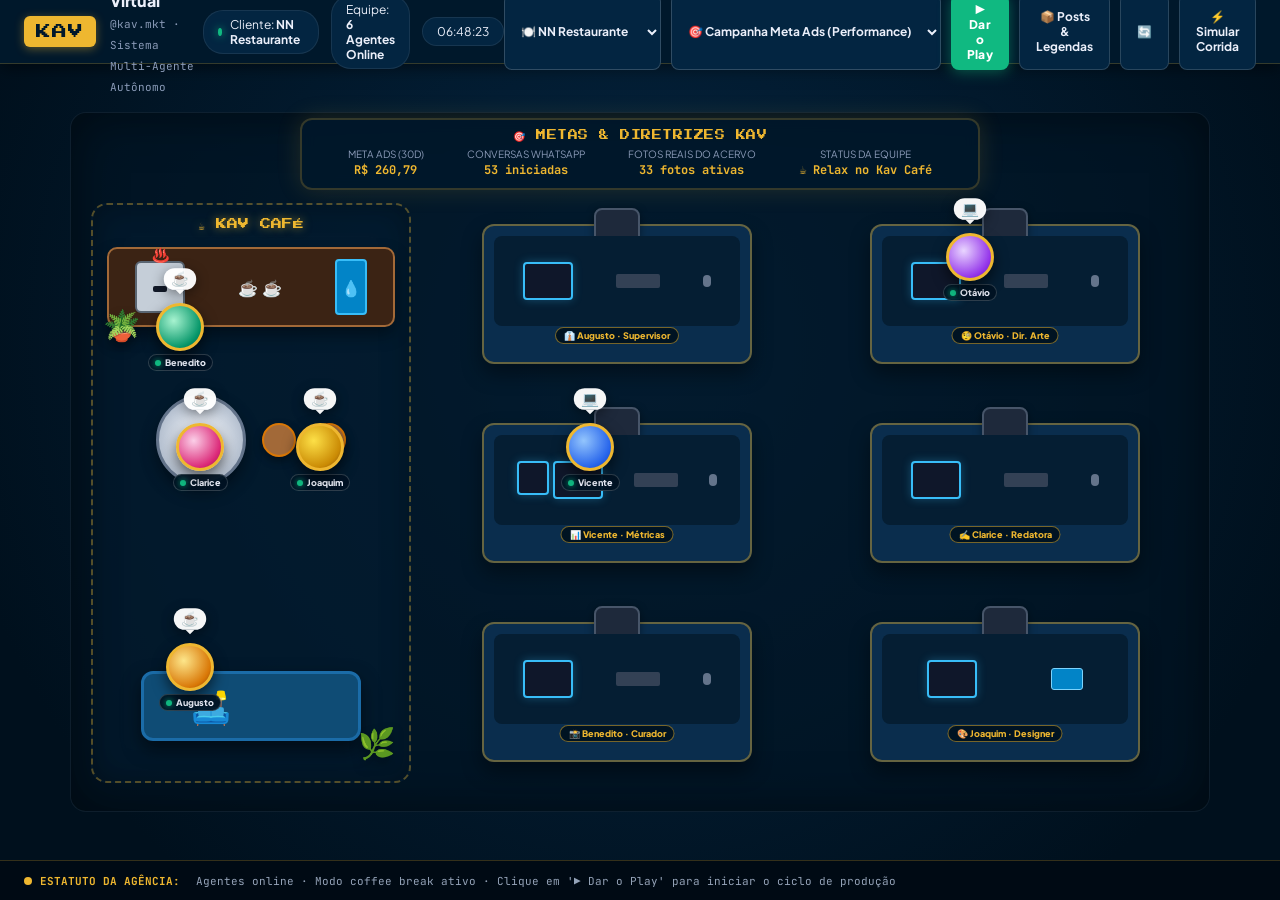
==== commit 8f55e2a9: "feat: adiciona escritorio ampliado com area de cafe, corrida pras mesas no play e dialogos em emojis" ====
--- a/kav-mkt/escritorio-kav/index.html
+++ b/kav-mkt/escritorio-kav/index.html
@@ -50,16 +50,16 @@
       <button id="btn-refresh" class="btn btn-secondary" title="Recarregar estado atual dos agentes">
         🔄
       </button>
-      <button id="btn-demo" class="btn btn-secondary" title="Simular animação rápida">
-        ⚡ Simular
+      <button id="btn-demo" class="btn btn-secondary" title="Simular animação de corrida e trabalho">
+        ⚡ Simular Corrida
       </button>
     </div>
   </header>
 
-  <!-- Main Isometric Office Canvas / Container -->
+  <!-- Main Office Stage -->
   <main class="office-container">
     <div class="isometric-world">
-      <!-- Office Wall Decor & Whiteboard -->
+      <!-- Whiteboard / Metas da Agência no Topo -->
       <div class="wall-board">
         <div class="board-header">🎯 METAS & DIRETRIZES KAV</div>
         <div class="board-content">
@@ -69,278 +69,326 @@
           </div>
           <div class="board-metric">
             <span class="label">Conversas WhatsApp</span>
-            <span class="val success">53 leads</span>
+            <span class="val highlight">53 iniciadas</span>
           </div>
           <div class="board-metric">
-            <span class="label">Cadência Feed</span>
-            <span class="val alert">Defasada</span>
-          </div>
-        </div>
-      </div>
-
-      <!-- Water Cooler Area (Relax) -->
-      <div class="break-zone">
-        <div class="water-cooler">
-          <div class="bottle"></div>
-          <div class="base"></div>
-        </div>
-        <div class="coffee-machine">☕</div>
-        <div class="snack-table"></div>
-      </div>
-
-      <!-- Workstations Grid (Isometric Plan) -->
-      <div class="workstations-cluster">
-
-        <!-- 1. Estação Supervisor (Liderança) -->
-        <div class="workstation station-supervisor" data-agent="supervisor">
-          <div class="speech-bubble" id="bubble-supervisor">
-            <span class="agent-tag">Supervisor</span>
-            <p class="bubble-text">Monitorando alinhamento: Meta Ads ativo e feed sem posts.</p>
-          </div>
-          <div class="desk executive-desk">
-            <div class="desk-surface">
-              <div class="laptop dual-screen"></div>
-              <div class="coffee-mug"></div>
-              <div class="kpi-sheet"></div>
-            </div>
-            <div class="avatar-entity" id="avatar-supervisor">
-              <div class="avatar-sprite avatar-augusto"></div>
-              <div class="name-badge">
-                <span class="badge-dot status-alerta"></span>
-                <span>Augusto · Supervisor</span>
-              </div>
-            </div>
-          </div>
-        </div>
-
-        <!-- 2. Estação Analista de Métricas / Performance -->
-        <div class="workstation station-metricas" data-agent="metricas">
-          <div class="speech-bubble" id="bubble-metricas">
-            <span class="agent-tag">Métricas</span>
-            <p class="bubble-text">Graph API: 594 cliques e 53 mensagens no WhatsApp.</p>
-          </div>
-          <div class="desk tech-desk">
-            <div class="desk-surface">
-              <div class="terminal-monitor">
-                <div class="screen-glitch"></div>
-              </div>
-              <div class="chart-tablet"></div>
-            </div>
-            <div class="avatar-entity" id="avatar-metricas">
-              <div class="avatar-sprite avatar-vicente"></div>
-              <div class="name-badge">
-                <span class="badge-dot status-trabalhando"></span>
-                <span>Vicente · Métricas</span>
-              </div>
-            </div>
-          </div>
-        </div>
-
-        <!-- 3. Estação Redatora / Copywriter -->
-        <div class="workstation station-copywriter" data-agent="copywriter">
-          <div class="speech-bubble" id="bubble-copywriter">
-            <span class="agent-tag">Copywriter</span>
-            <p class="bubble-text">Criando headline e legenda com gancho de almoço e fome.</p>
-          </div>
-          <div class="desk creative-desk">
-            <div class="desk-surface">
-              <div class="typewriter-screen"></div>
-              <div class="notebook-notes"></div>
-              <div class="pen-holder"></div>
-            </div>
-            <div class="avatar-entity" id="avatar-copywriter">
-              <div class="avatar-sprite avatar-clarice"></div>
-              <div class="name-badge">
-                <span class="badge-dot status-online"></span>
-                <span>Clarice · Copywriter</span>
-              </div>
-            </div>
-          </div>
-        </div>
-
-        <!-- 4. Estação Designer -->
-        <div class="workstation station-designer" data-agent="designer">
-          <div class="speech-bubble" id="bubble-designer">
-            <span class="agent-tag">Designer</span>
-            <p class="bubble-text">Diagramando layouts 1080x1440 sobre as fotos reais.</p>
-          </div>
-          <div class="desk design-desk">
-            <div class="desk-surface">
-              <div class="drawing-tablet"></div>
-              <div class="pantone-swatch"></div>
-              <div class="post-preview-holo"></div>
-            </div>
-            <div class="avatar-entity" id="avatar-designer">
-              <div class="avatar-sprite avatar-lucas"></div>
-              <div class="name-badge">
-                <span class="badge-dot status-online"></span>
-                <span>Joaquim · Designer</span>
-              </div>
-            </div>
-          </div>
-        </div>
-
-        <!-- 5. Estação Diretor de Arte Sênior -->
-        <div class="workstation station-diretor" data-agent="diretor">
-          <div class="speech-bubble" id="bubble-diretor">
-            <span class="agent-tag">Diretor de Arte</span>
-            <p class="bubble-text">Inspecionando rigor estético, tipografia e logo oficial da N&N.</p>
-          </div>
-          <div class="desk design-desk">
-            <div class="desk-surface">
-              <div class="drawing-tablet"></div>
-              <div class="pantone-swatch"></div>
-              <div class="post-preview-holo"></div>
-            </div>
-            <div class="avatar-entity" id="avatar-diretor">
-              <div class="avatar-sprite avatar-lucas"></div>
-              <div class="name-badge">
-                <span class="badge-dot status-online"></span>
-                <span>Otávio · Diretor de Arte</span>
-              </div>
-            </div>
-          </div>
-        </div>
-
-        <!-- 6. Estação Curador de Catálogo & Acervo -->
-        <div class="workstation station-pesquisador" data-agent="pesquisador">
-          <div class="speech-bubble" id="bubble-pesquisador">
-            <span class="agent-tag">Curador</span>
-            <p class="bubble-text">33 fotos no acervo. Rotação ativa sem repetições em 45 dias.</p>
-          </div>
-          <div class="desk curator-desk">
-            <div class="desk-surface">
-              <div class="photo-lightbox"></div>
-              <div class="catalog-binder"></div>
-            </div>
-            <div class="avatar-entity" id="avatar-pesquisador">
-              <div class="avatar-sprite avatar-enzo"></div>
-              <div class="name-badge">
-                <span class="badge-dot status-online"></span>
-                <span>Benedito · Curador</span>
-              </div>
-            </div>
-          </div>
-        </div>
-
-      </div>
-    </div>
+            <span class="label">Fotos Reais do Acervo</span>
+            <span class="val highlight">33 fotos ativas</span>
+          </div>
+          <div class="board-metric">
+            <span class="label">Status da Equipe</span>
+            <span class="val highlight" id="team-work-status">☕ Modo Relax no Café</span>
+          </div>
+        </div>
+      </div>
+
+      <!-- Piso do Escritório com Áreas e Estações -->
+      <div class="office-floor" id="office-floor">
+
+        <!-- ============================================== -->
+        <!-- 1. ZONA DO CAFÉ & CONVIVÊNCIA (KAV CAFÉ)       -->
+        <!-- ============================================== -->
+        <div class="zone-coffee" id="zone-coffee">
+          <div class="coffee-neon">☕ KAV CAFÉ</div>
+          
+          <!-- Balcão principal do café -->
+          <div class="coffee-counter">
+            <div class="coffee-machine">
+              <span class="steam-vap">♨️</span>
+              <div class="espresso-nozzle"></div>
+            </div>
+            <div class="coffee-cups-rack">
+              <span class="mini-mug">☕</span>
+              <span class="mini-mug">☕</span>
+            </div>
+            <div class="water-cooler" title="Bebedouro de água">
+              <div class="water-bottle">💧</div>
+            </div>
+          </div>
+
+          <!-- Mesa Bistrô redonda com banquetas -->
+          <div class="bistro-area">
+            <div class="bistro-table">
+              <div class="bistro-plate">🥐</div>
+            </div>
+            <div class="bistro-stool stool-left"></div>
+            <div class="bistro-stool stool-right"></div>
+          </div>
+
+          <!-- Sofá Lounge & Plantas -->
+          <div class="lounge-sofa" title="Espaço de descompressão">
+            <div class="cushion"></div>
+          </div>
+          <div class="office-plant plant-left" title="Monstera / Costela-de-Adão">🪴</div>
+          <div class="office-plant plant-right">🌿</div>
+        </div>
+
+        <!-- ============================================== -->
+        <!-- 2. ZONA DE ESTAÇÕES DE TRABALHO (DESKS)        -->
+        <!-- ============================================== -->
+        <div class="zone-workstations">
+
+          <!-- Estação 1: Augusto (Supervisor) -->
+          <div class="workstation-desk desk-supervisor" id="desk-supervisor" data-agent="supervisor">
+            <div class="desk-furniture">
+              <div class="office-chair"></div>
+              <div class="desk-top">
+                <div class="computer-screen screen-supervisor"></div>
+                <div class="keyboard"></div>
+                <div class="mouse"></div>
+                <div class="station-plate">👔 Augusto · Supervisor</div>
+              </div>
+            </div>
+          </div>
+
+          <!-- Estação 2: Otávio (Diretor de Arte Sênior) -->
+          <div class="workstation-desk desk-diretor" id="desk-diretor" data-agent="diretor">
+            <div class="desk-furniture">
+              <div class="office-chair"></div>
+              <div class="desk-top">
+                <div class="computer-screen screen-diretor"></div>
+                <div class="keyboard"></div>
+                <div class="mouse"></div>
+                <div class="station-plate">🧐 Otávio · Dir. Arte</div>
+              </div>
+            </div>
+          </div>
+
+          <!-- Estação 3: Vicente (Métricas & Tráfego) -->
+          <div class="workstation-desk desk-metricas" id="desk-metricas" data-agent="metricas">
+            <div class="desk-furniture">
+              <div class="office-chair"></div>
+              <div class="desk-top">
+                <div class="dual-screens">
+                  <div class="computer-screen mini"></div>
+                  <div class="computer-screen"></div>
+                </div>
+                <div class="keyboard"></div>
+                <div class="mouse"></div>
+                <div class="station-plate">📊 Vicente · Métricas</div>
+              </div>
+            </div>
+          </div>
+
+          <!-- Estação 4: Clarice (Copywriter) -->
+          <div class="workstation-desk desk-copywriter" id="desk-copywriter" data-agent="copywriter">
+            <div class="desk-furniture">
+              <div class="office-chair"></div>
+              <div class="desk-top">
+                <div class="computer-screen screen-copywriter"></div>
+                <div class="keyboard"></div>
+                <div class="mouse"></div>
+                <div class="station-plate">✍️ Clarice · Redatora</div>
+              </div>
+            </div>
+          </div>
+
+          <!-- Estação 5: Benedito (Curador de Fotos & Cardápio) -->
+          <div class="workstation-desk desk-pesquisador" id="desk-pesquisador" data-agent="pesquisador">
+            <div class="desk-furniture">
+              <div class="office-chair"></div>
+              <div class="desk-top">
+                <div class="computer-screen screen-pesquisador"></div>
+                <div class="keyboard"></div>
+                <div class="mouse"></div>
+                <div class="station-plate">📸 Benedito · Curador</div>
+              </div>
+            </div>
+          </div>
+
+          <!-- Estação 6: Joaquim (Designer & Arte Final) -->
+          <div class="workstation-desk desk-designer" id="desk-designer" data-agent="designer">
+            <div class="desk-furniture">
+              <div class="office-chair"></div>
+              <div class="desk-top">
+                <div class="computer-screen screen-designer"></div>
+                <div class="drawing-pad"></div>
+                <div class="station-plate">🎨 Joaquim · Designer</div>
+              </div>
+            </div>
+          </div>
+
+        </div> <!-- /zone-workstations -->
+
+        <!-- ============================================== -->
+        <!-- 3. PERSONAGENS VIVOS QUE CIRCULAM E CORREM     -->
+        <!-- ============================================== -->
+        <div class="characters-layer" id="characters-layer">
+
+          <!-- Avatar Augusto (Supervisor) -->
+          <div class="avatar-actor" id="actor-supervisor" data-agent="supervisor">
+            <div class="emoji-bubble" id="bubble-supervisor">☕</div>
+            <div class="run-dust">💨</div>
+            <div class="avatar-sprite avatar-augusto"></div>
+            <div class="name-badge">
+              <span class="badge-dot status-online"></span>
+              <span>Augusto</span>
+            </div>
+          </div>
+
+          <!-- Avatar Otávio (Diretor de Arte) -->
+          <div class="avatar-actor" id="actor-diretor" data-agent="diretor">
+            <div class="emoji-bubble" id="bubble-diretor">💬</div>
+            <div class="run-dust">💨</div>
+            <div class="avatar-sprite avatar-otavio"></div>
+            <div class="name-badge">
+              <span class="badge-dot status-online"></span>
+              <span>Otávio</span>
+            </div>
+          </div>
+
+          <!-- Avatar Vicente (Métricas) -->
+          <div class="avatar-actor" id="actor-metricas" data-agent="metricas">
+            <div class="emoji-bubble" id="bubble-metricas">📱</div>
+            <div class="run-dust">💨</div>
+            <div class="avatar-sprite avatar-vicente"></div>
+            <div class="name-badge">
+              <span class="badge-dot status-online"></span>
+              <span>Vicente</span>
+            </div>
+          </div>
+
+          <!-- Avatar Clarice (Copywriter) -->
+          <div class="avatar-actor" id="actor-copywriter" data-agent="copywriter">
+            <div class="emoji-bubble" id="bubble-copywriter">🍩</div>
+            <div class="run-dust">💨</div>
+            <div class="avatar-sprite avatar-clarice"></div>
+            <div class="name-badge">
+              <span class="badge-dot status-online"></span>
+              <span>Clarice</span>
+            </div>
+          </div>
+
+          <!-- Avatar Benedito (Curador) -->
+          <div class="avatar-actor" id="actor-pesquisador" data-agent="pesquisador">
+            <div class="emoji-bubble" id="bubble-pesquisador">☕</div>
+            <div class="run-dust">💨</div>
+            <div class="avatar-sprite avatar-benedito"></div>
+            <div class="name-badge">
+              <span class="badge-dot status-online"></span>
+              <span>Benedito</span>
+            </div>
+          </div>
+
+          <!-- Avatar Joaquim (Designer) -->
+          <div class="avatar-actor" id="actor-designer" data-agent="designer">
+            <div class="emoji-bubble" id="bubble-designer">🥐</div>
+            <div class="run-dust">💨</div>
+            <div class="avatar-sprite avatar-joaquim"></div>
+            <div class="name-badge">
+              <span class="badge-dot status-online"></span>
+              <span>Joaquim</span>
+            </div>
+          </div>
+
+        </div> <!-- /characters-layer -->
+
+      </div> <!-- /office-floor -->
+    </div> <!-- /isometric-world -->
   </main>
 
-  <!-- Live Feed / Status Footer Ticker -->
-  <footer class="bottom-bar">
-    <div class="ticker-label">
-      <span class="pulse-icon"></span>
-      ATIVIDADE DOS AGENTES EM TEMPO REAL:
-    </div>
-    <div class="ticker-content" id="feed-ticker">
-      Augusto: "Supervisionando alinhamento de tráfego pago" ✦ Vicente: "Meta Ads 594 cliques" ✦ Clarice: "Escrevendo headlines" ✦ Joaquim: "Compondo artes 1080x1440" ✦ Otávio: "Aprovando layouts" ✦ Benedito: "33 fotos cadastradas"
+  <!-- Live Feed Ticker at Bottom -->
+  <footer class="activity-bar">
+    <div class="feed-label">
+      <span class="pulse-indicator"></span>
+      <span>ESTATUTO DA AGÊNCIA:</span>
+    </div>
+    <div class="feed-ticker-container">
+      <div class="feed-ticker" id="feed-ticker">
+        Agentes online · Modo coffee break ativo · Clique em '▶️ Dar o Play' para iniciar o ciclo de produção
+      </div>
     </div>
   </footer>
 
-  <!-- Modal Detalhes do Agente (Crachá) -->
+  <!-- Modal / Crachá Detalhado do Funcionário -->
   <div class="modal-overlay" id="agent-modal">
     <div class="modal-card">
-      <button class="modal-close" id="modal-close">×</button>
+      <button class="btn-close" id="modal-close">&times;</button>
       <div class="modal-header">
-        <div class="modal-badge-dot" id="modal-status-dot"></div>
+        <div class="modal-avatar-preview" id="modal-avatar-icon"></div>
         <div>
           <h2 id="modal-name">Nome do Agente</h2>
-          <span class="modal-sub" id="modal-role">Cargo</span> · <span id="modal-dept">Departamento</span>
-        </div>
-      </div>
+          <span class="modal-role" id="modal-role">Cargo</span>
+          <span class="modal-dept" id="modal-dept">Departamento</span>
+        </div>
+      </div>
+
       <div class="modal-body">
         <div class="modal-section">
-          <div class="section-title">STATUS ATUAL</div>
-          <div class="status-pill" id="modal-status-text">TRABALHANDO</div>
-        </div>
+          <h4>STATUS ATUAL</h4>
+          <div class="status-indicator-box">
+            <span class="badge-dot" id="modal-status-dot"></span>
+            <span id="modal-status-text">Online</span>
+          </div>
+        </div>
+
         <div class="modal-section">
-          <div class="section-title">ATIVIDADE RECENTE</div>
-          <p id="modal-current-task">Carregando atividade...</p>
-        </div>
+          <h4>EM EXECUÇÃO</h4>
+          <p class="task-desc" id="modal-current-task">Monitorando contas e campanhas.</p>
+        </div>
+
         <div class="modal-section">
-          <div class="section-title">ÚLTIMO DIÁLOGO / COMENTÁRIO</div>
-          <blockquote class="modal-quote" id="modal-speech">"Carregando fala..."</blockquote>
-        </div>
+          <h4>HUMOR DO AVATAR</h4>
+          <div class="quote-box" id="modal-speech">☕ Pausa pro café</div>
+        </div>
+
         <div class="modal-section">
-          <div class="section-title">HISTÓRICO DE PRODUÇÃO</div>
-          <ul class="activity-history" id="modal-history"></ul>
+          <h4>HISTÓRICO RECENTE</h4>
+          <ul class="activity-history-list" id="modal-history">
+            <li>Nenhuma atividade registrada ainda.</li>
+          </ul>
         </div>
       </div>
     </div>
   </div>
 
-  <!-- Gaveta Lateral de Posts e Legendas Entregues (Drawer) -->
-  <div class="drawer-overlay" id="posts-drawer-overlay">
-    <div class="posts-drawer">
-      <div class="drawer-header">
-        <div class="drawer-title-group">
-          <h2>📦 Entregáveis da Kav</h2>
-          <span class="drawer-subtitle">Posts completos diagramados (4:5) prontos para publicação</span>
-        </div>
-        <button class="drawer-close" id="btn-close-drawer">×</button>
-      </div>
-      <div class="drawer-body" id="posts-list-container">
-        <!-- Inserido dinamicamente via app.js -->
-      </div>
-    </div>
-  </div>
-
-  <!-- Modal Zoom da Arte / Mockup Instagram Feed -->
-  <div class="modal-overlay" id="art-zoom-modal">
-    <div class="insta-modal-wrapper">
-      <button class="insta-modal-close" id="art-modal-close">×</button>
-      <div id="instagram-post-preview-container"></div>
-    </div>
-  </div>
-
-  <!-- Modal de Entrega de Post Imediato (Gerado no Play) -->
+  <!-- Modal de Entrega do Post Gerado -->
   <div class="modal-overlay" id="post-delivery-modal">
-    <div class="post-delivery-dialog">
-      <button class="post-delivery-close" onclick="fecharPostModal()">×</button>
-      <div class="post-delivery-header">
-        <div class="success-icon">🎉</div>
+    <div class="modal-card modal-post-card">
+      <button class="btn-close" id="post-modal-close">&times;</button>
+      <div class="modal-header">
         <div>
-          <h2>Peça Criada com Sucesso!</h2>
-          <span class="sub" id="post-modal-creators">Curadoria: Benedito · Texto: Clarice · Arte: Joaquim · Direção de Arte: Otávio</span>
-        </div>
-      </div>
-      <div class="post-delivery-grid">
+          <h2 id="post-modal-title">🎉 Post Concluído com Sucesso!</h2>
+          <span class="modal-role" id="post-modal-subtitle">Esteira de Agentes Autônomos Kav</span>
+        </div>
+      </div>
+      <div class="modal-body post-modal-grid">
         <div class="post-preview-col">
-          <div class="post-preview-box">
-            <img id="post-modal-img" src="" alt="Arte gerada" style="display:none; max-width:100%; border-radius:8px;" />
-            <div id="post-modal-img-placeholder" style="padding:40px; text-align:center; color:#94a3b8;">Gerando imagem...</div>
-          </div>
-          <a id="post-modal-download-link" href="#" download="post-kav.png" class="btn btn-secondary" style="display:none; margin-top:12px; width:100%; justify-content:center;">
+          <div class="post-image-container" id="post-image-box">
+            <img id="post-modal-img" src="" alt="Arte do Post" style="display:none;">
+            <div id="post-modal-img-placeholder" style="color:#8A9BB8; font-size:12px; text-align:center; padding:20px;">
+              Imagem em processamento ou modo teste
+            </div>
+          </div>
+          <a id="post-modal-download-link" href="#" download="post-kav.png" class="btn btn-primary btn-block" style="text-decoration:none; text-align:center;">
             ⬇️ Baixar Imagem (.png)
           </a>
         </div>
-        <div class="post-caption-col">
-          <div class="caption-header">
-            <span class="headline-badge" id="post-modal-selo">Destaque</span>
-            <h3 id="post-modal-headline">Título</h3>
-          </div>
-          <div class="caption-text-box" id="post-modal-copy"></div>
-          <button class="btn btn-primary" onclick="copiarLegendaModal(this)" style="margin-top:12px; width:100%; justify-content:center;">
-            📋 Copiar Legenda
-          </button>
+        <div class="post-text-col">
+          <div class="modal-section">
+            <h4>CHAMADA (HEADLINE)</h4>
+            <p class="post-headline-text" id="post-modal-headline">-</p>
+          </div>
+          <div class="modal-section">
+            <h4>SELO</h4>
+            <span class="badge-selo" id="post-modal-selo">-</span>
+          </div>
+          <div class="modal-section">
+            <div class="section-header-flex">
+              <h4>LEGENDA DO POST</h4>
+              <button id="post-modal-copy-btn" class="btn btn-secondary btn-sm">📋 Copiar Legenda</button>
+            </div>
+            <pre class="post-copy-box" id="post-modal-copy"></pre>
+          </div>
+          <div class="modal-section">
+            <h4>CRIAÇÃO</h4>
+            <p class="post-creators-text" id="post-modal-creators">Curadoria: Benedito · Texto: Clarice · Arte: Joaquim · Direção: Otávio</p>
+          </div>
         </div>
       </div>
     </div>
   </div>
 
   <script src="app.js"></script>
-  <script>
-    function fecharPostModal() {
-      document.getElementById("post-delivery-modal").classList.remove("open");
-    }
-    function copiarLegendaModal(btn) {
-      const copy = document.getElementById("post-modal-copy").textContent;
-      navigator.clipboard.writeText(copy).then(() => {
-        btn.textContent = "✅ Copiado!";
-        setTimeout(() => btn.textContent = "📋 Copiar Legenda", 2000);
-      });
-    }
-  </script>
 </body>
 </html>
--- a/kav-mkt/escritorio-kav/style.css
+++ b/kav-mkt/escritorio-kav/style.css
@@ -1,25 +1,21 @@
-/* Kav — Estilos do Escritório Virtual de Agentes de IA
-   Visual Isométrico Retrô-Tech com Paleta Profissional da Kav
-*/
-
 :root {
-  --kav-navy: #001D32;
-  --kav-navy-light: #0F286B;
-  --kav-slate: #2A2A2E;
-  --kav-slate-light: #4D587B;
+  --bg-dark: #00101d;
+  --bg-surface: #00182b;
+  --bg-surface-elevated: #032541;
+  --border-color: rgba(238, 183, 48, 0.22);
+  --border-active: #EEB730;
+  
+  --kav-navy: #00182b;
   --kav-gold: #EEB730;
-  --kav-cream: #EBEFFA;
-  --kav-red: #A31D1D;
-  --kav-white: #FFFFFF;
+  --kav-light: #EBEFFA;
+  --kav-slate: #54648b;
   
   --status-online: #10B981;
-  --status-alerta: #F59E0B;
-  --status-trabalhando: #3B82F6;
-  --status-critico: #EF4444;
-
-  --font-sans: 'Plus Jakarta Sans', system-ui, sans-serif;
-  --font-mono: 'JetBrains Mono', monospace;
-  --font-pixel: 'Press Start 2P', monospace;
+  --status-working: #3B82F6;
+  --status-alert: #F59E0B;
+  --status-critical: #EF4444;
+
+  --shadow-glow: 0 0 25px rgba(238, 183, 48, 0.15);
 }
 
 * {
@@ -29,90 +25,83 @@
 }
 
 body {
-  background-color: #001220;
-  color: var(--kav-cream);
-  font-family: var(--font-sans);
-  overflow-x: hidden;
+  font-family: 'Plus Jakarta Sans', sans-serif;
+  background-color: var(--bg-dark);
+  color: var(--kav-light);
   height: 100vh;
   display: flex;
   flex-direction: column;
-}
-
-/* Header / Nav */
+  overflow: hidden;
+  user-select: none;
+}
+
+/* Header */
 .top-nav {
   height: 64px;
-  background: rgba(0, 29, 50, 0.95);
-  backdrop-filter: blur(10px);
-  border-bottom: 1px solid rgba(238, 183, 48, 0.2);
+  background: var(--bg-surface);
+  border-bottom: 1px solid var(--border-color);
   display: flex;
   align-items: center;
   justify-content: space-between;
   padding: 0 24px;
   z-index: 100;
+  box-shadow: 0 4px 15px rgba(0, 0, 0, 0.5);
 }
 
 .brand {
   display: flex;
   align-items: center;
-  gap: 12px;
+  gap: 14px;
 }
 
 .brand-logo {
-  background: linear-gradient(135deg, var(--kav-gold), #FFD700);
+  font-family: 'Press Start 2P', monospace;
+  font-size: 15px;
+  background: var(--kav-gold);
   color: var(--kav-navy);
-  font-family: var(--font-pixel);
-  font-size: 13px;
-  font-weight: 800;
   padding: 8px 12px;
   border-radius: 6px;
-  box-shadow: 0 0 15px rgba(238, 183, 48, 0.4);
+  box-shadow: 0 2px 10px rgba(238, 183, 48, 0.4);
+  letter-spacing: 1px;
 }
 
 .brand-meta h1 {
-  font-size: 15px;
-  font-weight: 700;
-  color: #FFFFFF;
-  letter-spacing: -0.3px;
+  font-size: 16px;
+  font-weight: 800;
+  color: var(--kav-light);
+  letter-spacing: -0.2px;
 }
 
 .brand-meta .sub {
   font-size: 11px;
-  color: #94A3B8;
-  font-family: var(--font-mono);
+  color: #8A9BB8;
+  font-family: 'JetBrains Mono', monospace;
 }
 
 .status-center {
   display: flex;
   align-items: center;
-  gap: 16px;
+  gap: 12px;
 }
 
 .pill {
-  background: rgba(255, 255, 255, 0.05);
-  border: 1px solid rgba(255, 255, 255, 0.1);
+  display: flex;
+  align-items: center;
+  gap: 8px;
+  background: var(--bg-surface-elevated);
   padding: 6px 14px;
   border-radius: 20px;
   font-size: 12px;
-  display: flex;
-  align-items: center;
-  gap: 8px;
-}
-
-.dot {
+  border: 1px solid rgba(255, 255, 255, 0.08);
+}
+
+.dot.live {
   width: 8px;
   height: 8px;
+  background: var(--status-online);
   border-radius: 50%;
-}
-
-.dot.live {
-  background: var(--status-online);
   box-shadow: 0 0 8px var(--status-online);
-  animation: pulse 2s infinite;
-}
-
-.time-pill {
-  font-family: var(--font-mono);
-  color: var(--kav-gold);
+  animation: pulse 1.5s infinite;
 }
 
 .actions {
@@ -120,351 +109,491 @@
   gap: 10px;
 }
 
-.select-cliente {
-  background: rgba(0, 29, 50, 0.9);
-  color: #FFFFFF;
-  border: 1px solid rgba(238, 183, 48, 0.4);
-  padding: 8px 14px;
-  border-radius: 6px;
-  font-family: var(--font-sans);
-  font-size: 13px;
-  font-weight: 600;
+.btn {
+  font-family: 'Plus Jakarta Sans', sans-serif;
+  font-size: 12px;
+  font-weight: 700;
+  padding: 8px 16px;
+  border-radius: 8px;
+  border: none;
   cursor: pointer;
-  outline: none;
-}
-
-.select-cliente:focus {
-  border-color: var(--kav-gold);
-  box-shadow: 0 0 10px rgba(238, 183, 48, 0.3);
-}
-
-.btn {
-  background: rgba(255, 255, 255, 0.08);
+  transition: all 0.2s ease;
+  display: flex;
+  align-items: center;
+  gap: 6px;
+}
+
+.btn-primary {
+  background: var(--kav-gold);
+  color: var(--kav-navy);
+  box-shadow: 0 2px 10px rgba(238, 183, 48, 0.3);
+}
+
+.btn-primary:hover {
+  background: #f7c756;
+  transform: translateY(-1px);
+}
+
+.btn-secondary {
+  background: var(--bg-surface-elevated);
+  color: var(--kav-light);
   border: 1px solid rgba(255, 255, 255, 0.15);
-  color: #FFFFFF;
-  padding: 8px 14px;
-  border-radius: 6px;
-  font-size: 12px;
-  font-weight: 600;
-  cursor: pointer;
-  transition: all 0.2s;
-  display: flex;
-  align-items: center;
-  gap: 6px;
-}
-
-.btn:hover {
-  background: rgba(255, 255, 255, 0.15);
-  border-color: var(--kav-gold);
-}
-
-.btn-play {
-  background: linear-gradient(135deg, #10B981, #059669);
-  border-color: #059669;
-  font-weight: 700;
-}
-
-.btn-play:hover {
-  background: linear-gradient(135deg, #059669, #047857);
-}
-
-/* Office Isometric Canvas */
+}
+
+.btn-secondary:hover {
+  background: #0b3d66;
+}
+
+/* Office Container & Stage */
 .office-container {
   flex: 1;
   position: relative;
-  overflow: hidden;
-  background: 
-    radial-gradient(circle at 50% 50%, rgba(15, 40, 107, 0.3) 0%, transparent 70%),
-    linear-gradient(#00182C 1px, transparent 1px),
-    linear-gradient(90deg, #00182C 1px, transparent 1px);
-  background-size: 100% 100%, 40px 40px, 40px 40px;
-  display: flex;
-  align-items: center;
+  display: flex;
   justify-content: center;
+  align-items: center;
+  background: radial-gradient(circle at 50% 35%, #052642 0%, var(--bg-dark) 85%);
+  overflow: auto;
+  padding: 16px;
 }
 
 .isometric-world {
-  width: 1000px;
-  height: 600px;
   position: relative;
-  transform: scale(0.95);
-  transform-origin: center center;
-}
-
-/* Whiteboard / Mural de Metas */
+  width: 1140px;
+  height: 700px;
+}
+
+/* Whiteboard / Metas da Agência */
 .wall-board {
   position: absolute;
-  top: 15px;
+  top: 6px;
   left: 50%;
   transform: translateX(-50%);
-  width: 540px;
-  background: rgba(0, 29, 50, 0.85);
-  border: 2px solid rgba(238, 183, 48, 0.4);
-  border-radius: 8px;
-  padding: 12px 18px;
-  box-shadow: 0 8px 25px rgba(0, 0, 0, 0.5);
+  width: 680px;
+  background: rgba(0, 24, 43, 0.9);
+  border: 2px solid var(--border-color);
+  border-radius: 12px;
+  padding: 10px 24px;
+  backdrop-filter: blur(8px);
+  box-shadow: var(--shadow-glow);
   z-index: 10;
 }
 
 .board-header {
-  font-family: var(--font-pixel);
-  font-size: 9px;
+  font-family: 'Press Start 2P', monospace;
+  font-size: 10px;
   color: var(--kav-gold);
-  margin-bottom: 8px;
+  margin-bottom: 6px;
   letter-spacing: 0.5px;
+  text-align: center;
 }
 
 .board-content {
   display: flex;
-  justify-content: space-between;
+  justify-content: space-around;
 }
 
 .board-metric {
   display: flex;
   flex-direction: column;
+  align-items: center;
   gap: 2px;
 }
 
 .board-metric .label {
   font-size: 10px;
-  color: #94A3B8;
-  font-family: var(--font-mono);
+  color: #8A9BB8;
+  text-transform: uppercase;
 }
 
 .board-metric .val {
+  font-size: 12px;
+  font-weight: 700;
+  font-family: 'JetBrains Mono', monospace;
+}
+
+.board-metric .val.highlight {
+  color: var(--kav-gold);
+}
+
+/* Floor Canvas */
+.office-floor {
+  position: relative;
+  width: 100%;
+  height: 100%;
+  border-radius: 16px;
+  background: rgba(2, 20, 36, 0.6);
+  border: 1px solid rgba(255, 255, 255, 0.05);
+  box-shadow: inset 0 0 50px rgba(0, 0, 0, 0.5);
+}
+
+/* =================================================== */
+/* 1. ZONA DO CAFÉ & CONVIVÊNCIA (KAV CAFÉ)            */
+/* =================================================== */
+.zone-coffee {
+  position: absolute;
+  top: 90px;
+  left: 20px;
+  width: 320px;
+  height: 580px;
+  background: rgba(4, 30, 52, 0.5);
+  border: 2px dashed rgba(238, 183, 48, 0.35);
+  border-radius: 16px;
+  padding: 14px;
+  box-shadow: inset 0 0 30px rgba(0, 0, 0, 0.3);
+  z-index: 15;
+}
+
+.coffee-neon {
+  font-family: 'Press Start 2P', monospace;
+  font-size: 11px;
+  color: var(--kav-gold);
+  text-align: center;
+  margin-bottom: 14px;
+  text-shadow: 0 0 10px rgba(238, 183, 48, 0.6);
+}
+
+.coffee-counter {
+  width: 100%;
+  height: 80px;
+  background: #3b2314;
+  border: 2px solid #a26938;
+  border-radius: 10px;
+  position: relative;
+  display: flex;
+  align-items: center;
+  justify-content: space-around;
+  box-shadow: 0 8px 16px rgba(0, 0, 0, 0.4);
+}
+
+.coffee-machine {
+  width: 50px;
+  height: 52px;
+  background: #c5ced8;
+  border: 2px solid #5a6673;
+  border-radius: 6px;
+  position: relative;
+  display: flex;
+  flex-direction: column;
+  align-items: center;
+  justify-content: center;
+}
+
+.espresso-nozzle {
+  width: 14px;
+  height: 6px;
+  background: #111827;
+  border-radius: 2px;
+  margin-top: 4px;
+}
+
+.steam-vap {
+  position: absolute;
+  top: -18px;
   font-size: 14px;
-  font-weight: 700;
-  font-family: var(--font-mono);
-}
-
-.val.highlight { color: var(--kav-gold); }
-.val.success { color: var(--status-online); }
-.val.alert { color: var(--status-alerta); }
-
-/* Break Area (Water Cooler) */
-.break-zone {
-  position: absolute;
-  top: 50px;
-  right: 50px;
-  display: flex;
-  align-items: flex-end;
-  gap: 15px;
-  opacity: 0.8;
+  animation: steamFloat 2s infinite ease-in-out;
+}
+
+@keyframes steamFloat {
+  0% { transform: translateY(0) scale(0.9); opacity: 0.3; }
+  50% { transform: translateY(-6px) scale(1.1); opacity: 1; }
+  100% { transform: translateY(-12px) scale(1.3); opacity: 0; }
+}
+
+.coffee-cups-rack {
+  font-size: 16px;
+  display: flex;
+  gap: 4px;
 }
 
 .water-cooler {
-  width: 24px;
-  height: 60px;
-  display: flex;
-  flex-direction: column;
-  align-items: center;
-}
-
-.water-cooler .bottle {
-  width: 20px;
-  height: 30px;
-  background: rgba(59, 130, 246, 0.6);
-  border-radius: 8px 8px 3px 3px;
-  border: 1px solid rgba(255, 255, 255, 0.4);
-}
-
-.water-cooler .base {
-  width: 24px;
-  height: 30px;
-  background: #E2E8F0;
-  border-radius: 2px;
-}
-
-.coffee-machine {
-  font-size: 26px;
-}
-
-/* Workstations Setup */
-.workstation {
-  position: absolute;
-  cursor: pointer;
-  transition: transform 0.2s ease;
-}
-
-.workstation:hover {
-  transform: translateY(-4px) scale(1.02);
-}
-
-/* Posições das Mesas no Escritório (Layout Organizado em Ilhas) */
-.station-supervisor {
-  top: 140px;
+  width: 32px;
+  height: 56px;
+  background: #0284c7;
+  border-radius: 4px;
+  display: flex;
+  align-items: center;
+  justify-content: center;
+  font-size: 16px;
+  border: 2px solid #38bdf8;
+}
+
+/* Mesa Bistrô redonda */
+.bistro-area {
+  position: absolute;
+  top: 190px;
   left: 50%;
   transform: translateX(-50%);
-  z-index: 20;
-}
-.station-supervisor:hover {
-  transform: translateX(-50%) translateY(-4px) scale(1.02);
-}
-
-.station-metricas {
-  top: 260px;
-  left: 180px; /* Top left */
-  z-index: 25;
-}
-
-.station-copywriter {
-  top: 260px;
-  right: 180px; /* Top right */
-  z-index: 25;
-}
-
-.station-pesquisador {
-  top: 420px;
-  left: 230px; /* Bottom left */
-  z-index: 30;
-}
-
-.station-designer {
-  top: 420px;
-  right: 320px;
-  z-index: 30;
-}
-
-.station-diretor {
-  top: 420px;
-  right: 120px;
-  z-index: 30;
-}
-
-/* Speech Bubble */
-.speech-bubble {
-  position: absolute;
-  top: -45px;
+  display: flex;
+  align-items: center;
+  justify-content: center;
+  gap: 16px;
+}
+
+.bistro-table {
+  width: 90px;
+  height: 90px;
+  background: radial-gradient(circle, #e2e8f0 30%, #94a3b8 100%);
+  border: 3px solid #64748b;
+  border-radius: 50%;
+  box-shadow: 0 8px 16px rgba(0, 0, 0, 0.4);
+  display: flex;
+  align-items: center;
+  justify-content: center;
+}
+
+.bistro-plate {
+  font-size: 20px;
+}
+
+.bistro-stool {
+  width: 34px;
+  height: 34px;
+  background: #a26938;
+  border: 2px solid #d97706;
+  border-radius: 50%;
+  box-shadow: 0 4px 8px rgba(0, 0, 0, 0.4);
+}
+
+/* Sofá Lounge */
+.lounge-sofa {
+  position: absolute;
+  bottom: 40px;
   left: 50%;
   transform: translateX(-50%);
-  background: #ffffff;
-  color: #001D32;
+  width: 220px;
+  height: 70px;
+  background: #0f4c75;
+  border: 3px solid #1b6ca8;
   border-radius: 12px;
-  padding: 8px 12px;
-  font-size: 11px;
-  line-height: 1.3;
-  width: 190px;
-  box-shadow: 0 4px 15px rgba(0, 0, 0, 0.5);
+  box-shadow: 0 8px 18px rgba(0, 0, 0, 0.5);
+  display: flex;
+  align-items: center;
+  justify-content: space-around;
+  padding: 6px;
+}
+
+.lounge-sofa::before {
+  content: '🛋️';
+  font-size: 32px;
+}
+
+.office-plant {
+  position: absolute;
+  font-size: 30px;
+  filter: drop-shadow(0 6px 6px rgba(0, 0, 0, 0.4));
+}
+
+.plant-left {
+  top: 100px;
+  left: 10px;
+}
+
+.plant-right {
+  bottom: 20px;
+  right: 14px;
+}
+
+/* =================================================== */
+/* 2. ZONA DE ESTAÇÕES DE TRABALHO (DESKS)             */
+/* =================================================== */
+.zone-workstations {
+  position: absolute;
+  top: 90px;
+  left: 360px;
+  width: 760px;
+  height: 580px;
+  display: grid;
+  grid-template-columns: 1fr 1fr;
+  grid-template-rows: 1fr 1fr 1fr;
+  gap: 16px;
+  z-index: 15;
+}
+
+.workstation-desk {
+  position: relative;
+  display: flex;
+  align-items: center;
+  justify-content: center;
+}
+
+.desk-furniture {
+  position: relative;
+  width: 270px;
+  height: 140px;
+  background: #0a2d4d;
+  border: 2px solid rgba(238, 183, 48, 0.4);
+  border-radius: 12px;
+  box-shadow: 0 10px 20px rgba(0, 0, 0, 0.4);
+  padding: 10px;
+  display: flex;
+  flex-direction: column;
+  justify-content: space-between;
+}
+
+.desk-top {
+  position: relative;
+  width: 100%;
+  height: 90px;
+  background: #051e33;
+  border-radius: 8px;
+  padding: 8px;
+  display: flex;
+  align-items: center;
+  justify-content: space-around;
+}
+
+.computer-screen {
+  width: 50px;
+  height: 38px;
+  background: #0f172a;
+  border: 2px solid #38bdf8;
+  border-radius: 4px;
+  box-shadow: 0 0 10px rgba(56, 189, 248, 0.3);
+  transition: all 0.3s ease;
+}
+
+.dual-screens {
+  display: flex;
+  gap: 4px;
+}
+
+.computer-screen.mini {
+  width: 32px;
+  height: 34px;
+}
+
+/* Brilho da tela em produção */
+.screen-working {
+  background: #0284c7 !important;
+  box-shadow: 0 0 16px rgba(56, 189, 248, 0.8) !important;
+  border-color: #7dd3fc !important;
+  animation: screenPulse 1s infinite alternate;
+}
+
+@keyframes screenPulse {
+  from { filter: brightness(1); }
+  to { filter: brightness(1.3); }
+}
+
+.keyboard {
+  width: 44px;
+  height: 14px;
+  background: #334155;
+  border-radius: 2px;
+}
+
+.mouse {
+  width: 8px;
+  height: 12px;
+  background: #64748b;
+  border-radius: 4px;
+}
+
+.drawing-pad {
+  width: 32px;
+  height: 22px;
+  background: #0284c7;
+  border: 1px solid #7dd3fc;
+  border-radius: 3px;
+}
+
+.station-plate {
+  position: absolute;
+  bottom: -18px;
+  left: 50%;
+  transform: translateX(-50%);
+  background: rgba(0, 18, 32, 0.95);
+  border: 1px solid rgba(238, 183, 48, 0.5);
+  border-radius: 10px;
+  padding: 2px 8px;
+  font-size: 9px;
+  font-weight: 800;
+  color: var(--kav-gold);
+  white-space: nowrap;
+}
+
+.office-chair {
+  position: absolute;
+  top: -18px;
+  left: 50%;
+  transform: translateX(-50%);
+  width: 46px;
+  height: 32px;
+  background: #1e293b;
+  border: 2px solid #475569;
+  border-radius: 8px 8px 0 0;
+  box-shadow: 0 2px 8px rgba(0, 0, 0, 0.4);
+}
+
+/* =================================================== */
+/* 3. CAMADA DE PERSONAGENS VIVOS (ACTORS)             */
+/* =================================================== */
+.characters-layer {
+  position: absolute;
+  inset: 0;
   pointer-events: none;
   z-index: 50;
-  transition: opacity 0.3s ease, transform 0.3s ease;
-}
-
-.speech-bubble::after {
-  content: '';
-  position: absolute;
-  bottom: -6px;
-  left: 50%;
-  transform: translateX(-50%);
-  border-width: 6px 6px 0;
-  border-style: solid;
-  border-color: #ffffff transparent;
-}
-
-.speech-bubble .agent-tag {
-  display: block;
-  font-size: 8px;
-  font-family: var(--font-pixel);
-  color: var(--kav-navy-light);
-  margin-bottom: 2px;
-}
-
-.speech-bubble .bubble-text {
-  font-weight: 600;
-  color: #0F172A;
-}
-
-/* Mesas e Mobília 2.5D */
-.desk {
-  position: relative;
-  width: 160px;
-  height: 90px;
-  background: linear-gradient(135deg, #1E293B, #0F172A);
-  border: 2px solid rgba(255, 255, 255, 0.1);
-  border-radius: 8px;
-  box-shadow: 0 15px 30px rgba(0, 0, 0, 0.6), inset 0 1px 0 rgba(255, 255, 255, 0.2);
-  display: flex;
-  align-items: center;
-  justify-content: center;
-}
-
-.desk.executive-desk {
-  border-color: rgba(238, 183, 48, 0.5);
-  background: linear-gradient(135deg, #2D3748, #1A202C);
-  width: 180px;
-}
-
-.desk-surface {
-  position: absolute;
-  top: 10px;
-  left: 10px;
-  right: 10px;
-  bottom: 25px;
-  background: rgba(0, 0, 0, 0.3);
-  border-radius: 4px;
-}
-
-/* Avatares dos Agentes (Estilo Pixel Art com Efeito Flutuante) */
-.avatar-entity {
-  position: absolute;
-  bottom: -15px;
+}
+
+.avatar-actor {
+  position: absolute;
+  width: 58px;
+  height: 76px;
   display: flex;
   flex-direction: column;
   align-items: center;
+  pointer-events: auto;
+  cursor: pointer;
+  /* Transição ultra suave para corrida e movimentação */
+  transition: left 0.85s cubic-bezier(0.25, 1, 0.5, 1), top 0.85s cubic-bezier(0.25, 1, 0.5, 1), transform 0.25s ease;
 }
 
 .avatar-sprite {
   width: 48px;
   height: 48px;
-  background-size: contain;
-  background-repeat: no-repeat;
-  background-position: center;
-  filter: drop-shadow(0 4px 6px rgba(0, 0, 0, 0.4));
+  border-radius: 50%;
+  border: 3px solid var(--kav-gold);
+  box-shadow: 0 6px 14px rgba(0, 0, 0, 0.6);
+  position: relative;
   transition: transform 0.2s ease;
 }
 
-/* Sprites Visuais Diferenciados para Cada Agente */
+/* Gradientes individuais de cada personagem */
 .avatar-augusto {
-  background-image: url('data:image/svg+xml;utf8,<svg xmlns="http://www.w3.org/2000/svg" viewBox="0 0 32 32"><rect x="10" y="4" width="12" height="12" fill="%23f6d7b0"/><rect x="8" y="2" width="16" height="4" fill="%234a3728"/><rect x="8" y="16" width="16" height="12" fill="%231e293b"/><rect x="14" y="16" width="4" height="10" fill="%23eeb730"/><rect x="12" y="8" width="2" height="2" fill="%23000"/><rect x="18" y="8" width="2" height="2" fill="%23000"/></svg>');
+  background: radial-gradient(circle at 35% 35%, #FDE68A 0%, #D97706 70%, #78350F 100%);
+}
+
+.avatar-otavio {
+  background: radial-gradient(circle at 35% 35%, #E9D5FF 0%, #9333EA 70%, #4C1D95 100%);
 }
 
 .avatar-vicente {
-  background-image: url('data:image/svg+xml;utf8,<svg xmlns="http://www.w3.org/2000/svg" viewBox="0 0 32 32"><rect x="10" y="6" width="12" height="12" fill="%23f6d7b0"/><rect x="8" y="4" width="16" height="4" fill="%232563eb"/><rect x="8" y="18" width="16" height="10" fill="%233b82f6"/><rect x="10" y="8" width="12" height="4" fill="%23000" fill-opacity="0.3"/><rect x="12" y="9" width="2" height="2" fill="%23000"/><rect x="18" y="9" width="2" height="2" fill="%23000"/></svg>');
+  background: radial-gradient(circle at 35% 35%, #93C5FD 0%, #2563EB 70%, #1E3A8A 100%);
 }
 
 .avatar-clarice {
-  background-image: url('data:image/svg+xml;utf8,<svg xmlns="http://www.w3.org/2000/svg" viewBox="0 0 32 32"><rect x="10" y="6" width="12" height="12" fill="%23f6d7b0"/><rect x="6" y="4" width="20" height="6" fill="%23b45309"/><rect x="6" y="10" width="4" height="10" fill="%23b45309"/><rect x="22" y="10" width="4" height="10" fill="%23b45309"/><rect x="8" y="18" width="16" height="10" fill="%23ec4899"/><rect x="12" y="9" width="2" height="2" fill="%23000"/><rect x="18" y="9" width="2" height="2" fill="%23000"/></svg>');
-}
-
-.avatar-lucas {
-  background-image: url('data:image/svg+xml;utf8,<svg xmlns="http://www.w3.org/2000/svg" viewBox="0 0 32 32"><rect x="10" y="6" width="12" height="12" fill="%23f6d7b0"/><rect x="8" y="4" width="16" height="4" fill="%23a855f7"/><rect x="8" y="18" width="16" height="10" fill="%238b5cf6"/><rect x="20" y="2" width="4" height="6" fill="%23eeb730"/><rect x="12" y="9" width="2" height="2" fill="%23000"/><rect x="18" y="9" width="2" height="2" fill="%23000"/></svg>');
-}
-
-.avatar-enzo {
-  background-image: url('data:image/svg+xml;utf8,<svg xmlns="http://www.w3.org/2000/svg" viewBox="0 0 32 32"><rect x="10" y="6" width="12" height="12" fill="%23f6d7b0"/><rect x="8" y="4" width="16" height="4" fill="%2310b981"/><rect x="8" y="18" width="16" height="10" fill="%23059669"/><rect x="12" y="9" width="2" height="2" fill="%23000"/><rect x="18" y="9" width="2" height="2" fill="%23000"/></svg>');
-}
-
-.avatar-sprite.jump {
-  animation: jumpAnim 0.6s ease;
-}
-
-@keyframes jumpAnim {
-  0%, 100% { transform: translateY(0); }
-  50% { transform: translateY(-16px); }
-}
-
-/* Crachá no Pé da Mesa */
-.name-badge {
-  margin-top: 4px;
-  background: rgba(0, 0, 0, 0.7);
-  border: 1px solid rgba(255, 255, 255, 0.2);
-  border-radius: 4px;
-  padding: 3px 8px;
-  font-size: 10px;
-  font-weight: 700;
-  display: flex;
-  align-items: center;
-  gap: 6px;
+  background: radial-gradient(circle at 35% 35%, #FBCFE8 0%, #DB2777 70%, #831843 100%);
+}
+
+.avatar-benedito {
+  background: radial-gradient(circle at 35% 35%, #A7F3D0 0%, #059669 70%, #064E3B 100%);
+}
+
+.avatar-joaquim {
+  background: radial-gradient(circle at 35% 35%, #FDE047 0%, #CA8A04 70%, #713F12 100%);
+}
+
+.avatar-actor .name-badge {
+  margin-top: 3px;
+  background: rgba(0, 20, 36, 0.95);
+  border: 1px solid rgba(255, 255, 255, 0.18);
+  border-radius: 10px;
+  padding: 2px 6px;
+  font-size: 9px;
+  font-weight: 800;
+  display: flex;
+  align-items: center;
+  gap: 4px;
   white-space: nowrap;
 }
 
@@ -473,366 +602,429 @@
   height: 6px;
   border-radius: 50%;
 }
-.badge-dot.status-online { background: var(--status-online); }
-.badge-dot.status-alerta { background: var(--status-alerta); box-shadow: 0 0 6px var(--status-alerta); }
-.badge-dot.status-trabalhando { background: var(--status-trabalhando); box-shadow: 0 0 6px var(--status-trabalhando); }
-
-/* Footer Ticker */
-.bottom-bar {
+
+.badge-dot.status-online { background: var(--status-online); box-shadow: 0 0 6px var(--status-online); }
+.badge-dot.status-working { background: var(--status-working); box-shadow: 0 0 6px var(--status-working); }
+.badge-dot.status-alert { background: var(--status-alert); box-shadow: 0 0 6px var(--status-alert); }
+
+/* Balão de Fala SEM TEXTO (APENAS EMOJIS) */
+.emoji-bubble {
+  position: absolute;
+  top: -36px;
+  left: 50%;
+  transform: translateX(-50%) scale(0.9);
+  background: rgba(255, 255, 255, 0.96);
+  color: #000;
+  border-radius: 14px;
+  padding: 4px 8px;
+  font-size: 16px;
+  line-height: 1;
+  box-shadow: 0 4px 14px rgba(0, 0, 0, 0.45);
+  pointer-events: none;
+  white-space: nowrap;
+  animation: emojiFloat 2.5s infinite ease-in-out;
+  transition: opacity 0.25s, transform 0.25s;
+}
+
+.emoji-bubble::after {
+  content: '';
+  position: absolute;
+  bottom: -5px;
+  left: 50%;
+  transform: translateX(-50%);
+  border-width: 5px 5px 0;
+  border-style: solid;
+  border-color: rgba(255, 255, 255, 0.96) transparent transparent;
+}
+
+@keyframes emojiFloat {
+  0%, 100% { transform: translateX(-50%) translateY(0); }
+  50% { transform: translateX(-50%) translateY(-5px); }
+}
+
+/* Poeira de Corrida */
+.run-dust {
+  position: absolute;
+  bottom: -4px;
+  left: -8px;
+  font-size: 16px;
+  display: none;
+}
+
+/* =================================================== */
+/* 4. ESTADOS DINÂMICOS (RUNNING, WORKING, CELEBRATING)*/
+/* =================================================== */
+
+/* CORRENDO PARA A MESA (SPRINT) */
+.avatar-actor.running {
+  animation: sprintTilt 0.25s infinite alternate ease-in-out;
+}
+
+.avatar-actor.running .run-dust {
+  display: block;
+  animation: dustPuff 0.3s infinite alternate;
+}
+
+.avatar-actor.running .avatar-sprite {
+  transform: skewX(-12deg) scale(1.1);
+}
+
+@keyframes sprintTilt {
+  0% { transform: translateY(0) rotate(-6deg); }
+  100% { transform: translateY(-8px) rotate(6deg); }
+}
+
+@keyframes dustPuff {
+  0% { opacity: 0.3; transform: scale(0.8); }
+  100% { opacity: 1; transform: scale(1.3); }
+}
+
+/* TRABALHANDO INTENSAMENTE NA MESA */
+.avatar-actor.working .avatar-sprite {
+  animation: typingBob 0.6s infinite ease-in-out;
+}
+
+@keyframes typingBob {
+  0%, 100% { transform: translateY(0) scale(1); }
+  50% { transform: translateY(-3px) scale(1.04); }
+}
+
+/* COMEMORANDO A ENTREGA (CELEBRATING) */
+.avatar-actor.celebrating .avatar-sprite {
+  animation: celebrateJump 0.5s infinite alternate ease-in-out;
+  border-color: #34d399;
+}
+
+@keyframes celebrateJump {
+  0% { transform: translateY(0) scale(1); }
+  100% { transform: translateY(-16px) scale(1.15); }
+}
+
+/* Bottom Activity Ticker */
+.activity-bar {
   height: 40px;
-  background: #000c17;
-  border-top: 1px solid rgba(255, 255, 255, 0.08);
-  display: flex;
-  align-items: center;
-  padding: 0 20px;
-  overflow: hidden;
+  background: #000a14;
+  border-top: 1px solid var(--border-color);
+  display: flex;
+  align-items: center;
+  padding: 0 24px;
+  font-family: 'JetBrains Mono', monospace;
   font-size: 11px;
 }
 
-.ticker-label {
+.feed-label {
   display: flex;
   align-items: center;
   gap: 8px;
-  font-family: var(--font-pixel);
-  font-size: 8px;
   color: var(--kav-gold);
-  white-space: nowrap;
+  font-weight: 700;
   margin-right: 16px;
 }
 
-.pulse-icon {
+.pulse-indicator {
   width: 8px;
   height: 8px;
-  background: var(--status-online);
+  background: var(--kav-gold);
   border-radius: 50%;
-  animation: pulse 1.5s infinite;
-}
-
-.ticker-content {
+  animation: pulse 1s infinite;
+}
+
+.feed-ticker-container {
+  flex: 1;
+  overflow: hidden;
+  white-space: nowrap;
+}
+
+.feed-ticker {
   color: #94A3B8;
-  font-family: var(--font-mono);
-  white-space: nowrap;
-  animation: marquee 30s linear infinite;
-}
-
-@keyframes marquee {
-  0% { transform: translateX(100%); }
-  100% { transform: translateX(-100%); }
-}
-
-@keyframes pulse {
-  0%, 100% { opacity: 1; transform: scale(1); }
-  50% { opacity: 0.4; transform: scale(1.2); }
-}
-
-/* Modals */
-.modal-overlay, .drawer-overlay {
+  animation: tickerScroll 25s linear infinite;
+}
+
+@keyframes tickerScroll {
+  from { transform: translateX(100%); }
+  to { transform: translateX(-100%); }
+}
+
+/* Modal Crachá do Funcionário */
+.modal-overlay {
   position: fixed;
-  top: 0;
-  left: 0;
-  right: 0;
-  bottom: 0;
-  background: rgba(0, 0, 0, 0.8);
+  inset: 0;
+  background: rgba(0, 10, 20, 0.75);
   backdrop-filter: blur(6px);
   display: none;
-  align-items: center;
   justify-content: center;
+  align-items: center;
   z-index: 1000;
 }
 
-.modal-overlay.open, .drawer-overlay.open {
+.modal-overlay.open {
   display: flex;
 }
 
 .modal-card {
-  background: #0F172A;
-  border: 1px solid rgba(238, 183, 48, 0.3);
-  border-radius: 12px;
-  width: 480px;
-  max-width: 90vw;
+  width: 440px;
+  background: var(--bg-surface);
+  border: 2px solid var(--kav-gold);
+  border-radius: 14px;
   padding: 24px;
+  box-shadow: 0 10px 40px rgba(0, 0, 0, 0.7);
   position: relative;
-  box-shadow: 0 20px 50px rgba(0, 0, 0, 0.8);
-}
-
-.modal-close, .drawer-close {
+  animation: modalEnter 0.25s ease-out;
+}
+
+.btn-close {
   position: absolute;
   top: 16px;
   right: 16px;
-  background: transparent;
+  background: none;
   border: none;
   color: #94A3B8;
   font-size: 24px;
   cursor: pointer;
 }
 
+.btn-close:hover {
+  color: #ffffff;
+}
+
 .modal-header {
   display: flex;
   align-items: center;
-  gap: 12px;
+  gap: 16px;
   margin-bottom: 20px;
+  padding-bottom: 16px;
   border-bottom: 1px solid rgba(255, 255, 255, 0.1);
-  padding-bottom: 16px;
+}
+
+.modal-avatar-preview {
+  width: 64px;
+  height: 64px;
+  border-radius: 50%;
+  border: 3px solid var(--kav-gold);
 }
 
 .modal-header h2 {
   font-size: 18px;
+  font-weight: 800;
+  color: var(--kav-light);
+}
+
+.modal-role {
+  display: block;
+  font-size: 13px;
+  color: var(--kav-gold);
+  font-weight: 600;
+}
+
+.modal-dept {
+  display: inline-block;
+  font-size: 11px;
+  color: #8A9BB8;
+  font-family: 'JetBrains Mono', monospace;
+}
+
+.modal-section {
+  margin-bottom: 14px;
+}
+
+.modal-section h4 {
+  font-size: 10px;
+  font-family: 'JetBrains Mono', monospace;
+  color: #8A9BB8;
+  letter-spacing: 0.5px;
+  margin-bottom: 6px;
+}
+
+.status-indicator-box {
+  display: inline-flex;
+  align-items: center;
+  gap: 6px;
+  background: var(--bg-surface-elevated);
+  padding: 4px 10px;
+  border-radius: 6px;
+  font-size: 12px;
   font-weight: 700;
 }
 
-.modal-sub {
-  font-family: var(--font-mono);
+.task-desc {
+  font-size: 13px;
+  line-height: 1.4;
+  color: var(--kav-light);
+}
+
+.quote-box {
+  background: rgba(238, 183, 48, 0.08);
+  border-left: 3px solid var(--kav-gold);
+  padding: 8px 12px;
+  border-radius: 0 6px 6px 0;
+  font-size: 14px;
+  color: #FDE68A;
+}
+
+.activity-history-list {
+  list-style: none;
+  font-size: 11px;
+  font-family: 'JetBrains Mono', monospace;
+  color: #94A3B8;
+  display: flex;
+  flex-direction: column;
+  gap: 6px;
+  max-height: 120px;
+  overflow-y: auto;
+}
+
+.activity-history-list li {
+  padding-left: 10px;
+  position: relative;
+}
+
+.activity-history-list li::before {
+  content: '▸';
+  position: absolute;
+  left: 0;
+  color: var(--kav-gold);
+}
+
+/* Animations */
+@keyframes pulse {
+  0% { opacity: 0.6; transform: scale(0.95); }
+  50% { opacity: 1; transform: scale(1.1); }
+  100% { opacity: 0.6; transform: scale(0.95); }
+}
+
+@keyframes modalEnter {
+  from { opacity: 0; transform: scale(0.92); }
+  to { opacity: 1; transform: scale(1); }
+}
+
+/* Botão de Play Interativo */
+.btn-play {
+  background: #10B981 !important;
+  color: #FFFFFF !important;
+  box-shadow: 0 2px 14px rgba(16, 185, 129, 0.45) !important;
+  font-weight: 800 !important;
+  letter-spacing: 0.3px;
+  animation: play-pulse 2.2s infinite;
+}
+
+.btn-play:hover {
+  background: #059669 !important;
+  transform: translateY(-2px);
+  box-shadow: 0 4px 18px rgba(16, 185, 129, 0.6) !important;
+}
+
+.btn-play:disabled {
+  background: #4B5563 !important;
+  color: #9CA3AF !important;
+  box-shadow: none !important;
+  cursor: not-allowed !important;
+  animation: none !important;
+  transform: none !important;
+}
+
+@keyframes play-pulse {
+  0%, 100% { box-shadow: 0 0 0 0 rgba(16, 185, 129, 0.6); }
+  50% { box-shadow: 0 0 0 8px rgba(16, 185, 129, 0); }
+}
+
+.select-cliente {
+  background: var(--bg-surface-elevated);
+  color: var(--kav-light);
+  border: 1px solid rgba(255, 255, 255, 0.18);
+  border-radius: 8px;
+  padding: 6px 12px;
+  font-family: 'Plus Jakarta Sans', sans-serif;
   font-size: 12px;
-  color: var(--kav-gold);
-}
-
-.modal-section {
-  margin-bottom: 16px;
-}
-
-.modal-section .section-title {
-  font-family: var(--font-pixel);
-  font-size: 8px;
-  color: #64748B;
-  margin-bottom: 6px;
-}
-
-.status-pill {
-  display: inline-block;
-  background: rgba(59, 130, 246, 0.2);
-  border: 1px solid #3B82F6;
-  color: #93C5FD;
-  font-family: var(--font-mono);
-  font-size: 11px;
   font-weight: 700;
-  padding: 4px 10px;
-  border-radius: 4px;
-}
-
-.modal-quote {
-  background: rgba(255, 255, 255, 0.03);
-  border-left: 3px solid var(--kav-gold);
-  padding: 10px 14px;
-  border-radius: 0 6px 6px 0;
-  font-style: italic;
-  font-size: 13px;
-  color: #E2E8F0;
-}
-
-.activity-history {
-  list-style: none;
-  font-size: 12px;
-  color: #94A3B8;
-}
-
-.activity-history li {
-  padding: 6px 0;
-  border-bottom: 1px dashed rgba(255, 255, 255, 0.05);
-}
-
-/* Drawer de Posts */
-.posts-drawer {
-  position: absolute;
-  top: 0;
-  right: 0;
-  bottom: 0;
-  width: 650px;
-  max-width: 90vw;
-  background: #001528;
-  border-left: 1px solid rgba(238, 183, 48, 0.3);
-  display: flex;
-  flex-direction: column;
-}
-
-.drawer-header {
-  padding: 24px;
-  border-bottom: 1px solid rgba(255, 255, 255, 0.1);
-  display: flex;
-  justify-content: space-between;
-  align-items: center;
-}
-
-.drawer-header h2 { font-size: 18px; }
-.drawer-subtitle { font-size: 12px; color: #94A3B8; }
-
-.drawer-body {
-  flex: 1;
-  overflow-y: auto;
-  padding: 20px;
-  display: flex;
-  flex-direction: column;
-  gap: 16px;
-}
-
-.post-delivery-card {
-  background: rgba(255, 255, 255, 0.03);
-  border: 1px solid rgba(255, 255, 255, 0.08);
-  border-radius: 8px;
-  padding: 16px;
-}
-
-.post-card-meta {
-  display: flex;
-  justify-content: space-between;
-  margin-bottom: 12px;
-  font-size: 11px;
-  color: var(--kav-gold);
-}
-
-.post-card-grid {
-  display: grid;
-  grid-template-columns: 180px 1fr;
-  gap: 16px;
-}
-
-.post-art-canvas {
-  height: 240px;
-  background: #000;
-  border-radius: 6px;
-  overflow: hidden;
-  position: relative;
+  outline: none;
   cursor: pointer;
-}
-
-.art-photo-bg {
-  width: 100%;
-  height: 100%;
-  background-size: cover;
-  background-position: center;
-}
-
-.art-hover-overlay {
-  position: absolute;
-  inset: 0;
-  background: rgba(0, 0, 0, 0.6);
-  display: flex;
-  align-items: center;
-  justify-content: center;
-  opacity: 0;
-  transition: opacity 0.2s;
-  font-size: 11px;
-}
-
-.post-art-canvas:hover .art-hover-overlay {
-  opacity: 1;
-}
-
-.art-actions-row {
-  display: flex;
-  gap: 8px;
-  margin-top: 8px;
-}
-
-.btn-art-action {
-  flex: 1;
-  background: rgba(255, 255, 255, 0.08);
-  border: 1px solid rgba(255, 255, 255, 0.15);
-  color: #FFF;
-  padding: 6px;
-  border-radius: 4px;
-  font-size: 10px;
-  cursor: pointer;
-}
-
-.post-caption-box {
-  background: rgba(0, 0, 0, 0.4);
-  padding: 10px;
-  border-radius: 4px;
-  font-size: 12px;
-  max-height: 160px;
-  overflow-y: auto;
-  line-height: 1.4;
-  color: #CBD5E1;
-  margin-top: 8px;
-}
-
-.post-caption-footer {
-  margin-top: 8px;
-}
-
-.btn-copy {
-  background: var(--kav-navy-light);
-  border: 1px solid rgba(238, 183, 48, 0.4);
-  color: #FFF;
-  padding: 6px 12px;
-  border-radius: 4px;
-  font-size: 11px;
-  cursor: pointer;
-}
-
-/* Dialog de Entrega Imediata */
-.post-delivery-dialog {
-  background: #0F172A;
-  border: 2px solid var(--kav-gold);
-  border-radius: 12px;
-  width: 800px;
-  max-width: 95vw;
-  padding: 24px;
-  position: relative;
-  box-shadow: 0 25px 60px rgba(0,0,0,0.9);
-}
-
-.post-delivery-close {
-  position: absolute;
-  top: 16px;
-  right: 16px;
-  background: transparent;
-  border: none;
-  color: #94A3B8;
-  font-size: 24px;
-  cursor: pointer;
-}
-
-.post-delivery-header {
-  display: flex;
-  align-items: center;
-  gap: 12px;
-  margin-bottom: 20px;
-  padding-bottom: 12px;
-  border-bottom: 1px solid rgba(255,255,255,0.1);
-}
-
-.post-delivery-header .success-icon { font-size: 28px; }
-.post-delivery-header h2 { font-size: 20px; color: #FFF; }
-.post-delivery-header .sub { font-size: 12px; color: #94A3B8; }
-
-.post-delivery-grid {
+  transition: border-color 0.2s;
+}
+
+.select-cliente:focus {
+  border-color: var(--kav-gold);
+}
+
+/* Modal de Entrega do Post Gerado */
+.modal-post-card {
+  max-width: 860px !important;
+  width: 92% !important;
+}
+
+.post-modal-grid {
   display: grid;
   grid-template-columns: 320px 1fr;
   gap: 24px;
 }
 
-.post-preview-box {
-  background: #000;
+@media (max-width: 768px) {
+  .post-modal-grid {
+    grid-template-columns: 1fr;
+  }
+}
+
+.post-image-container {
+  width: 100%;
+  aspect-ratio: 4 / 5;
+  background: #11141D;
   border-radius: 8px;
   overflow: hidden;
-  border: 1px solid rgba(255,255,255,0.1);
-}
-
-.caption-header {
+  display: flex;
+  align-items: center;
+  justify-content: center;
+  border: 1px solid rgba(255, 255, 255, 0.12);
   margin-bottom: 12px;
 }
 
-.headline-badge {
-  background: var(--kav-gold);
-  color: var(--kav-navy);
+.post-image-container img {
+  width: 100%;
+  height: 100%;
+  object-fit: cover;
+}
+
+.post-headline-text {
+  font-size: 15px;
   font-weight: 800;
-  font-size: 10px;
-  padding: 3px 8px;
+  color: var(--kav-gold);
+}
+
+.badge-selo {
+  display: inline-block;
+  background: rgba(238, 183, 48, 0.15);
+  color: var(--kav-gold);
+  border: 1px solid var(--kav-gold);
+  padding: 4px 10px;
   border-radius: 4px;
-  display: inline-block;
+  font-size: 11px;
+  font-weight: 700;
+}
+
+.section-header-flex {
+  display: flex;
+  justify-content: space-between;
+  align-items: center;
   margin-bottom: 6px;
 }
 
-.caption-text-box {
-  background: rgba(0,0,0,0.5);
-  border: 1px solid rgba(255,255,255,0.08);
+.post-copy-box {
+  background: var(--bg-surface-elevated);
+  border: 1px solid rgba(255, 255, 255, 0.08);
   border-radius: 6px;
-  padding: 16px;
-  font-size: 13px;
-  line-height: 1.5;
-  color: #E2E8F0;
-  max-height: 340px;
+  padding: 12px;
+  font-family: 'JetBrains Mono', monospace;
+  font-size: 12px;
+  color: #D1D5DB;
+  white-space: pre-wrap;
+  max-height: 200px;
   overflow-y: auto;
-  white-space: pre-wrap;
-}
+}
+
+.btn-block {
+  width: 100%;
+  justify-content: center;
+}
+
+.btn-sm {
+  padding: 4px 10px;
+  font-size: 11px;
+}
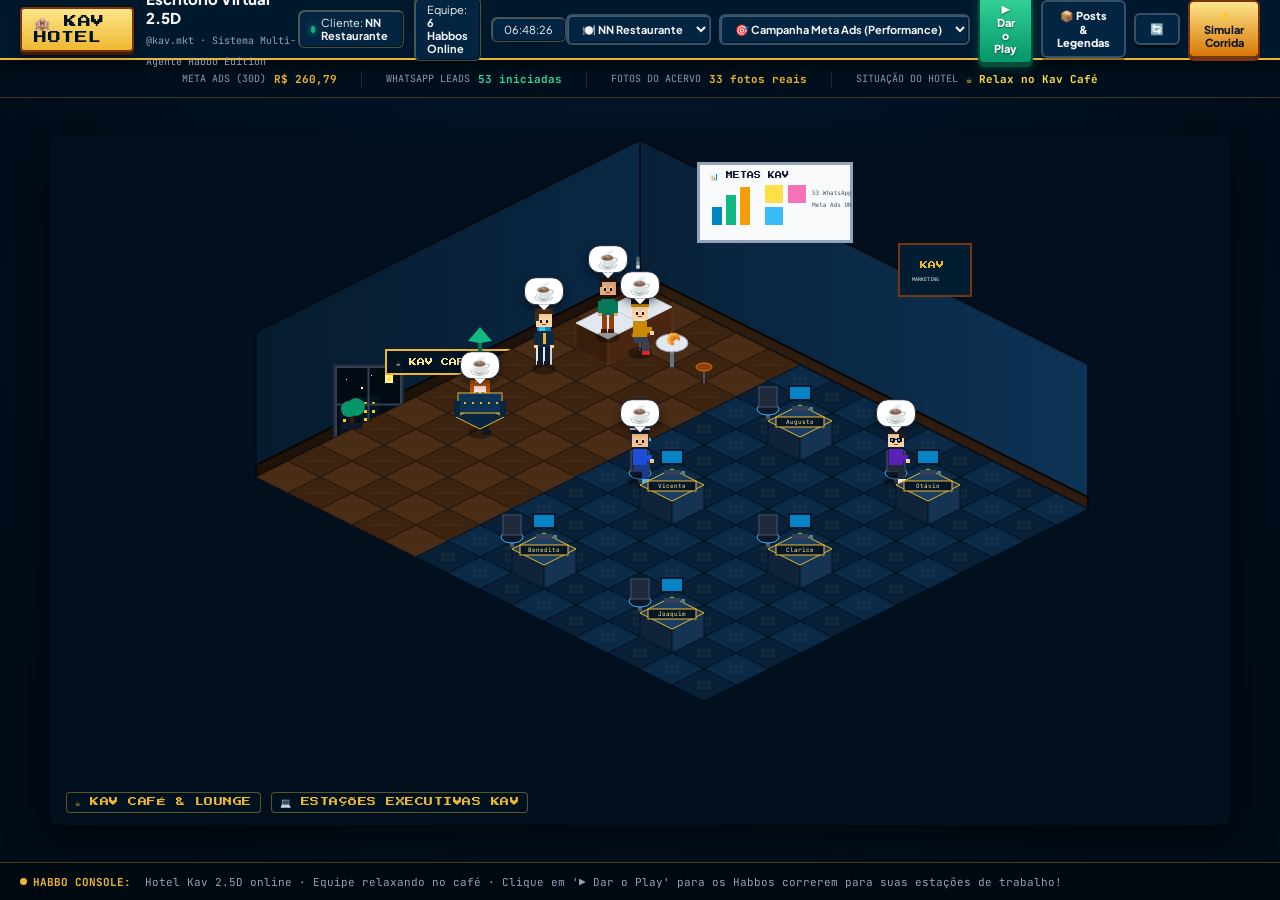
==== commit ecf3c890: "feat: implementa template 3D isometrico 2.5D estilo Habbo Hotel com personagens humanoides e furnis " ====
--- a/kav-mkt/escritorio-kav/index.html
+++ b/kav-mkt/escritorio-kav/index.html
@@ -3,322 +3,135 @@
 <head>
   <meta charset="UTF-8">
   <meta name="viewport" content="width=device-width, initial-scale=1.0">
-  <title>Kav — Escritório Virtual de Agentes de IA</title>
+  <title>Kav Hotel — Escritório Virtual Isométrico 2.5D</title>
   <link rel="preconnect" href="https://fonts.googleapis.com">
   <link rel="preconnect" href="https://fonts.gstatic.com" crossorigin>
   <link href="https://fonts.googleapis.com/css2?family=Press+Start+2P&family=Plus+Jakarta+Sans:wght@400;600;700;800&family=JetBrains+Mono:wght@400;600&display=swap" rel="stylesheet">
   <link rel="stylesheet" href="style.css">
 </head>
-<body>
-  <!-- Header / Top Bar -->
-  <header class="top-nav">
+<body class="habbo-theme">
+  <!-- Top Navigation / Habbo Hotel Bar -->
+  <header class="top-nav habbo-nav">
     <div class="brand">
-      <div class="brand-logo">KAV</div>
+      <div class="brand-logo habbo-badge-logo">🏨 KAV HOTEL</div>
       <div class="brand-meta">
-        <h1>Escritório Virtual</h1>
-        <span class="sub">@kav.mkt · Sistema Multi-Agente Autônomo</span>
+        <h1>Escritório Virtual 2.5D</h1>
+        <span class="sub">@kav.mkt · Sistema Multi-Agente Habbo Edition</span>
       </div>
     </div>
 
     <div class="status-center">
-      <div class="pill client-pill">
+      <div class="pill habbo-pill client-pill">
         <span class="dot live"></span>
-        <span>Cliente: <strong>NN Restaurante</strong></span>
-      </div>
-      <div class="pill team-pill">
-        <span>Equipe: <strong>6 Agentes Online</strong></span>
-      </div>
-      <div class="pill time-pill" id="live-clock">--:--:--</div>
+        <span>Cliente: <strong id="lbl-cliente-ativo">NN Restaurante</strong></span>
+      </div>
+      <div class="pill habbo-pill team-pill">
+        <span>Equipe: <strong>6 Habbos Online</strong></span>
+      </div>
+      <div class="pill habbo-pill time-pill" id="live-clock">--:--:--</div>
     </div>
 
     <div class="actions">
-      <select id="select-cliente" class="select-cliente" title="Selecione o cliente para produção">
+      <select id="select-cliente" class="select-cliente habbo-select" title="Selecione o cliente para produção">
         <option value="nn-restaurante">🍽️ NN Restaurante</option>
         <option value="ponto-car">🚗 Ponto Car</option>
         <option value="kav">🧠 Kav (@kav.mkt)</option>
       </select>
-      <select id="select-modo" class="select-cliente" title="Tipo de peça a produzir">
+      <select id="select-modo" class="select-cliente habbo-select" title="Tipo de peça a produzir">
         <option value="campanha">🎯 Campanha Meta Ads (Performance)</option>
         <option value="organico">📱 Feed Orgânico Tradicional</option>
       </select>
-      <button id="btn-play" class="btn btn-play" title="Disparar a esteira real de agentes de IA para criar o post">
+      <button id="btn-play" class="btn btn-play habbo-btn-green" title="Disparar a esteira real de agentes de IA para criar o post">
         ▶️ Dar o Play
       </button>
-      <button id="btn-ver-posts" class="btn btn-secondary" title="Ver posts e legendas concluídos">
+      <button id="btn-ver-posts" class="btn btn-secondary habbo-btn-secondary" title="Ver posts e legendas concluídos">
         📦 Posts & Legendas
       </button>
-      <button id="btn-refresh" class="btn btn-secondary" title="Recarregar estado atual dos agentes">
+      <button id="btn-refresh" class="btn btn-secondary habbo-btn-secondary" title="Resetar posições dos agentes no hotel">
         🔄
       </button>
-      <button id="btn-demo" class="btn btn-secondary" title="Simular animação de corrida e trabalho">
+      <button id="btn-demo" class="btn btn-secondary habbo-btn-gold" title="Simular animação de corrida e trabalho nos computadores">
         ⚡ Simular Corrida
       </button>
     </div>
   </header>
 
-  <!-- Main Office Stage -->
-  <main class="office-container">
-    <div class="isometric-world">
-      <!-- Whiteboard / Metas da Agência no Topo -->
-      <div class="wall-board">
-        <div class="board-header">🎯 METAS & DIRETRIZES KAV</div>
-        <div class="board-content">
-          <div class="board-metric">
-            <span class="label">Meta Ads (30d)</span>
-            <span class="val highlight">R$ 260,79</span>
-          </div>
-          <div class="board-metric">
-            <span class="label">Conversas WhatsApp</span>
-            <span class="val highlight">53 iniciadas</span>
-          </div>
-          <div class="board-metric">
-            <span class="label">Fotos Reais do Acervo</span>
-            <span class="val highlight">33 fotos ativas</span>
-          </div>
-          <div class="board-metric">
-            <span class="label">Status da Equipe</span>
-            <span class="val highlight" id="team-work-status">☕ Modo Relax no Café</span>
-          </div>
-        </div>
-      </div>
-
-      <!-- Piso do Escritório com Áreas e Estações -->
-      <div class="office-floor" id="office-floor">
-
-        <!-- ============================================== -->
-        <!-- 1. ZONA DO CAFÉ & CONVIVÊNCIA (KAV CAFÉ)       -->
-        <!-- ============================================== -->
-        <div class="zone-coffee" id="zone-coffee">
-          <div class="coffee-neon">☕ KAV CAFÉ</div>
-          
-          <!-- Balcão principal do café -->
-          <div class="coffee-counter">
-            <div class="coffee-machine">
-              <span class="steam-vap">♨️</span>
-              <div class="espresso-nozzle"></div>
-            </div>
-            <div class="coffee-cups-rack">
-              <span class="mini-mug">☕</span>
-              <span class="mini-mug">☕</span>
-            </div>
-            <div class="water-cooler" title="Bebedouro de água">
-              <div class="water-bottle">💧</div>
-            </div>
-          </div>
-
-          <!-- Mesa Bistrô redonda com banquetas -->
-          <div class="bistro-area">
-            <div class="bistro-table">
-              <div class="bistro-plate">🥐</div>
-            </div>
-            <div class="bistro-stool stool-left"></div>
-            <div class="bistro-stool stool-right"></div>
-          </div>
-
-          <!-- Sofá Lounge & Plantas -->
-          <div class="lounge-sofa" title="Espaço de descompressão">
-            <div class="cushion"></div>
-          </div>
-          <div class="office-plant plant-left" title="Monstera / Costela-de-Adão">🪴</div>
-          <div class="office-plant plant-right">🌿</div>
-        </div>
-
-        <!-- ============================================== -->
-        <!-- 2. ZONA DE ESTAÇÕES DE TRABALHO (DESKS)        -->
-        <!-- ============================================== -->
-        <div class="zone-workstations">
-
-          <!-- Estação 1: Augusto (Supervisor) -->
-          <div class="workstation-desk desk-supervisor" id="desk-supervisor" data-agent="supervisor">
-            <div class="desk-furniture">
-              <div class="office-chair"></div>
-              <div class="desk-top">
-                <div class="computer-screen screen-supervisor"></div>
-                <div class="keyboard"></div>
-                <div class="mouse"></div>
-                <div class="station-plate">👔 Augusto · Supervisor</div>
-              </div>
-            </div>
-          </div>
-
-          <!-- Estação 2: Otávio (Diretor de Arte Sênior) -->
-          <div class="workstation-desk desk-diretor" id="desk-diretor" data-agent="diretor">
-            <div class="desk-furniture">
-              <div class="office-chair"></div>
-              <div class="desk-top">
-                <div class="computer-screen screen-diretor"></div>
-                <div class="keyboard"></div>
-                <div class="mouse"></div>
-                <div class="station-plate">🧐 Otávio · Dir. Arte</div>
-              </div>
-            </div>
-          </div>
-
-          <!-- Estação 3: Vicente (Métricas & Tráfego) -->
-          <div class="workstation-desk desk-metricas" id="desk-metricas" data-agent="metricas">
-            <div class="desk-furniture">
-              <div class="office-chair"></div>
-              <div class="desk-top">
-                <div class="dual-screens">
-                  <div class="computer-screen mini"></div>
-                  <div class="computer-screen"></div>
-                </div>
-                <div class="keyboard"></div>
-                <div class="mouse"></div>
-                <div class="station-plate">📊 Vicente · Métricas</div>
-              </div>
-            </div>
-          </div>
-
-          <!-- Estação 4: Clarice (Copywriter) -->
-          <div class="workstation-desk desk-copywriter" id="desk-copywriter" data-agent="copywriter">
-            <div class="desk-furniture">
-              <div class="office-chair"></div>
-              <div class="desk-top">
-                <div class="computer-screen screen-copywriter"></div>
-                <div class="keyboard"></div>
-                <div class="mouse"></div>
-                <div class="station-plate">✍️ Clarice · Redatora</div>
-              </div>
-            </div>
-          </div>
-
-          <!-- Estação 5: Benedito (Curador de Fotos & Cardápio) -->
-          <div class="workstation-desk desk-pesquisador" id="desk-pesquisador" data-agent="pesquisador">
-            <div class="desk-furniture">
-              <div class="office-chair"></div>
-              <div class="desk-top">
-                <div class="computer-screen screen-pesquisador"></div>
-                <div class="keyboard"></div>
-                <div class="mouse"></div>
-                <div class="station-plate">📸 Benedito · Curador</div>
-              </div>
-            </div>
-          </div>
-
-          <!-- Estação 6: Joaquim (Designer & Arte Final) -->
-          <div class="workstation-desk desk-designer" id="desk-designer" data-agent="designer">
-            <div class="desk-furniture">
-              <div class="office-chair"></div>
-              <div class="desk-top">
-                <div class="computer-screen screen-designer"></div>
-                <div class="drawing-pad"></div>
-                <div class="station-plate">🎨 Joaquim · Designer</div>
-              </div>
-            </div>
-          </div>
-
-        </div> <!-- /zone-workstations -->
-
-        <!-- ============================================== -->
-        <!-- 3. PERSONAGENS VIVOS QUE CIRCULAM E CORREM     -->
-        <!-- ============================================== -->
-        <div class="characters-layer" id="characters-layer">
-
-          <!-- Avatar Augusto (Supervisor) -->
-          <div class="avatar-actor" id="actor-supervisor" data-agent="supervisor">
-            <div class="emoji-bubble" id="bubble-supervisor">☕</div>
-            <div class="run-dust">💨</div>
-            <div class="avatar-sprite avatar-augusto"></div>
-            <div class="name-badge">
-              <span class="badge-dot status-online"></span>
-              <span>Augusto</span>
-            </div>
-          </div>
-
-          <!-- Avatar Otávio (Diretor de Arte) -->
-          <div class="avatar-actor" id="actor-diretor" data-agent="diretor">
-            <div class="emoji-bubble" id="bubble-diretor">💬</div>
-            <div class="run-dust">💨</div>
-            <div class="avatar-sprite avatar-otavio"></div>
-            <div class="name-badge">
-              <span class="badge-dot status-online"></span>
-              <span>Otávio</span>
-            </div>
-          </div>
-
-          <!-- Avatar Vicente (Métricas) -->
-          <div class="avatar-actor" id="actor-metricas" data-agent="metricas">
-            <div class="emoji-bubble" id="bubble-metricas">📱</div>
-            <div class="run-dust">💨</div>
-            <div class="avatar-sprite avatar-vicente"></div>
-            <div class="name-badge">
-              <span class="badge-dot status-online"></span>
-              <span>Vicente</span>
-            </div>
-          </div>
-
-          <!-- Avatar Clarice (Copywriter) -->
-          <div class="avatar-actor" id="actor-copywriter" data-agent="copywriter">
-            <div class="emoji-bubble" id="bubble-copywriter">🍩</div>
-            <div class="run-dust">💨</div>
-            <div class="avatar-sprite avatar-clarice"></div>
-            <div class="name-badge">
-              <span class="badge-dot status-online"></span>
-              <span>Clarice</span>
-            </div>
-          </div>
-
-          <!-- Avatar Benedito (Curador) -->
-          <div class="avatar-actor" id="actor-pesquisador" data-agent="pesquisador">
-            <div class="emoji-bubble" id="bubble-pesquisador">☕</div>
-            <div class="run-dust">💨</div>
-            <div class="avatar-sprite avatar-benedito"></div>
-            <div class="name-badge">
-              <span class="badge-dot status-online"></span>
-              <span>Benedito</span>
-            </div>
-          </div>
-
-          <!-- Avatar Joaquim (Designer) -->
-          <div class="avatar-actor" id="actor-designer" data-agent="designer">
-            <div class="emoji-bubble" id="bubble-designer">🥐</div>
-            <div class="run-dust">💨</div>
-            <div class="avatar-sprite avatar-joaquim"></div>
-            <div class="name-badge">
-              <span class="badge-dot status-online"></span>
-              <span>Joaquim</span>
-            </div>
-          </div>
-
-        </div> <!-- /characters-layer -->
-
-      </div> <!-- /office-floor -->
-    </div> <!-- /isometric-world -->
+  <!-- Painel de Metas & Diretrizes no Topo da Sala -->
+  <section class="habbo-metrics-strip">
+    <div class="metric-item">
+      <span class="m-label">META ADS (30D)</span>
+      <span class="m-val gold">R$ 260,79</span>
+    </div>
+    <div class="metric-divider"></div>
+    <div class="metric-item">
+      <span class="m-label">WHATSAPP LEADS</span>
+      <span class="m-val green">53 iniciadas</span>
+    </div>
+    <div class="metric-divider"></div>
+    <div class="metric-item">
+      <span class="m-label">FOTOS DO ACERVO</span>
+      <span class="m-val gold">33 fotos reais</span>
+    </div>
+    <div class="metric-divider"></div>
+    <div class="metric-item">
+      <span class="m-label">SITUAÇÃO DO HOTEL</span>
+      <span class="m-val status" id="team-work-status">☕ Relax no Kav Café</span>
+    </div>
+  </section>
+
+  <!-- Palco Isométrico 3D / Habbo Room Viewport -->
+  <main class="habbo-office-container">
+    <div class="habbo-viewport" id="habbo-viewport">
+      <!-- Canvas 2.5D com renderização em Pixel Art estilo Habbo Hotel -->
+      <canvas id="habbo-canvas" width="1180" height="690"></canvas>
+
+      <!-- Camada DOM de Balões de Fala com Emojis (Habbo Chat Bubbles) -->
+      <div id="habbo-chat-layer" class="habbo-chat-layer">
+        <!-- Injetado dinamicamente pelo motor do Habbo -->
+      </div>
+
+      <!-- Legendas Rápidas de Navegação -->
+      <div class="habbo-room-tags">
+        <div class="room-tag-zone tag-cafe">☕ KAV CAFÉ & LOUNGE</div>
+        <div class="room-tag-zone tag-work">💻 ESTAÇÕES EXECUTIVAS KAV</div>
+      </div>
+    </div>
   </main>
 
-  <!-- Live Feed Ticker at Bottom -->
-  <footer class="activity-bar">
-    <div class="feed-label">
-      <span class="pulse-indicator"></span>
-      <span>ESTATUTO DA AGÊNCIA:</span>
-    </div>
-    <div class="feed-ticker-container">
-      <div class="feed-ticker" id="feed-ticker">
-        Agentes online · Modo coffee break ativo · Clique em '▶️ Dar o Play' para iniciar o ciclo de produção
+  <!-- Rodapé / Barra de Atividade Estilo Habbo Console -->
+  <footer class="habbo-footer-bar">
+    <div class="habbo-feed-badge">
+      <span class="habbo-pulse-dot"></span>
+      <span>HABBO CONSOLE:</span>
+    </div>
+    <div class="habbo-feed-scroll">
+      <div class="habbo-feed-text" id="feed-ticker">
+        Hotel Kav 2.5D online · Equipe relaxando no café · Clique em '▶️ Dar o Play' para os Habbos correrem para suas estações de trabalho!
       </div>
     </div>
   </footer>
 
-  <!-- Modal / Crachá Detalhado do Funcionário -->
+  <!-- Modal / Crachá Estilo Habbo Passport / Habbo Club -->
   <div class="modal-overlay" id="agent-modal">
-    <div class="modal-card">
+    <div class="modal-card habbo-modal-card">
       <button class="btn-close" id="modal-close">&times;</button>
-      <div class="modal-header">
-        <div class="modal-avatar-preview" id="modal-avatar-icon"></div>
+      <div class="modal-header habbo-modal-header">
+        <div class="modal-avatar-preview habbo-passport-avatar" id="modal-avatar-icon">
+          <canvas id="passport-avatar-canvas" width="64" height="64"></canvas>
+        </div>
         <div>
           <h2 id="modal-name">Nome do Agente</h2>
-          <span class="modal-role" id="modal-role">Cargo</span>
+          <span class="modal-role habbo-gold-text" id="modal-role">Cargo</span>
           <span class="modal-dept" id="modal-dept">Departamento</span>
         </div>
       </div>
 
       <div class="modal-body">
         <div class="modal-section">
-          <h4>STATUS ATUAL</h4>
-          <div class="status-indicator-box">
+          <h4>STATUS ATUAL NO HOTEL</h4>
+          <div class="status-indicator-box habbo-status-box">
             <span class="badge-dot" id="modal-status-dot"></span>
-            <span id="modal-status-text">Online</span>
+            <span id="modal-status-text">Online no Hotel</span>
           </div>
         </div>
 
@@ -328,14 +141,14 @@
         </div>
 
         <div class="modal-section">
-          <h4>HUMOR DO AVATAR</h4>
-          <div class="quote-box" id="modal-speech">☕ Pausa pro café</div>
-        </div>
-
-        <div class="modal-section">
-          <h4>HISTÓRICO RECENTE</h4>
-          <ul class="activity-history-list" id="modal-history">
-            <li>Nenhuma atividade registrada ainda.</li>
+          <h4>HUMOR DO HABBO</h4>
+          <div class="quote-box habbo-quote-box" id="modal-speech">☕ Pausa pro café</div>
+        </div>
+
+        <div class="modal-section">
+          <h4>HISTÓRICO NO QUARTO</h4>
+          <ul class="activity-history-list habbo-history-list" id="modal-history">
+            <li>Quarto Kav Hotel carregado com motor 2.5D isométrico.</li>
           </ul>
         </div>
       </div>
@@ -344,23 +157,23 @@
 
   <!-- Modal de Entrega do Post Gerado -->
   <div class="modal-overlay" id="post-delivery-modal">
-    <div class="modal-card modal-post-card">
+    <div class="modal-card modal-post-card habbo-post-modal">
       <button class="btn-close" id="post-modal-close">&times;</button>
-      <div class="modal-header">
+      <div class="modal-header habbo-modal-header">
         <div>
           <h2 id="post-modal-title">🎉 Post Concluído com Sucesso!</h2>
-          <span class="modal-role" id="post-modal-subtitle">Esteira de Agentes Autônomos Kav</span>
+          <span class="modal-role habbo-gold-text" id="post-modal-subtitle">Esteira de Agentes Autônomos Kav · Habbo Edition</span>
         </div>
       </div>
       <div class="modal-body post-modal-grid">
         <div class="post-preview-col">
-          <div class="post-image-container" id="post-image-box">
+          <div class="post-image-container habbo-img-frame" id="post-image-box">
             <img id="post-modal-img" src="" alt="Arte do Post" style="display:none;">
             <div id="post-modal-img-placeholder" style="color:#8A9BB8; font-size:12px; text-align:center; padding:20px;">
               Imagem em processamento ou modo teste
             </div>
           </div>
-          <a id="post-modal-download-link" href="#" download="post-kav.png" class="btn btn-primary btn-block" style="text-decoration:none; text-align:center;">
+          <a id="post-modal-download-link" href="#" download="post-kav.png" class="btn btn-primary habbo-btn-gold btn-block" style="text-decoration:none; text-align:center;">
             ⬇️ Baixar Imagem (.png)
           </a>
         </div>
@@ -371,14 +184,14 @@
           </div>
           <div class="modal-section">
             <h4>SELO</h4>
-            <span class="badge-selo" id="post-modal-selo">-</span>
+            <span class="badge-selo habbo-badge-selo" id="post-modal-selo">-</span>
           </div>
           <div class="modal-section">
             <div class="section-header-flex">
               <h4>LEGENDA DO POST</h4>
-              <button id="post-modal-copy-btn" class="btn btn-secondary btn-sm">📋 Copiar Legenda</button>
+              <button id="post-modal-copy-btn" class="btn btn-secondary btn-sm habbo-btn-secondary">📋 Copiar Legenda</button>
             </div>
-            <pre class="post-copy-box" id="post-modal-copy"></pre>
+            <pre class="post-copy-box habbo-copy-box" id="post-modal-copy"></pre>
           </div>
           <div class="modal-section">
             <h4>CRIAÇÃO</h4>
--- a/kav-mkt/escritorio-kav/style.css
+++ b/kav-mkt/escritorio-kav/style.css
@@ -1,21 +1,20 @@
 :root {
-  --bg-dark: #00101d;
+  --bg-dark: #000c18;
   --bg-surface: #00182b;
-  --bg-surface-elevated: #032541;
-  --border-color: rgba(238, 183, 48, 0.22);
-  --border-active: #EEB730;
+  --bg-surface-elevated: #042542;
   
-  --kav-navy: #00182b;
-  --kav-gold: #EEB730;
-  --kav-light: #EBEFFA;
-  --kav-slate: #54648b;
+  --habbo-gold: #EEB730;
+  --habbo-gold-light: #FDE047;
+  --habbo-gold-dark: #B45309;
   
-  --status-online: #10B981;
-  --status-working: #3B82F6;
-  --status-alert: #F59E0B;
-  --status-critical: #EF4444;
-
-  --shadow-glow: 0 0 25px rgba(238, 183, 48, 0.15);
+  --habbo-green: #10B981;
+  --habbo-green-dark: #047857;
+  
+  --habbo-blue: #0284C7;
+  --habbo-light: #F3F4F6;
+  --habbo-border: #111827;
+  
+  --border-bevel: inset 1px 1px 0 rgba(255, 255, 255, 0.25), inset -1px -1px 0 rgba(0, 0, 0, 0.45);
 }
 
 * {
@@ -24,10 +23,10 @@
   padding: 0;
 }
 
-body {
+body.habbo-theme {
   font-family: 'Plus Jakarta Sans', sans-serif;
   background-color: var(--bg-dark);
-  color: var(--kav-light);
+  color: var(--habbo-light);
   height: 100vh;
   display: flex;
   flex-direction: column;
@@ -35,709 +34,347 @@
   user-select: none;
 }
 
-/* Header */
-.top-nav {
-  height: 64px;
+/* Habbo Header */
+.habbo-nav {
+  height: 60px;
   background: var(--bg-surface);
-  border-bottom: 1px solid var(--border-color);
+  border-bottom: 2px solid var(--habbo-gold);
   display: flex;
   align-items: center;
   justify-content: space-between;
-  padding: 0 24px;
+  padding: 0 20px;
   z-index: 100;
-  box-shadow: 0 4px 15px rgba(0, 0, 0, 0.5);
+  box-shadow: 0 4px 15px rgba(0, 0, 0, 0.6);
 }
 
 .brand {
   display: flex;
   align-items: center;
-  gap: 14px;
-}
-
-.brand-logo {
+  gap: 12px;
+}
+
+.habbo-badge-logo {
   font-family: 'Press Start 2P', monospace;
+  font-size: 13px;
+  background: linear-gradient(180deg, #FDE68A 0%, var(--habbo-gold) 100%);
+  color: #001222;
+  padding: 6px 12px;
+  border-radius: 4px;
+  border: 2px solid #78350F;
+  box-shadow: 0 3px 0 #451A03, 0 4px 8px rgba(0, 0, 0, 0.4);
+  letter-spacing: 0.5px;
+}
+
+.brand-meta h1 {
   font-size: 15px;
-  background: var(--kav-gold);
-  color: var(--kav-navy);
-  padding: 8px 12px;
+  font-weight: 800;
+  color: var(--habbo-light);
+}
+
+.brand-meta .sub {
+  font-size: 10px;
+  color: #94A3B8;
+  font-family: 'JetBrains Mono', monospace;
+}
+
+.status-center {
+  display: flex;
+  align-items: center;
+  gap: 10px;
+}
+
+.habbo-pill {
+  display: flex;
+  align-items: center;
+  gap: 6px;
+  background: var(--bg-surface-elevated);
+  padding: 5px 12px;
   border-radius: 6px;
-  box-shadow: 0 2px 10px rgba(238, 183, 48, 0.4);
-  letter-spacing: 1px;
-}
-
-.brand-meta h1 {
-  font-size: 16px;
-  font-weight: 800;
-  color: var(--kav-light);
-  letter-spacing: -0.2px;
-}
-
-.brand-meta .sub {
-  font-size: 11px;
-  color: #8A9BB8;
-  font-family: 'JetBrains Mono', monospace;
-}
-
-.status-center {
-  display: flex;
-  align-items: center;
-  gap: 12px;
-}
-
-.pill {
-  display: flex;
-  align-items: center;
+  font-size: 11px;
+  border: 1px solid rgba(238, 183, 48, 0.3);
+  box-shadow: var(--border-bevel);
+}
+
+.dot.live {
+  width: 7px;
+  height: 7px;
+  background: var(--habbo-green);
+  border-radius: 50%;
+  box-shadow: 0 0 6px var(--habbo-green);
+  animation: pulse 1.5s infinite;
+}
+
+.actions {
+  display: flex;
   gap: 8px;
+  align-items: center;
+}
+
+.habbo-select {
   background: var(--bg-surface-elevated);
-  padding: 6px 14px;
-  border-radius: 20px;
-  font-size: 12px;
-  border: 1px solid rgba(255, 255, 255, 0.08);
-}
-
-.dot.live {
-  width: 8px;
-  height: 8px;
-  background: var(--status-online);
-  border-radius: 50%;
-  box-shadow: 0 0 8px var(--status-online);
-  animation: pulse 1.5s infinite;
-}
-
-.actions {
-  display: flex;
-  gap: 10px;
-}
-
+  color: var(--habbo-light);
+  border: 2px solid rgba(255, 255, 255, 0.2);
+  border-radius: 6px;
+  padding: 6px 10px;
+  font-family: 'Plus Jakarta Sans', sans-serif;
+  font-size: 11px;
+  font-weight: 700;
+  cursor: pointer;
+  box-shadow: var(--border-bevel);
+  outline: none;
+}
+
+.habbo-select:focus {
+  border-color: var(--habbo-gold);
+}
+
+/* Habbo Buttons */
 .btn {
   font-family: 'Plus Jakarta Sans', sans-serif;
-  font-size: 12px;
-  font-weight: 700;
-  padding: 8px 16px;
+  font-size: 11px;
+  font-weight: 800;
+  padding: 7px 14px;
+  border-radius: 6px;
+  cursor: pointer;
+  display: flex;
+  align-items: center;
+  gap: 5px;
+  transition: all 0.15s ease;
+}
+
+.habbo-btn-green {
+  background: linear-gradient(180deg, #34D399 0%, #059669 100%);
+  color: #FFFFFF;
+  border: 2px solid #064E3B;
+  box-shadow: 0 3px 0 #064E3B, 0 4px 10px rgba(5, 150, 105, 0.4);
+  text-shadow: 0 1px 2px rgba(0, 0, 0, 0.5);
+}
+
+.habbo-btn-green:hover {
+  background: linear-gradient(180deg, #10B981 0%, #047857 100%);
+  transform: translateY(-1px);
+}
+
+.habbo-btn-green:active {
+  transform: translateY(2px);
+  box-shadow: 0 1px 0 #064E3B;
+}
+
+.habbo-btn-green:disabled {
+  background: #4B5563;
+  border-color: #1F2937;
+  box-shadow: none;
+  cursor: not-allowed;
+  transform: none;
+}
+
+.habbo-btn-gold {
+  background: linear-gradient(180deg, #FDE68A 0%, #D97706 100%);
+  color: #111827;
+  border: 2px solid #78350F;
+  box-shadow: 0 3px 0 #78350F;
+}
+
+.habbo-btn-gold:hover {
+  background: linear-gradient(180deg, #FEF08A 0%, #B45309 100%);
+  transform: translateY(-1px);
+}
+
+.habbo-btn-secondary {
+  background: var(--bg-surface-elevated);
+  color: var(--habbo-light);
+  border: 2px solid rgba(255, 255, 255, 0.2);
+  box-shadow: 0 3px 0 rgba(0, 0, 0, 0.4);
+}
+
+.habbo-btn-secondary:hover {
+  background: #06345d;
+}
+
+/* Habbo Metrics Strip at Top */
+.habbo-metrics-strip {
+  height: 38px;
+  background: rgba(0, 15, 28, 0.95);
+  border-bottom: 1px solid rgba(238, 183, 48, 0.25);
+  display: flex;
+  align-items: center;
+  justify-content: center;
+  gap: 24px;
+  font-family: 'JetBrains Mono', monospace;
+  font-size: 11px;
+}
+
+.metric-item {
+  display: flex;
+  align-items: center;
+  gap: 8px;
+}
+
+.m-label {
+  color: #8A9BB8;
+  font-size: 10px;
+}
+
+.m-val.gold { color: var(--habbo-gold); font-weight: 700; }
+.m-val.green { color: #34D399; font-weight: 700; }
+.m-val.status { color: #FDE047; font-weight: 700; }
+
+.metric-divider {
+  width: 1px;
+  height: 16px;
+  background: rgba(255, 255, 255, 0.12);
+}
+
+/* Habbo Office Viewport & Stage */
+.habbo-office-container {
+  flex: 1;
+  display: flex;
+  justify-content: center;
+  align-items: center;
+  background: radial-gradient(circle at 50% 30%, #031a2e 0%, var(--bg-dark) 85%);
+  overflow: auto;
+  position: relative;
+  padding: 10px;
+}
+
+.habbo-viewport {
+  position: relative;
+  width: 1180px;
+  height: 690px;
   border-radius: 8px;
-  border: none;
-  cursor: pointer;
-  transition: all 0.2s ease;
-  display: flex;
-  align-items: center;
-  gap: 6px;
-}
-
-.btn-primary {
-  background: var(--kav-gold);
-  color: var(--kav-navy);
-  box-shadow: 0 2px 10px rgba(238, 183, 48, 0.3);
-}
-
-.btn-primary:hover {
-  background: #f7c756;
-  transform: translateY(-1px);
-}
-
-.btn-secondary {
-  background: var(--bg-surface-elevated);
-  color: var(--kav-light);
-  border: 1px solid rgba(255, 255, 255, 0.15);
-}
-
-.btn-secondary:hover {
-  background: #0b3d66;
-}
-
-/* Office Container & Stage */
-.office-container {
-  flex: 1;
-  position: relative;
-  display: flex;
-  justify-content: center;
-  align-items: center;
-  background: radial-gradient(circle at 50% 35%, #052642 0%, var(--bg-dark) 85%);
-  overflow: auto;
-  padding: 16px;
-}
-
-.isometric-world {
-  position: relative;
-  width: 1140px;
-  height: 700px;
-}
-
-/* Whiteboard / Metas da Agência */
-.wall-board {
-  position: absolute;
-  top: 6px;
-  left: 50%;
-  transform: translateX(-50%);
-  width: 680px;
-  background: rgba(0, 24, 43, 0.9);
-  border: 2px solid var(--border-color);
-  border-radius: 12px;
-  padding: 10px 24px;
-  backdrop-filter: blur(8px);
-  box-shadow: var(--shadow-glow);
-  z-index: 10;
-}
-
-.board-header {
-  font-family: 'Press Start 2P', monospace;
-  font-size: 10px;
-  color: var(--kav-gold);
-  margin-bottom: 6px;
-  letter-spacing: 0.5px;
-  text-align: center;
-}
-
-.board-content {
-  display: flex;
-  justify-content: space-around;
-}
-
-.board-metric {
-  display: flex;
-  flex-direction: column;
-  align-items: center;
-  gap: 2px;
-}
-
-.board-metric .label {
-  font-size: 10px;
-  color: #8A9BB8;
-  text-transform: uppercase;
-}
-
-.board-metric .val {
-  font-size: 12px;
-  font-weight: 700;
-  font-family: 'JetBrains Mono', monospace;
-}
-
-.board-metric .val.highlight {
-  color: var(--kav-gold);
-}
-
-/* Floor Canvas */
-.office-floor {
-  position: relative;
+  box-shadow: 0 10px 40px rgba(0, 0, 0, 0.7);
+  background: #020f1c;
+  overflow: hidden;
+}
+
+#habbo-canvas {
+  position: absolute;
+  top: 0;
+  left: 0;
   width: 100%;
   height: 100%;
-  border-radius: 16px;
-  background: rgba(2, 20, 36, 0.6);
-  border: 1px solid rgba(255, 255, 255, 0.05);
-  box-shadow: inset 0 0 50px rgba(0, 0, 0, 0.5);
-}
-
-/* =================================================== */
-/* 1. ZONA DO CAFÉ & CONVIVÊNCIA (KAV CAFÉ)            */
-/* =================================================== */
-.zone-coffee {
-  position: absolute;
-  top: 90px;
-  left: 20px;
-  width: 320px;
-  height: 580px;
-  background: rgba(4, 30, 52, 0.5);
-  border: 2px dashed rgba(238, 183, 48, 0.35);
-  border-radius: 16px;
-  padding: 14px;
-  box-shadow: inset 0 0 30px rgba(0, 0, 0, 0.3);
-  z-index: 15;
-}
-
-.coffee-neon {
-  font-family: 'Press Start 2P', monospace;
-  font-size: 11px;
-  color: var(--kav-gold);
-  text-align: center;
-  margin-bottom: 14px;
-  text-shadow: 0 0 10px rgba(238, 183, 48, 0.6);
-}
-
-.coffee-counter {
-  width: 100%;
-  height: 80px;
-  background: #3b2314;
-  border: 2px solid #a26938;
-  border-radius: 10px;
-  position: relative;
-  display: flex;
-  align-items: center;
-  justify-content: space-around;
-  box-shadow: 0 8px 16px rgba(0, 0, 0, 0.4);
-}
-
-.coffee-machine {
-  width: 50px;
-  height: 52px;
-  background: #c5ced8;
-  border: 2px solid #5a6673;
-  border-radius: 6px;
-  position: relative;
-  display: flex;
-  flex-direction: column;
-  align-items: center;
-  justify-content: center;
-}
-
-.espresso-nozzle {
-  width: 14px;
-  height: 6px;
-  background: #111827;
-  border-radius: 2px;
-  margin-top: 4px;
-}
-
-.steam-vap {
-  position: absolute;
-  top: -18px;
-  font-size: 14px;
-  animation: steamFloat 2s infinite ease-in-out;
-}
-
-@keyframes steamFloat {
-  0% { transform: translateY(0) scale(0.9); opacity: 0.3; }
-  50% { transform: translateY(-6px) scale(1.1); opacity: 1; }
-  100% { transform: translateY(-12px) scale(1.3); opacity: 0; }
-}
-
-.coffee-cups-rack {
-  font-size: 16px;
-  display: flex;
-  gap: 4px;
-}
-
-.water-cooler {
-  width: 32px;
-  height: 56px;
-  background: #0284c7;
-  border-radius: 4px;
-  display: flex;
-  align-items: center;
-  justify-content: center;
-  font-size: 16px;
-  border: 2px solid #38bdf8;
-}
-
-/* Mesa Bistrô redonda */
-.bistro-area {
-  position: absolute;
-  top: 190px;
-  left: 50%;
-  transform: translateX(-50%);
-  display: flex;
-  align-items: center;
-  justify-content: center;
-  gap: 16px;
-}
-
-.bistro-table {
-  width: 90px;
-  height: 90px;
-  background: radial-gradient(circle, #e2e8f0 30%, #94a3b8 100%);
-  border: 3px solid #64748b;
-  border-radius: 50%;
-  box-shadow: 0 8px 16px rgba(0, 0, 0, 0.4);
-  display: flex;
-  align-items: center;
-  justify-content: center;
-}
-
-.bistro-plate {
-  font-size: 20px;
-}
-
-.bistro-stool {
-  width: 34px;
-  height: 34px;
-  background: #a26938;
-  border: 2px solid #d97706;
-  border-radius: 50%;
-  box-shadow: 0 4px 8px rgba(0, 0, 0, 0.4);
-}
-
-/* Sofá Lounge */
-.lounge-sofa {
-  position: absolute;
-  bottom: 40px;
-  left: 50%;
-  transform: translateX(-50%);
-  width: 220px;
-  height: 70px;
-  background: #0f4c75;
-  border: 3px solid #1b6ca8;
-  border-radius: 12px;
-  box-shadow: 0 8px 18px rgba(0, 0, 0, 0.5);
-  display: flex;
-  align-items: center;
-  justify-content: space-around;
-  padding: 6px;
-}
-
-.lounge-sofa::before {
-  content: '🛋️';
-  font-size: 32px;
-}
-
-.office-plant {
-  position: absolute;
-  font-size: 30px;
-  filter: drop-shadow(0 6px 6px rgba(0, 0, 0, 0.4));
-}
-
-.plant-left {
-  top: 100px;
-  left: 10px;
-}
-
-.plant-right {
-  bottom: 20px;
-  right: 14px;
-}
-
-/* =================================================== */
-/* 2. ZONA DE ESTAÇÕES DE TRABALHO (DESKS)             */
-/* =================================================== */
-.zone-workstations {
-  position: absolute;
-  top: 90px;
-  left: 360px;
-  width: 760px;
-  height: 580px;
-  display: grid;
-  grid-template-columns: 1fr 1fr;
-  grid-template-rows: 1fr 1fr 1fr;
-  gap: 16px;
-  z-index: 15;
-}
-
-.workstation-desk {
-  position: relative;
-  display: flex;
-  align-items: center;
-  justify-content: center;
-}
-
-.desk-furniture {
-  position: relative;
-  width: 270px;
-  height: 140px;
-  background: #0a2d4d;
-  border: 2px solid rgba(238, 183, 48, 0.4);
-  border-radius: 12px;
-  box-shadow: 0 10px 20px rgba(0, 0, 0, 0.4);
-  padding: 10px;
-  display: flex;
-  flex-direction: column;
-  justify-content: space-between;
-}
-
-.desk-top {
-  position: relative;
-  width: 100%;
-  height: 90px;
-  background: #051e33;
-  border-radius: 8px;
-  padding: 8px;
-  display: flex;
-  align-items: center;
-  justify-content: space-around;
-}
-
-.computer-screen {
-  width: 50px;
-  height: 38px;
-  background: #0f172a;
-  border: 2px solid #38bdf8;
-  border-radius: 4px;
-  box-shadow: 0 0 10px rgba(56, 189, 248, 0.3);
-  transition: all 0.3s ease;
-}
-
-.dual-screens {
-  display: flex;
-  gap: 4px;
-}
-
-.computer-screen.mini {
-  width: 32px;
-  height: 34px;
-}
-
-/* Brilho da tela em produção */
-.screen-working {
-  background: #0284c7 !important;
-  box-shadow: 0 0 16px rgba(56, 189, 248, 0.8) !important;
-  border-color: #7dd3fc !important;
-  animation: screenPulse 1s infinite alternate;
-}
-
-@keyframes screenPulse {
-  from { filter: brightness(1); }
-  to { filter: brightness(1.3); }
-}
-
-.keyboard {
-  width: 44px;
-  height: 14px;
-  background: #334155;
-  border-radius: 2px;
-}
-
-.mouse {
-  width: 8px;
-  height: 12px;
-  background: #64748b;
-  border-radius: 4px;
-}
-
-.drawing-pad {
-  width: 32px;
-  height: 22px;
-  background: #0284c7;
-  border: 1px solid #7dd3fc;
-  border-radius: 3px;
-}
-
-.station-plate {
-  position: absolute;
-  bottom: -18px;
-  left: 50%;
-  transform: translateX(-50%);
-  background: rgba(0, 18, 32, 0.95);
-  border: 1px solid rgba(238, 183, 48, 0.5);
-  border-radius: 10px;
-  padding: 2px 8px;
-  font-size: 9px;
-  font-weight: 800;
-  color: var(--kav-gold);
-  white-space: nowrap;
-}
-
-.office-chair {
-  position: absolute;
-  top: -18px;
-  left: 50%;
-  transform: translateX(-50%);
-  width: 46px;
-  height: 32px;
-  background: #1e293b;
-  border: 2px solid #475569;
-  border-radius: 8px 8px 0 0;
-  box-shadow: 0 2px 8px rgba(0, 0, 0, 0.4);
-}
-
-/* =================================================== */
-/* 3. CAMADA DE PERSONAGENS VIVOS (ACTORS)             */
-/* =================================================== */
-.characters-layer {
+  image-rendering: pixelated;
+  image-rendering: crisp-edges;
+  z-index: 10;
+}
+
+/* Camada DOM de Balões de Fala com Emojis (Habbo Chat Bubbles) */
+.habbo-chat-layer {
   position: absolute;
   inset: 0;
   pointer-events: none;
   z-index: 50;
 }
 
-.avatar-actor {
-  position: absolute;
-  width: 58px;
-  height: 76px;
-  display: flex;
-  flex-direction: column;
-  align-items: center;
+.habbo-bubble {
+  position: absolute;
+  transform: translate(-50%, -100%);
+  background: #FFFFFF;
+  color: #111827;
+  border: 1px solid #1E293B;
+  border-radius: 12px;
+  padding: 3px 8px;
+  font-size: 18px;
+  line-height: 1.1;
+  box-shadow: 0 4px 10px rgba(0, 0, 0, 0.45);
+  display: flex;
+  align-items: center;
+  justify-content: center;
   pointer-events: auto;
   cursor: pointer;
-  /* Transição ultra suave para corrida e movimentação */
-  transition: left 0.85s cubic-bezier(0.25, 1, 0.5, 1), top 0.85s cubic-bezier(0.25, 1, 0.5, 1), transform 0.25s ease;
-}
-
-.avatar-sprite {
-  width: 48px;
-  height: 48px;
-  border-radius: 50%;
-  border: 3px solid var(--kav-gold);
-  box-shadow: 0 6px 14px rgba(0, 0, 0, 0.6);
-  position: relative;
-  transition: transform 0.2s ease;
-}
-
-/* Gradientes individuais de cada personagem */
-.avatar-augusto {
-  background: radial-gradient(circle at 35% 35%, #FDE68A 0%, #D97706 70%, #78350F 100%);
-}
-
-.avatar-otavio {
-  background: radial-gradient(circle at 35% 35%, #E9D5FF 0%, #9333EA 70%, #4C1D95 100%);
-}
-
-.avatar-vicente {
-  background: radial-gradient(circle at 35% 35%, #93C5FD 0%, #2563EB 70%, #1E3A8A 100%);
-}
-
-.avatar-clarice {
-  background: radial-gradient(circle at 35% 35%, #FBCFE8 0%, #DB2777 70%, #831843 100%);
-}
-
-.avatar-benedito {
-  background: radial-gradient(circle at 35% 35%, #A7F3D0 0%, #059669 70%, #064E3B 100%);
-}
-
-.avatar-joaquim {
-  background: radial-gradient(circle at 35% 35%, #FDE047 0%, #CA8A04 70%, #713F12 100%);
-}
-
-.avatar-actor .name-badge {
-  margin-top: 3px;
-  background: rgba(0, 20, 36, 0.95);
-  border: 1px solid rgba(255, 255, 255, 0.18);
-  border-radius: 10px;
-  padding: 2px 6px;
-  font-size: 9px;
-  font-weight: 800;
-  display: flex;
-  align-items: center;
-  gap: 4px;
   white-space: nowrap;
-}
-
-.badge-dot {
-  width: 6px;
-  height: 6px;
-  border-radius: 50%;
-}
-
-.badge-dot.status-online { background: var(--status-online); box-shadow: 0 0 6px var(--status-online); }
-.badge-dot.status-working { background: var(--status-working); box-shadow: 0 0 6px var(--status-working); }
-.badge-dot.status-alert { background: var(--status-alert); box-shadow: 0 0 6px var(--status-alert); }
-
-/* Balão de Fala SEM TEXTO (APENAS EMOJIS) */
-.emoji-bubble {
-  position: absolute;
-  top: -36px;
-  left: 50%;
-  transform: translateX(-50%) scale(0.9);
-  background: rgba(255, 255, 255, 0.96);
-  color: #000;
-  border-radius: 14px;
-  padding: 4px 8px;
-  font-size: 16px;
-  line-height: 1;
-  box-shadow: 0 4px 14px rgba(0, 0, 0, 0.45);
-  pointer-events: none;
-  white-space: nowrap;
-  animation: emojiFloat 2.5s infinite ease-in-out;
-  transition: opacity 0.25s, transform 0.25s;
-}
-
-.emoji-bubble::after {
+  animation: habboPop 0.25s ease-out;
+  transition: top 0.15s ease, left 0.15s ease;
+}
+
+.habbo-bubble::after {
   content: '';
   position: absolute;
-  bottom: -5px;
+  bottom: -6px;
   left: 50%;
   transform: translateX(-50%);
-  border-width: 5px 5px 0;
+  border-width: 6px 6px 0;
   border-style: solid;
-  border-color: rgba(255, 255, 255, 0.96) transparent transparent;
-}
-
-@keyframes emojiFloat {
-  0%, 100% { transform: translateX(-50%) translateY(0); }
-  50% { transform: translateX(-50%) translateY(-5px); }
-}
-
-/* Poeira de Corrida */
-.run-dust {
-  position: absolute;
-  bottom: -4px;
-  left: -8px;
-  font-size: 16px;
-  display: none;
-}
-
-/* =================================================== */
-/* 4. ESTADOS DINÂMICOS (RUNNING, WORKING, CELEBRATING)*/
-/* =================================================== */
-
-/* CORRENDO PARA A MESA (SPRINT) */
-.avatar-actor.running {
-  animation: sprintTilt 0.25s infinite alternate ease-in-out;
-}
-
-.avatar-actor.running .run-dust {
-  display: block;
-  animation: dustPuff 0.3s infinite alternate;
-}
-
-.avatar-actor.running .avatar-sprite {
-  transform: skewX(-12deg) scale(1.1);
-}
-
-@keyframes sprintTilt {
-  0% { transform: translateY(0) rotate(-6deg); }
-  100% { transform: translateY(-8px) rotate(6deg); }
-}
-
-@keyframes dustPuff {
-  0% { opacity: 0.3; transform: scale(0.8); }
-  100% { opacity: 1; transform: scale(1.3); }
-}
-
-/* TRABALHANDO INTENSAMENTE NA MESA */
-.avatar-actor.working .avatar-sprite {
-  animation: typingBob 0.6s infinite ease-in-out;
-}
-
-@keyframes typingBob {
-  0%, 100% { transform: translateY(0) scale(1); }
-  50% { transform: translateY(-3px) scale(1.04); }
-}
-
-/* COMEMORANDO A ENTREGA (CELEBRATING) */
-.avatar-actor.celebrating .avatar-sprite {
-  animation: celebrateJump 0.5s infinite alternate ease-in-out;
-  border-color: #34d399;
-}
-
-@keyframes celebrateJump {
-  0% { transform: translateY(0) scale(1); }
-  100% { transform: translateY(-16px) scale(1.15); }
-}
-
-/* Bottom Activity Ticker */
-.activity-bar {
-  height: 40px;
-  background: #000a14;
-  border-top: 1px solid var(--border-color);
-  display: flex;
-  align-items: center;
-  padding: 0 24px;
+  border-color: #FFFFFF transparent transparent;
+}
+
+.habbo-bubble::before {
+  content: '';
+  position: absolute;
+  bottom: -7px;
+  left: 50%;
+  transform: translateX(-50%);
+  border-width: 7px 7px 0;
+  border-style: solid;
+  border-color: #1E293B transparent transparent;
+  z-index: -1;
+}
+
+@keyframes habboPop {
+  0% { transform: translate(-50%, -85%) scale(0.6); opacity: 0; }
+  70% { transform: translate(-50%, -105%) scale(1.1); }
+  100% { transform: translate(-50%, -100%) scale(1); opacity: 1; }
+}
+
+/* Zone Tags at Corner */
+.habbo-room-tags {
+  position: absolute;
+  bottom: 12px;
+  left: 16px;
+  display: flex;
+  gap: 10px;
+  z-index: 20;
+}
+
+.room-tag-zone {
+  font-family: 'Press Start 2P', monospace;
+  font-size: 9px;
+  background: rgba(0, 18, 34, 0.85);
+  color: var(--habbo-gold);
+  border: 1px solid rgba(238, 183, 48, 0.4);
+  padding: 4px 8px;
+  border-radius: 4px;
+  letter-spacing: 0.5px;
+}
+
+/* Footer / Habbo Console Bar */
+.habbo-footer-bar {
+  height: 38px;
+  background: #000810;
+  border-top: 1px solid rgba(238, 183, 48, 0.3);
+  display: flex;
+  align-items: center;
+  padding: 0 20px;
   font-family: 'JetBrains Mono', monospace;
   font-size: 11px;
 }
 
-.feed-label {
-  display: flex;
-  align-items: center;
-  gap: 8px;
-  color: var(--kav-gold);
+.habbo-feed-badge {
+  display: flex;
+  align-items: center;
+  gap: 6px;
+  color: var(--habbo-gold);
   font-weight: 700;
-  margin-right: 16px;
-}
-
-.pulse-indicator {
-  width: 8px;
-  height: 8px;
-  background: var(--kav-gold);
+  margin-right: 14px;
+}
+
+.habbo-pulse-dot {
+  width: 7px;
+  height: 7px;
+  background: var(--habbo-gold);
   border-radius: 50%;
-  animation: pulse 1s infinite;
-}
-
-.feed-ticker-container {
+  animation: pulse 1.2s infinite;
+}
+
+.habbo-feed-scroll {
   flex: 1;
   overflow: hidden;
   white-space: nowrap;
 }
 
-.feed-ticker {
+.habbo-feed-text {
   color: #94A3B8;
-  animation: tickerScroll 25s linear infinite;
+  animation: tickerScroll 24s linear infinite;
 }
 
 @keyframes tickerScroll {
@@ -745,12 +382,18 @@
   to { transform: translateX(-100%); }
 }
 
-/* Modal Crachá do Funcionário */
+@keyframes pulse {
+  0% { opacity: 0.5; transform: scale(0.9); }
+  50% { opacity: 1; transform: scale(1.15); }
+  100% { opacity: 0.5; transform: scale(0.9); }
+}
+
+/* Modais Estilo Habbo Hotel */
 .modal-overlay {
   position: fixed;
   inset: 0;
-  background: rgba(0, 10, 20, 0.75);
-  backdrop-filter: blur(6px);
+  background: rgba(0, 8, 16, 0.8);
+  backdrop-filter: blur(5px);
   display: none;
   justify-content: center;
   align-items: center;
@@ -761,242 +404,150 @@
   display: flex;
 }
 
-.modal-card {
+.habbo-modal-card {
   width: 440px;
-  background: var(--bg-surface);
-  border: 2px solid var(--kav-gold);
-  border-radius: 14px;
-  padding: 24px;
-  box-shadow: 0 10px 40px rgba(0, 0, 0, 0.7);
+  background: #021a30;
+  border: 3px solid var(--habbo-gold);
+  border-radius: 10px;
+  padding: 20px;
+  box-shadow: 0 10px 40px rgba(0, 0, 0, 0.8), var(--border-bevel);
   position: relative;
-  animation: modalEnter 0.25s ease-out;
 }
 
 .btn-close {
   position: absolute;
-  top: 16px;
-  right: 16px;
+  top: 14px;
+  right: 14px;
   background: none;
   border: none;
   color: #94A3B8;
-  font-size: 24px;
+  font-size: 22px;
   cursor: pointer;
 }
 
 .btn-close:hover {
-  color: #ffffff;
-}
-
-.modal-header {
+  color: #FFFFFF;
+}
+
+.habbo-modal-header {
   display: flex;
   align-items: center;
   gap: 16px;
-  margin-bottom: 20px;
-  padding-bottom: 16px;
-  border-bottom: 1px solid rgba(255, 255, 255, 0.1);
-}
-
-.modal-avatar-preview {
+  margin-bottom: 16px;
+  padding-bottom: 14px;
+  border-bottom: 2px dashed rgba(238, 183, 48, 0.3);
+}
+
+.habbo-passport-avatar {
   width: 64px;
   height: 64px;
-  border-radius: 50%;
-  border: 3px solid var(--kav-gold);
-}
-
-.modal-header h2 {
-  font-size: 18px;
-  font-weight: 800;
-  color: var(--kav-light);
-}
-
-.modal-role {
-  display: block;
+  background: #072a4d;
+  border: 2px solid var(--habbo-gold);
+  border-radius: 6px;
+  display: flex;
+  align-items: center;
+  justify-content: center;
+}
+
+.habbo-gold-text {
+  color: var(--habbo-gold);
+  font-weight: 700;
   font-size: 13px;
-  color: var(--kav-gold);
-  font-weight: 600;
-}
-
-.modal-dept {
-  display: inline-block;
-  font-size: 11px;
-  color: #8A9BB8;
-  font-family: 'JetBrains Mono', monospace;
-}
-
-.modal-section {
-  margin-bottom: 14px;
-}
-
-.modal-section h4 {
-  font-size: 10px;
-  font-family: 'JetBrains Mono', monospace;
-  color: #8A9BB8;
-  letter-spacing: 0.5px;
-  margin-bottom: 6px;
-}
-
-.status-indicator-box {
+}
+
+.habbo-status-box {
+  background: #072a4d;
+  border: 1px solid rgba(238, 183, 48, 0.4);
+  padding: 4px 10px;
+  border-radius: 4px;
   display: inline-flex;
   align-items: center;
   gap: 6px;
-  background: var(--bg-surface-elevated);
-  padding: 4px 10px;
-  border-radius: 6px;
-  font-size: 12px;
-  font-weight: 700;
-}
-
-.task-desc {
+  font-size: 11px;
+}
+
+.habbo-quote-box {
+  background: rgba(238, 183, 48, 0.1);
+  border-left: 3px solid var(--habbo-gold);
+  padding: 8px 12px;
+  border-radius: 0 4px 4px 0;
   font-size: 13px;
-  line-height: 1.4;
-  color: var(--kav-light);
-}
-
-.quote-box {
-  background: rgba(238, 183, 48, 0.08);
-  border-left: 3px solid var(--kav-gold);
-  padding: 8px 12px;
-  border-radius: 0 6px 6px 0;
-  font-size: 14px;
-  color: #FDE68A;
-}
-
-.activity-history-list {
+  color: #FEF08A;
+}
+
+.habbo-history-list {
   list-style: none;
   font-size: 11px;
   font-family: 'JetBrains Mono', monospace;
   color: #94A3B8;
   display: flex;
   flex-direction: column;
-  gap: 6px;
-  max-height: 120px;
+  gap: 5px;
+  max-height: 110px;
   overflow-y: auto;
 }
 
-.activity-history-list li {
+.habbo-history-list li {
   padding-left: 10px;
   position: relative;
 }
 
-.activity-history-list li::before {
+.habbo-history-list li::before {
   content: '▸';
   position: absolute;
   left: 0;
-  color: var(--kav-gold);
-}
-
-/* Animations */
-@keyframes pulse {
-  0% { opacity: 0.6; transform: scale(0.95); }
-  50% { opacity: 1; transform: scale(1.1); }
-  100% { opacity: 0.6; transform: scale(0.95); }
-}
-
-@keyframes modalEnter {
-  from { opacity: 0; transform: scale(0.92); }
-  to { opacity: 1; transform: scale(1); }
-}
-
-/* Botão de Play Interativo */
-.btn-play {
-  background: #10B981 !important;
-  color: #FFFFFF !important;
-  box-shadow: 0 2px 14px rgba(16, 185, 129, 0.45) !important;
-  font-weight: 800 !important;
-  letter-spacing: 0.3px;
-  animation: play-pulse 2.2s infinite;
-}
-
-.btn-play:hover {
-  background: #059669 !important;
-  transform: translateY(-2px);
-  box-shadow: 0 4px 18px rgba(16, 185, 129, 0.6) !important;
-}
-
-.btn-play:disabled {
-  background: #4B5563 !important;
-  color: #9CA3AF !important;
-  box-shadow: none !important;
-  cursor: not-allowed !important;
-  animation: none !important;
-  transform: none !important;
-}
-
-@keyframes play-pulse {
-  0%, 100% { box-shadow: 0 0 0 0 rgba(16, 185, 129, 0.6); }
-  50% { box-shadow: 0 0 0 8px rgba(16, 185, 129, 0); }
-}
-
-.select-cliente {
-  background: var(--bg-surface-elevated);
-  color: var(--kav-light);
-  border: 1px solid rgba(255, 255, 255, 0.18);
-  border-radius: 8px;
-  padding: 6px 12px;
-  font-family: 'Plus Jakarta Sans', sans-serif;
-  font-size: 12px;
-  font-weight: 700;
-  outline: none;
-  cursor: pointer;
-  transition: border-color 0.2s;
-}
-
-.select-cliente:focus {
-  border-color: var(--kav-gold);
+  color: var(--habbo-gold);
 }
 
 /* Modal de Entrega do Post Gerado */
-.modal-post-card {
+.habbo-post-modal {
   max-width: 860px !important;
   width: 92% !important;
+  background: #021a30;
+  border: 3px solid var(--habbo-gold);
+  box-shadow: 0 12px 50px rgba(0, 0, 0, 0.85);
 }
 
 .post-modal-grid {
   display: grid;
   grid-template-columns: 320px 1fr;
-  gap: 24px;
-}
-
-@media (max-width: 768px) {
-  .post-modal-grid {
-    grid-template-columns: 1fr;
-  }
-}
-
-.post-image-container {
+  gap: 20px;
+}
+
+.habbo-img-frame {
   width: 100%;
   aspect-ratio: 4 / 5;
-  background: #11141D;
-  border-radius: 8px;
+  background: #000c18;
+  border: 2px solid var(--habbo-gold);
+  border-radius: 6px;
   overflow: hidden;
   display: flex;
   align-items: center;
   justify-content: center;
-  border: 1px solid rgba(255, 255, 255, 0.12);
-  margin-bottom: 12px;
-}
-
-.post-image-container img {
+  margin-bottom: 10px;
+}
+
+.habbo-img-frame img {
   width: 100%;
   height: 100%;
   object-fit: cover;
 }
 
 .post-headline-text {
-  font-size: 15px;
+  font-size: 14px;
   font-weight: 800;
-  color: var(--kav-gold);
-}
-
-.badge-selo {
+  color: var(--habbo-gold);
+}
+
+.habbo-badge-selo {
   display: inline-block;
   background: rgba(238, 183, 48, 0.15);
-  color: var(--kav-gold);
-  border: 1px solid var(--kav-gold);
-  padding: 4px 10px;
+  color: var(--habbo-gold);
+  border: 1px solid var(--habbo-gold);
+  padding: 3px 8px;
   border-radius: 4px;
-  font-size: 11px;
-  font-weight: 700;
+  font-size: 10px;
+  font-weight: 800;
 }
 
 .section-header-flex {
@@ -1006,16 +557,16 @@
   margin-bottom: 6px;
 }
 
-.post-copy-box {
-  background: var(--bg-surface-elevated);
-  border: 1px solid rgba(255, 255, 255, 0.08);
+.habbo-copy-box {
+  background: #042542;
+  border: 1px solid rgba(255, 255, 255, 0.1);
   border-radius: 6px;
-  padding: 12px;
+  padding: 10px;
   font-family: 'JetBrains Mono', monospace;
-  font-size: 12px;
-  color: #D1D5DB;
+  font-size: 11px;
+  color: #E2E8F0;
   white-space: pre-wrap;
-  max-height: 200px;
+  max-height: 180px;
   overflow-y: auto;
 }
 
@@ -1025,6 +576,6 @@
 }
 
 .btn-sm {
-  padding: 4px 10px;
-  font-size: 11px;
-}
+  padding: 4px 8px;
+  font-size: 10px;
+}
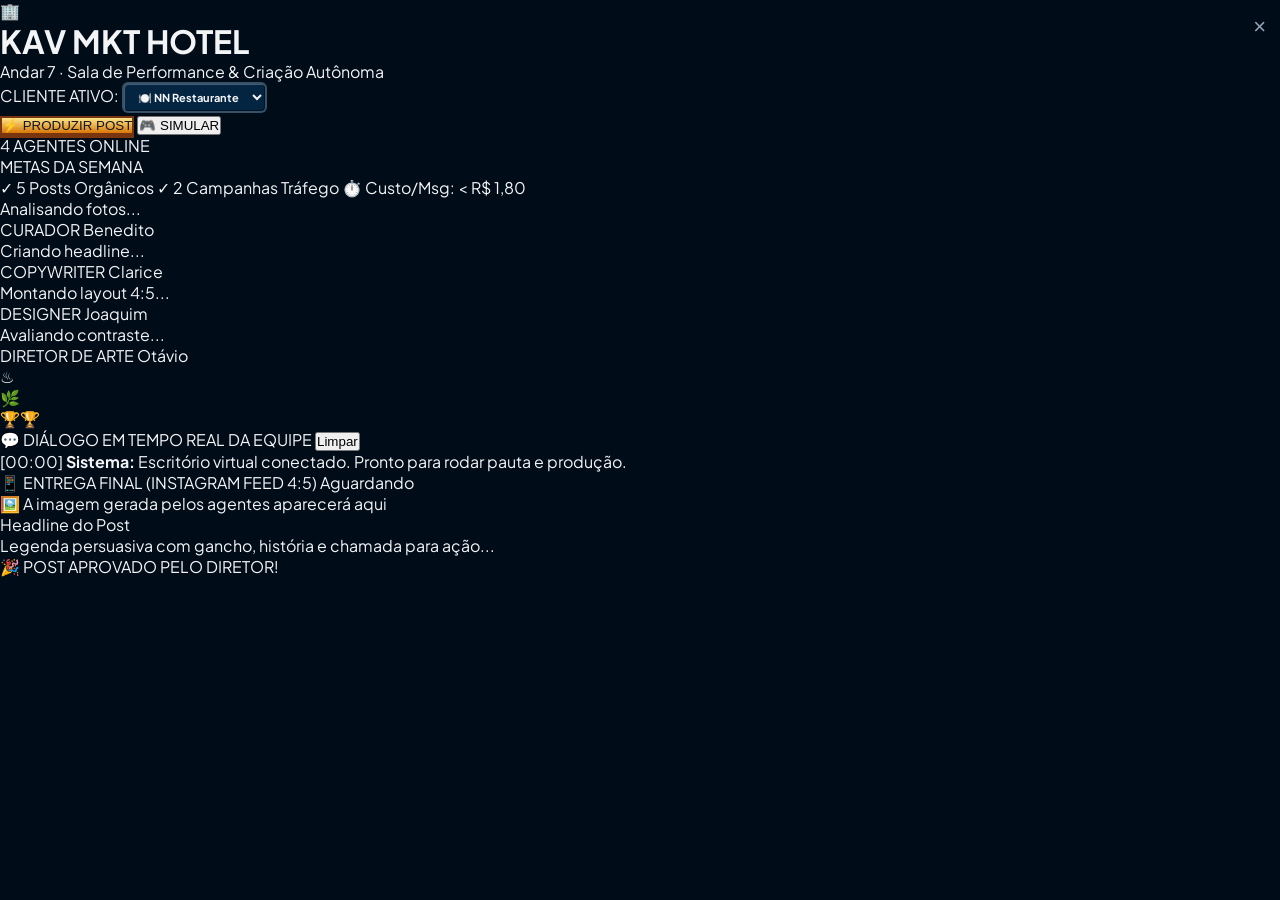
==== commit 23ecba12: "feat(escritorio): adiciona rotas para Kav e seletor dinamico no index.html" ====
--- a/kav-mkt/escritorio-kav/index.html
+++ b/kav-mkt/escritorio-kav/index.html
@@ -1,203 +1,207 @@
 <!DOCTYPE html>
 <html lang="pt-BR">
 <head>
-  <meta charset="UTF-8">
-  <meta name="viewport" content="width=device-width, initial-scale=1.0">
-  <title>Kav Hotel — Escritório Virtual Isométrico 2.5D</title>
+  <meta charset="UTF-8" />
+  <meta name="viewport" content="width=device-width, initial-scale=1.0" />
+  <title>Kav Mkt — Escritório Virtual dos Agentes de IA</title>
+  <link rel="stylesheet" href="style.css" />
   <link rel="preconnect" href="https://fonts.googleapis.com">
   <link rel="preconnect" href="https://fonts.gstatic.com" crossorigin>
-  <link href="https://fonts.googleapis.com/css2?family=Press+Start+2P&family=Plus+Jakarta+Sans:wght@400;600;700;800&family=JetBrains+Mono:wght@400;600&display=swap" rel="stylesheet">
-  <link rel="stylesheet" href="style.css">
+  <link href="https://fonts.googleapis.com/css2?family=Plus+Jakarta+Sans:wght@400;600;700;800&family=Press+Start+2P&family=VT323&display=swap" rel="stylesheet">
 </head>
 <body class="habbo-theme">
-  <!-- Top Navigation / Habbo Hotel Bar -->
-  <header class="top-nav habbo-nav">
-    <div class="brand">
-      <div class="brand-logo habbo-badge-logo">🏨 KAV HOTEL</div>
-      <div class="brand-meta">
-        <h1>Escritório Virtual 2.5D</h1>
-        <span class="sub">@kav.mkt · Sistema Multi-Agente Habbo Edition</span>
-      </div>
-    </div>
-
-    <div class="status-center">
-      <div class="pill habbo-pill client-pill">
-        <span class="dot live"></span>
-        <span>Cliente: <strong id="lbl-cliente-ativo">NN Restaurante</strong></span>
-      </div>
-      <div class="pill habbo-pill team-pill">
-        <span>Equipe: <strong>6 Habbos Online</strong></span>
-      </div>
-      <div class="pill habbo-pill time-pill" id="live-clock">--:--:--</div>
-    </div>
-
-    <div class="actions">
+
+  <!-- CABEÇALHO DO ESCRITÓRIO ESTILO HABBO HOTEL -->
+  <header class="habbo-topbar">
+    <div class="habbo-brand">
+      <span class="habbo-logo-icon">🏢</span>
+      <div class="habbo-titles">
+        <h1 class="habbo-title">KAV MKT HOTEL</h1>
+        <p class="habbo-subtitle">Andar 7 · Sala de Performance & Criação Autônoma</p>
+      </div>
+    </div>
+
+    <!-- SELETOR DE CLIENTES NO TOPO -->
+    <div class="cliente-selector-container">
+      <label for="select-cliente" class="cliente-label">CLIENTE ATIVO:</label>
       <select id="select-cliente" class="select-cliente habbo-select" title="Selecione o cliente para produção">
         <option value="nn-restaurante">🍽️ NN Restaurante</option>
+        <option value="kav">🚀 Kav (@kav.mkt)</option>
         <option value="ponto-car">🚗 Ponto Car</option>
-        <option value="kav">🧠 Kav (@kav.mkt)</option>
       </select>
-      <select id="select-modo" class="select-cliente habbo-select" title="Tipo de peça a produzir">
-        <option value="campanha">🎯 Campanha Meta Ads (Performance)</option>
-        <option value="organico">📱 Feed Orgânico Tradicional</option>
-      </select>
-      <button id="btn-play" class="btn btn-play habbo-btn-green" title="Disparar a esteira real de agentes de IA para criar o post">
-        ▶️ Dar o Play
+    </div>
+
+    <div class="habbo-actions">
+      <button id="btn-produzir" class="habbo-btn habbo-btn-gold">
+        <span class="btn-icon">⚡</span> PRODUZIR POST
       </button>
-      <button id="btn-ver-posts" class="btn btn-secondary habbo-btn-secondary" title="Ver posts e legendas concluídos">
-        📦 Posts & Legendas
+      <button id="btn-demo" class="habbo-btn habbo-btn-blue">
+        <span>🎮</span> SIMULAR
       </button>
-      <button id="btn-refresh" class="btn btn-secondary habbo-btn-secondary" title="Resetar posições dos agentes no hotel">
-        🔄
-      </button>
-      <button id="btn-demo" class="btn btn-secondary habbo-btn-gold" title="Simular animação de corrida e trabalho nos computadores">
-        ⚡ Simular Corrida
-      </button>
+      <div class="habbo-status-badge">
+        <span class="status-dot pulsing"></span>
+        <span id="label-status">4 AGENTES ONLINE</span>
+      </div>
     </div>
   </header>
 
-  <!-- Painel de Metas & Diretrizes no Topo da Sala -->
-  <section class="habbo-metrics-strip">
-    <div class="metric-item">
-      <span class="m-label">META ADS (30D)</span>
-      <span class="m-val gold">R$ 260,79</span>
-    </div>
-    <div class="metric-divider"></div>
-    <div class="metric-item">
-      <span class="m-label">WHATSAPP LEADS</span>
-      <span class="m-val green">53 iniciadas</span>
-    </div>
-    <div class="metric-divider"></div>
-    <div class="metric-item">
-      <span class="m-label">FOTOS DO ACERVO</span>
-      <span class="m-val gold">33 fotos reais</span>
-    </div>
-    <div class="metric-divider"></div>
-    <div class="metric-item">
-      <span class="m-label">SITUAÇÃO DO HOTEL</span>
-      <span class="m-val status" id="team-work-status">☕ Relax no Kav Café</span>
-    </div>
-  </section>
-
-  <!-- Palco Isométrico 3D / Habbo Room Viewport -->
-  <main class="habbo-office-container">
-    <div class="habbo-viewport" id="habbo-viewport">
-      <!-- Canvas 2.5D com renderização em Pixel Art estilo Habbo Hotel -->
-      <canvas id="habbo-canvas" width="1180" height="690"></canvas>
-
-      <!-- Camada DOM de Balões de Fala com Emojis (Habbo Chat Bubbles) -->
-      <div id="habbo-chat-layer" class="habbo-chat-layer">
-        <!-- Injetado dinamicamente pelo motor do Habbo -->
-      </div>
-
-      <!-- Legendas Rápidas de Navegação -->
-      <div class="habbo-room-tags">
-        <div class="room-tag-zone tag-cafe">☕ KAV CAFÉ & LOUNGE</div>
-        <div class="room-tag-zone tag-work">💻 ESTAÇÕES EXECUTIVAS KAV</div>
-      </div>
-    </div>
+  <!-- CENÁRIO ISOMÉTRICO DO ESCRITÓRIO HABBO -->
+  <main class="habbo-hotel-room">
+    <!-- PISO ISOMÉTRICO QUADRICULADO -->
+    <div class="isometric-floor-grid"></div>
+
+    <!-- PAREDES DO ESCRITÓRIO -->
+    <div class="room-wall room-wall-left"></div>
+    <div class="room-wall room-wall-right"></div>
+
+    <!-- QUADRO DE METAS NA PAREDE -->
+    <div class="wall-decoration chalkboard">
+      <div class="chalkboard-header">METAS DA SEMANA</div>
+      <div class="chalkboard-content">
+        <span>✓ 5 Posts Orgânicos</span>
+        <span>✓ 2 Campanhas Tráfego</span>
+        <span>⏱️ Custo/Msg: &lt; R$ 1,80</span>
+      </div>
+    </div>
+
+    <!-- ESTAÇÕES DE TRABALHO DOS 4 AGENTES -->
+    <div class="workstations-container">
+
+      <!-- ESTAÇÃO 1: BENEDITO (CURADOR DE FOTOS / PRODUTO) -->
+      <div class="agent-desk" id="desk-benedito" data-agent="curador">
+        <div class="agent-avatar habbo-avatar avatar-benedito">
+          <div class="avatar-head"></div>
+          <div class="avatar-body"></div>
+          <div class="avatar-bubble" id="bubble-benedito">Analisando fotos...</div>
+        </div>
+        <div class="desk-furniture">
+          <div class="desk-computer screen-on"></div>
+          <div class="desk-chair"></div>
+          <div class="desk-item food-plate"></div>
+        </div>
+        <div class="agent-nametag">
+          <span class="agent-badge">CURADOR</span>
+          <span class="agent-name">Benedito</span>
+        </div>
+      </div>
+
+      <!-- ESTAÇÃO 2: CLARICE (COPYWRITER / REDATORA) -->
+      <div class="agent-desk" id="desk-clarice" data-agent="copywriter">
+        <div class="agent-avatar habbo-avatar avatar-clarice">
+          <div class="avatar-head"></div>
+          <div class="avatar-body"></div>
+          <div class="avatar-bubble" id="bubble-clarice">Criando headline...</div>
+        </div>
+        <div class="desk-furniture">
+          <div class="desk-computer screen-on typing"></div>
+          <div class="desk-chair"></div>
+          <div class="desk-item coffee-mug"></div>
+        </div>
+        <div class="agent-nametag">
+          <span class="agent-badge">COPYWRITER</span>
+          <span class="agent-name">Clarice</span>
+        </div>
+      </div>
+
+      <!-- ESTAÇÃO 3: JOAQUIM (DESIGNER / ARTISTA) -->
+      <div class="agent-desk" id="desk-joaquim" data-agent="designer">
+        <div class="agent-avatar habbo-avatar avatar-joaquim">
+          <div class="avatar-head"></div>
+          <div class="avatar-body"></div>
+          <div class="avatar-bubble" id="bubble-joaquim">Montando layout 4:5...</div>
+        </div>
+        <div class="desk-furniture">
+          <div class="desk-computer dual-screen screen-art"></div>
+          <div class="desk-chair"></div>
+          <div class="desk-item graphic-tablet"></div>
+        </div>
+        <div class="agent-nametag">
+          <span class="agent-badge">DESIGNER</span>
+          <span class="agent-name">Joaquim</span>
+        </div>
+      </div>
+
+      <!-- ESTAÇÃO 4: OTÁVIO (DIRETOR DE ARTE / SUPERVISOR) -->
+      <div class="agent-desk desk-executive" id="desk-otavio" data-agent="diretor_arte">
+        <div class="agent-avatar habbo-avatar avatar-otavio">
+          <div class="avatar-head"></div>
+          <div class="avatar-body"></div>
+          <div class="avatar-bubble" id="bubble-otavio">Avaliando contraste...</div>
+        </div>
+        <div class="desk-furniture executive-furniture">
+          <div class="desk-computer screen-inspect"></div>
+          <div class="desk-chair leather-chair"></div>
+          <div class="desk-item magnifying-glass"></div>
+        </div>
+        <div class="agent-nametag">
+          <span class="agent-badge badge-boss">DIRETOR DE ARTE</span>
+          <span class="agent-name">Otávio</span>
+        </div>
+      </div>
+
+    </div>
+
+    <!-- MÁQUINA DE CAFÉ NO CANTO DO ESCRITÓRIO -->
+    <div class="furniture-decoration coffee-machine">
+      <span class="steam-particle">♨</span>
+    </div>
+
+    <!-- PLANTA DECORATIVA -->
+    <div class="furniture-decoration office-plant">🌿</div>
+
+    <!-- PRATELEIRA DE PRÊMIOS / TROFÉUS -->
+    <div class="furniture-decoration trophy-shelf">🏆🏆</div>
+
   </main>
 
-  <!-- Rodapé / Barra de Atividade Estilo Habbo Console -->
-  <footer class="habbo-footer-bar">
-    <div class="habbo-feed-badge">
-      <span class="habbo-pulse-dot"></span>
-      <span>HABBO CONSOLE:</span>
-    </div>
-    <div class="habbo-feed-scroll">
-      <div class="habbo-feed-text" id="feed-ticker">
-        Hotel Kav 2.5D online · Equipe relaxando no café · Clique em '▶️ Dar o Play' para os Habbos correrem para suas estações de trabalho!
-      </div>
-    </div>
-  </footer>
-
-  <!-- Modal / Crachá Estilo Habbo Passport / Habbo Club -->
-  <div class="modal-overlay" id="agent-modal">
-    <div class="modal-card habbo-modal-card">
-      <button class="btn-close" id="modal-close">&times;</button>
-      <div class="modal-header habbo-modal-header">
-        <div class="modal-avatar-preview habbo-passport-avatar" id="modal-avatar-icon">
-          <canvas id="passport-avatar-canvas" width="64" height="64"></canvas>
-        </div>
-        <div>
-          <h2 id="modal-name">Nome do Agente</h2>
-          <span class="modal-role habbo-gold-text" id="modal-role">Cargo</span>
-          <span class="modal-dept" id="modal-dept">Departamento</span>
-        </div>
-      </div>
-
-      <div class="modal-body">
-        <div class="modal-section">
-          <h4>STATUS ATUAL NO HOTEL</h4>
-          <div class="status-indicator-box habbo-status-box">
-            <span class="badge-dot" id="modal-status-dot"></span>
-            <span id="modal-status-text">Online no Hotel</span>
-          </div>
-        </div>
-
-        <div class="modal-section">
-          <h4>EM EXECUÇÃO</h4>
-          <p class="task-desc" id="modal-current-task">Monitorando contas e campanhas.</p>
-        </div>
-
-        <div class="modal-section">
-          <h4>HUMOR DO HABBO</h4>
-          <div class="quote-box habbo-quote-box" id="modal-speech">☕ Pausa pro café</div>
-        </div>
-
-        <div class="modal-section">
-          <h4>HISTÓRICO NO QUARTO</h4>
-          <ul class="activity-history-list habbo-history-list" id="modal-history">
-            <li>Quarto Kav Hotel carregado com motor 2.5D isométrico.</li>
-          </ul>
-        </div>
-      </div>
-    </div>
-  </div>
-
-  <!-- Modal de Entrega do Post Gerado -->
-  <div class="modal-overlay" id="post-delivery-modal">
-    <div class="modal-card modal-post-card habbo-post-modal">
-      <button class="btn-close" id="post-modal-close">&times;</button>
-      <div class="modal-header habbo-modal-header">
-        <div>
-          <h2 id="post-modal-title">🎉 Post Concluído com Sucesso!</h2>
-          <span class="modal-role habbo-gold-text" id="post-modal-subtitle">Esteira de Agentes Autônomos Kav · Habbo Edition</span>
-        </div>
-      </div>
-      <div class="modal-body post-modal-grid">
-        <div class="post-preview-col">
-          <div class="post-image-container habbo-img-frame" id="post-image-box">
-            <img id="post-modal-img" src="" alt="Arte do Post" style="display:none;">
-            <div id="post-modal-img-placeholder" style="color:#8A9BB8; font-size:12px; text-align:center; padding:20px;">
-              Imagem em processamento ou modo teste
+  <!-- PAINEL INFERIOR DE LOGS E FEED DO INSTAGRAM GERADO -->
+  <footer class="habbo-control-deck">
+    
+    <!-- TERMINAL DE CONVERSA DOS AGENTES -->
+    <div class="habbo-chat-log">
+      <div class="chat-header">
+        <span>💬 DIÁLOGO EM TEMPO REAL DA EQUIPE</span>
+        <button id="btn-limpar-chat" class="btn-tiny">Limpar</button>
+      </div>
+      <div id="chat-stream" class="chat-messages">
+        <div class="chat-msg system">
+          <span class="msg-time">[00:00]</span> <strong>Sistema:</strong> Escritório virtual conectado. Pronto para rodar pauta e produção.
+        </div>
+      </div>
+    </div>
+
+    <!-- PREVIEW DO POST GERADO -->
+    <div class="habbo-post-preview" id="post-preview-panel">
+      <div class="preview-header">
+        <span>📱 ENTREGA FINAL (INSTAGRAM FEED 4:5)</span>
+        <span id="preview-tag-status" class="preview-badge">Aguardando</span>
+      </div>
+      <div class="preview-body">
+        <div class="mockup-phone">
+          <div class="mockup-screen">
+            <div id="preview-image-container" class="preview-image-placeholder">
+              <span>🖼️ A imagem gerada pelos agentes aparecerá aqui</span>
+            </div>
+            <div class="mockup-caption">
+              <p id="preview-headline" class="caption-headline">Headline do Post</p>
+              <p id="preview-caption" class="caption-text">Legenda persuasiva com gancho, história e chamada para ação...</p>
             </div>
           </div>
-          <a id="post-modal-download-link" href="#" download="post-kav.png" class="btn btn-primary habbo-btn-gold btn-block" style="text-decoration:none; text-align:center;">
-            ⬇️ Baixar Imagem (.png)
-          </a>
-        </div>
-        <div class="post-text-col">
-          <div class="modal-section">
-            <h4>CHAMADA (HEADLINE)</h4>
-            <p class="post-headline-text" id="post-modal-headline">-</p>
-          </div>
-          <div class="modal-section">
-            <h4>SELO</h4>
-            <span class="badge-selo habbo-badge-selo" id="post-modal-selo">-</span>
-          </div>
-          <div class="modal-section">
-            <div class="section-header-flex">
-              <h4>LEGENDA DO POST</h4>
-              <button id="post-modal-copy-btn" class="btn btn-secondary btn-sm habbo-btn-secondary">📋 Copiar Legenda</button>
-            </div>
-            <pre class="post-copy-box habbo-copy-box" id="post-modal-copy"></pre>
-          </div>
-          <div class="modal-section">
-            <h4>CRIAÇÃO</h4>
-            <p class="post-creators-text" id="post-modal-creators">Curadoria: Benedito · Texto: Clarice · Arte: Joaquim · Direção: Otávio</p>
-          </div>
-        </div>
+        </div>
+      </div>
+    </div>
+
+  </footer>
+
+  <!-- MODAL DE SUCESSO / APROVAÇÃO HABBO -->
+  <div id="modal-entrega" class="habbo-modal hidden">
+    <div class="modal-box">
+      <div class="modal-header">
+        <span>🎉 POST APROVADO PELO DIRETOR!</span>
+        <button id="btn-fechar-modal" class="btn-close">×</button>
+      </div>
+      <div class="modal-body" id="modal-conteudo">
+        <!-- Preenchido via JavaScript -->
       </div>
     </div>
   </div>
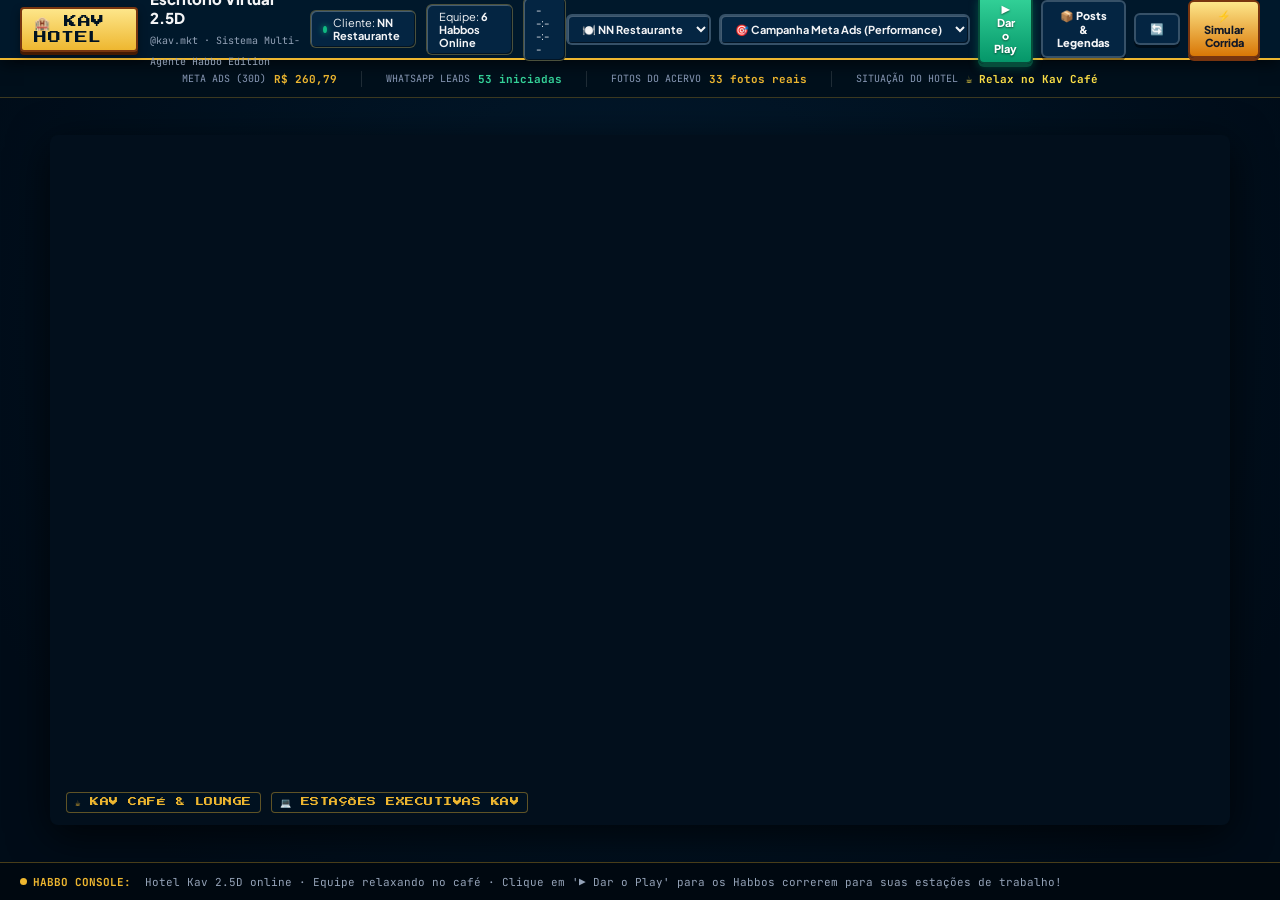
==== commit a4969a76: "fix: restaura template 2.5D Habbo isometrico e roteamento de gerar_post e gerar_campanha para Kav" ====
--- a/kav-mkt/escritorio-kav/index.html
+++ b/kav-mkt/escritorio-kav/index.html
@@ -1,207 +1,203 @@
 <!DOCTYPE html>
 <html lang="pt-BR">
 <head>
-  <meta charset="UTF-8" />
-  <meta name="viewport" content="width=device-width, initial-scale=1.0" />
-  <title>Kav Mkt — Escritório Virtual dos Agentes de IA</title>
-  <link rel="stylesheet" href="style.css" />
+  <meta charset="UTF-8">
+  <meta name="viewport" content="width=device-width, initial-scale=1.0">
+  <title>Kav Hotel — Escritório Virtual Isométrico 2.5D</title>
   <link rel="preconnect" href="https://fonts.googleapis.com">
   <link rel="preconnect" href="https://fonts.gstatic.com" crossorigin>
-  <link href="https://fonts.googleapis.com/css2?family=Plus+Jakarta+Sans:wght@400;600;700;800&family=Press+Start+2P&family=VT323&display=swap" rel="stylesheet">
+  <link href="https://fonts.googleapis.com/css2?family=Press+Start+2P&family=Plus+Jakarta+Sans:wght@400;600;700;800&family=JetBrains+Mono:wght@400;600&display=swap" rel="stylesheet">
+  <link rel="stylesheet" href="style.css">
 </head>
 <body class="habbo-theme">
-
-  <!-- CABEÇALHO DO ESCRITÓRIO ESTILO HABBO HOTEL -->
-  <header class="habbo-topbar">
-    <div class="habbo-brand">
-      <span class="habbo-logo-icon">🏢</span>
-      <div class="habbo-titles">
-        <h1 class="habbo-title">KAV MKT HOTEL</h1>
-        <p class="habbo-subtitle">Andar 7 · Sala de Performance & Criação Autônoma</p>
-      </div>
-    </div>
-
-    <!-- SELETOR DE CLIENTES NO TOPO -->
-    <div class="cliente-selector-container">
-      <label for="select-cliente" class="cliente-label">CLIENTE ATIVO:</label>
+  <!-- Top Navigation / Habbo Hotel Bar -->
+  <header class="top-nav habbo-nav">
+    <div class="brand">
+      <div class="brand-logo habbo-badge-logo">🏨 KAV HOTEL</div>
+      <div class="brand-meta">
+        <h1>Escritório Virtual 2.5D</h1>
+        <span class="sub">@kav.mkt · Sistema Multi-Agente Habbo Edition</span>
+      </div>
+    </div>
+
+    <div class="status-center">
+      <div class="pill habbo-pill client-pill">
+        <span class="dot live"></span>
+        <span>Cliente: <strong id="lbl-cliente-ativo">NN Restaurante</strong></span>
+      </div>
+      <div class="pill habbo-pill team-pill">
+        <span>Equipe: <strong>6 Habbos Online</strong></span>
+      </div>
+      <div class="pill habbo-pill time-pill" id="live-clock">--:--:--</div>
+    </div>
+
+    <div class="actions">
       <select id="select-cliente" class="select-cliente habbo-select" title="Selecione o cliente para produção">
         <option value="nn-restaurante">🍽️ NN Restaurante</option>
+        <option value="ponto-car">🚗 Ponto Car</option>
         <option value="kav">🚀 Kav (@kav.mkt)</option>
-        <option value="ponto-car">🚗 Ponto Car</option>
       </select>
-    </div>
-
-    <div class="habbo-actions">
-      <button id="btn-produzir" class="habbo-btn habbo-btn-gold">
-        <span class="btn-icon">⚡</span> PRODUZIR POST
-      </button>
-      <button id="btn-demo" class="habbo-btn habbo-btn-blue">
-        <span>🎮</span> SIMULAR
-      </button>
-      <div class="habbo-status-badge">
-        <span class="status-dot pulsing"></span>
-        <span id="label-status">4 AGENTES ONLINE</span>
-      </div>
+      <select id="select-modo" class="select-cliente habbo-select" title="Tipo de peça a produzir">
+        <option value="campanha">🎯 Campanha Meta Ads (Performance)</option>
+        <option value="organico">📱 Feed Orgânico Tradicional</option>
+      </select>
+      <button id="btn-play" class="btn btn-play habbo-btn-green" title="Disparar a esteira real de agentes de IA para criar o post">
+        ▶️ Dar o Play
+      </button>
+      <button id="btn-ver-posts" class="btn btn-secondary habbo-btn-secondary" title="Ver posts e legendas concluídos">
+        📦 Posts & Legendas
+      </button>
+      <button id="btn-refresh" class="btn btn-secondary habbo-btn-secondary" title="Resetar posições dos agentes no hotel">
+        🔄
+      </button>
+      <button id="btn-demo" class="btn btn-secondary habbo-btn-gold" title="Simular animação de corrida e trabalho nos computadores">
+        ⚡ Simular Corrida
+      </button>
     </div>
   </header>
 
-  <!-- CENÁRIO ISOMÉTRICO DO ESCRITÓRIO HABBO -->
-  <main class="habbo-hotel-room">
-    <!-- PISO ISOMÉTRICO QUADRICULADO -->
-    <div class="isometric-floor-grid"></div>
-
-    <!-- PAREDES DO ESCRITÓRIO -->
-    <div class="room-wall room-wall-left"></div>
-    <div class="room-wall room-wall-right"></div>
-
-    <!-- QUADRO DE METAS NA PAREDE -->
-    <div class="wall-decoration chalkboard">
-      <div class="chalkboard-header">METAS DA SEMANA</div>
-      <div class="chalkboard-content">
-        <span>✓ 5 Posts Orgânicos</span>
-        <span>✓ 2 Campanhas Tráfego</span>
-        <span>⏱️ Custo/Msg: &lt; R$ 1,80</span>
-      </div>
-    </div>
-
-    <!-- ESTAÇÕES DE TRABALHO DOS 4 AGENTES -->
-    <div class="workstations-container">
-
-      <!-- ESTAÇÃO 1: BENEDITO (CURADOR DE FOTOS / PRODUTO) -->
-      <div class="agent-desk" id="desk-benedito" data-agent="curador">
-        <div class="agent-avatar habbo-avatar avatar-benedito">
-          <div class="avatar-head"></div>
-          <div class="avatar-body"></div>
-          <div class="avatar-bubble" id="bubble-benedito">Analisando fotos...</div>
-        </div>
-        <div class="desk-furniture">
-          <div class="desk-computer screen-on"></div>
-          <div class="desk-chair"></div>
-          <div class="desk-item food-plate"></div>
-        </div>
-        <div class="agent-nametag">
-          <span class="agent-badge">CURADOR</span>
-          <span class="agent-name">Benedito</span>
-        </div>
-      </div>
-
-      <!-- ESTAÇÃO 2: CLARICE (COPYWRITER / REDATORA) -->
-      <div class="agent-desk" id="desk-clarice" data-agent="copywriter">
-        <div class="agent-avatar habbo-avatar avatar-clarice">
-          <div class="avatar-head"></div>
-          <div class="avatar-body"></div>
-          <div class="avatar-bubble" id="bubble-clarice">Criando headline...</div>
-        </div>
-        <div class="desk-furniture">
-          <div class="desk-computer screen-on typing"></div>
-          <div class="desk-chair"></div>
-          <div class="desk-item coffee-mug"></div>
-        </div>
-        <div class="agent-nametag">
-          <span class="agent-badge">COPYWRITER</span>
-          <span class="agent-name">Clarice</span>
-        </div>
-      </div>
-
-      <!-- ESTAÇÃO 3: JOAQUIM (DESIGNER / ARTISTA) -->
-      <div class="agent-desk" id="desk-joaquim" data-agent="designer">
-        <div class="agent-avatar habbo-avatar avatar-joaquim">
-          <div class="avatar-head"></div>
-          <div class="avatar-body"></div>
-          <div class="avatar-bubble" id="bubble-joaquim">Montando layout 4:5...</div>
-        </div>
-        <div class="desk-furniture">
-          <div class="desk-computer dual-screen screen-art"></div>
-          <div class="desk-chair"></div>
-          <div class="desk-item graphic-tablet"></div>
-        </div>
-        <div class="agent-nametag">
-          <span class="agent-badge">DESIGNER</span>
-          <span class="agent-name">Joaquim</span>
-        </div>
-      </div>
-
-      <!-- ESTAÇÃO 4: OTÁVIO (DIRETOR DE ARTE / SUPERVISOR) -->
-      <div class="agent-desk desk-executive" id="desk-otavio" data-agent="diretor_arte">
-        <div class="agent-avatar habbo-avatar avatar-otavio">
-          <div class="avatar-head"></div>
-          <div class="avatar-body"></div>
-          <div class="avatar-bubble" id="bubble-otavio">Avaliando contraste...</div>
-        </div>
-        <div class="desk-furniture executive-furniture">
-          <div class="desk-computer screen-inspect"></div>
-          <div class="desk-chair leather-chair"></div>
-          <div class="desk-item magnifying-glass"></div>
-        </div>
-        <div class="agent-nametag">
-          <span class="agent-badge badge-boss">DIRETOR DE ARTE</span>
-          <span class="agent-name">Otávio</span>
-        </div>
-      </div>
-
-    </div>
-
-    <!-- MÁQUINA DE CAFÉ NO CANTO DO ESCRITÓRIO -->
-    <div class="furniture-decoration coffee-machine">
-      <span class="steam-particle">♨</span>
-    </div>
-
-    <!-- PLANTA DECORATIVA -->
-    <div class="furniture-decoration office-plant">🌿</div>
-
-    <!-- PRATELEIRA DE PRÊMIOS / TROFÉUS -->
-    <div class="furniture-decoration trophy-shelf">🏆🏆</div>
-
+  <!-- Painel de Metas & Diretrizes no Topo da Sala -->
+  <section class="habbo-metrics-strip">
+    <div class="metric-item">
+      <span class="m-label">META ADS (30D)</span>
+      <span class="m-val gold">R$ 260,79</span>
+    </div>
+    <div class="metric-divider"></div>
+    <div class="metric-item">
+      <span class="m-label">WHATSAPP LEADS</span>
+      <span class="m-val green">53 iniciadas</span>
+    </div>
+    <div class="metric-divider"></div>
+    <div class="metric-item">
+      <span class="m-label">FOTOS DO ACERVO</span>
+      <span class="m-val gold">33 fotos reais</span>
+    </div>
+    <div class="metric-divider"></div>
+    <div class="metric-item">
+      <span class="m-label">SITUAÇÃO DO HOTEL</span>
+      <span class="m-val status" id="team-work-status">☕ Relax no Kav Café</span>
+    </div>
+  </section>
+
+  <!-- Palco Isométrico 3D / Habbo Room Viewport -->
+  <main class="habbo-office-container">
+    <div class="habbo-viewport" id="habbo-viewport">
+      <!-- Canvas 2.5D com renderização em Pixel Art estilo Habbo Hotel -->
+      <canvas id="habbo-canvas" width="1180" height="690"></canvas>
+
+      <!-- Camada DOM de Balões de Fala com Emojis (Habbo Chat Bubbles) -->
+      <div id="habbo-chat-layer" class="habbo-chat-layer">
+        <!-- Injetado dinamicamente pelo motor do Habbo -->
+      </div>
+
+      <!-- Legendas Rápidas de Navegação -->
+      <div class="habbo-room-tags">
+        <div class="room-tag-zone tag-cafe">☕ KAV CAFÉ & LOUNGE</div>
+        <div class="room-tag-zone tag-work">💻 ESTAÇÕES EXECUTIVAS KAV</div>
+      </div>
+    </div>
   </main>
 
-  <!-- PAINEL INFERIOR DE LOGS E FEED DO INSTAGRAM GERADO -->
-  <footer class="habbo-control-deck">
-    
-    <!-- TERMINAL DE CONVERSA DOS AGENTES -->
-    <div class="habbo-chat-log">
-      <div class="chat-header">
-        <span>💬 DIÁLOGO EM TEMPO REAL DA EQUIPE</span>
-        <button id="btn-limpar-chat" class="btn-tiny">Limpar</button>
-      </div>
-      <div id="chat-stream" class="chat-messages">
-        <div class="chat-msg system">
-          <span class="msg-time">[00:00]</span> <strong>Sistema:</strong> Escritório virtual conectado. Pronto para rodar pauta e produção.
-        </div>
-      </div>
-    </div>
-
-    <!-- PREVIEW DO POST GERADO -->
-    <div class="habbo-post-preview" id="post-preview-panel">
-      <div class="preview-header">
-        <span>📱 ENTREGA FINAL (INSTAGRAM FEED 4:5)</span>
-        <span id="preview-tag-status" class="preview-badge">Aguardando</span>
-      </div>
-      <div class="preview-body">
-        <div class="mockup-phone">
-          <div class="mockup-screen">
-            <div id="preview-image-container" class="preview-image-placeholder">
-              <span>🖼️ A imagem gerada pelos agentes aparecerá aqui</span>
+  <!-- Rodapé / Barra de Atividade Estilo Habbo Console -->
+  <footer class="habbo-footer-bar">
+    <div class="habbo-feed-badge">
+      <span class="habbo-pulse-dot"></span>
+      <span>HABBO CONSOLE:</span>
+    </div>
+    <div class="habbo-feed-scroll">
+      <div class="habbo-feed-text" id="feed-ticker">
+        Hotel Kav 2.5D online · Equipe relaxando no café · Clique em '▶️ Dar o Play' para os Habbos correrem para suas estações de trabalho!
+      </div>
+    </div>
+  </footer>
+
+  <!-- Modal / Crachá Estilo Habbo Passport / Habbo Club -->
+  <div class="modal-overlay" id="agent-modal">
+    <div class="modal-card habbo-modal-card">
+      <button class="btn-close" id="modal-close">&times;</button>
+      <div class="modal-header habbo-modal-header">
+        <div class="modal-avatar-preview habbo-passport-avatar" id="modal-avatar-icon">
+          <canvas id="passport-avatar-canvas" width="64" height="64"></canvas>
+        </div>
+        <div>
+          <h2 id="modal-name">Nome do Agente</h2>
+          <span class="modal-role habbo-gold-text" id="modal-role">Cargo</span>
+          <span class="modal-dept" id="modal-dept">Departamento</span>
+        </div>
+      </div>
+
+      <div class="modal-body">
+        <div class="modal-section">
+          <h4>STATUS ATUAL NO HOTEL</h4>
+          <div class="status-indicator-box habbo-status-box">
+            <span class="badge-dot" id="modal-status-dot"></span>
+            <span id="modal-status-text">Online no Hotel</span>
+          </div>
+        </div>
+
+        <div class="modal-section">
+          <h4>EM EXECUÇÃO</h4>
+          <p class="task-desc" id="modal-current-task">Aguardando comando na esteira...</p>
+        </div>
+
+        <div class="modal-section">
+          <h4>HUMOR DO HABBO</h4>
+          <div class="quote-box habbo-quote-box" id="modal-speech">☕ Pausa pro café</div>
+        </div>
+
+        <div class="modal-section">
+          <h4>HISTÓRICO NO QUARTO</h4>
+          <ul class="activity-history-list habbo-history-list" id="modal-history">
+            <li>Quarto Kav Hotel carregado com motor 2.5D isométrico.</li>
+          </ul>
+        </div>
+      </div>
+    </div>
+  </div>
+
+  <!-- Modal de Entrega do Post Gerado -->
+  <div class="modal-overlay" id="post-delivery-modal">
+    <div class="modal-card modal-post-card habbo-post-modal">
+      <button class="btn-close" id="post-modal-close">&times;</button>
+      <div class="modal-header habbo-modal-header">
+        <div>
+          <h2 id="post-modal-title">🎉 Post Concluído com Sucesso!</h2>
+          <span class="modal-role habbo-gold-text" id="post-modal-subtitle">Esteira de Agentes Autônomos Kav · Habbo Edition</span>
+        </div>
+      </div>
+      <div class="modal-body post-modal-grid">
+        <div class="post-preview-col">
+          <div class="post-image-container habbo-img-frame" id="post-image-box">
+            <img id="post-modal-img" src="" alt="Arte do Post" style="display:none;">
+            <div id="post-modal-img-placeholder" style="color:#8A9BB8; font-size:12px; text-align:center; padding:20px;">
+              Imagem em processamento ou modo teste
             </div>
-            <div class="mockup-caption">
-              <p id="preview-headline" class="caption-headline">Headline do Post</p>
-              <p id="preview-caption" class="caption-text">Legenda persuasiva com gancho, história e chamada para ação...</p>
+          </div>
+          <a id="post-modal-download-link" href="#" download="post-kav.png" class="btn btn-primary habbo-btn-gold btn-block" style="text-decoration:none; text-align:center;">
+            ⬇️ Baixar Imagem (.png)
+          </a>
+        </div>
+        <div class="post-text-col">
+          <div class="modal-section">
+            <h4>CHAMADA (HEADLINE)</h4>
+            <p class="post-headline-text" id="post-modal-headline">-</p>
+          </div>
+          <div class="modal-section">
+            <h4>SELO</h4>
+            <span class="badge-selo habbo-badge-selo" id="post-modal-selo">-</span>
+          </div>
+          <div class="modal-section">
+            <div class="section-header-flex">
+              <h4>LEGENDA DO POST</h4>
+              <button id="post-modal-copy-btn" class="btn btn-secondary btn-sm habbo-btn-secondary">📋 Copiar Legenda</button>
             </div>
-          </div>
-        </div>
-      </div>
-    </div>
-
-  </footer>
-
-  <!-- MODAL DE SUCESSO / APROVAÇÃO HABBO -->
-  <div id="modal-entrega" class="habbo-modal hidden">
-    <div class="modal-box">
-      <div class="modal-header">
-        <span>🎉 POST APROVADO PELO DIRETOR!</span>
-        <button id="btn-fechar-modal" class="btn-close">×</button>
-      </div>
-      <div class="modal-body" id="modal-conteudo">
-        <!-- Preenchido via JavaScript -->
+            <pre class="post-copy-box habbo-copy-box" id="post-modal-copy"></pre>
+          </div>
+          <div class="modal-section">
+            <h4>CRIAÇÃO</h4>
+            <p class="post-creators-text" id="post-modal-creators">Curadoria: Benedito · Texto: Clarice · Arte: Joaquim</p>
+          </div>
+        </div>
       </div>
     </div>
   </div>
